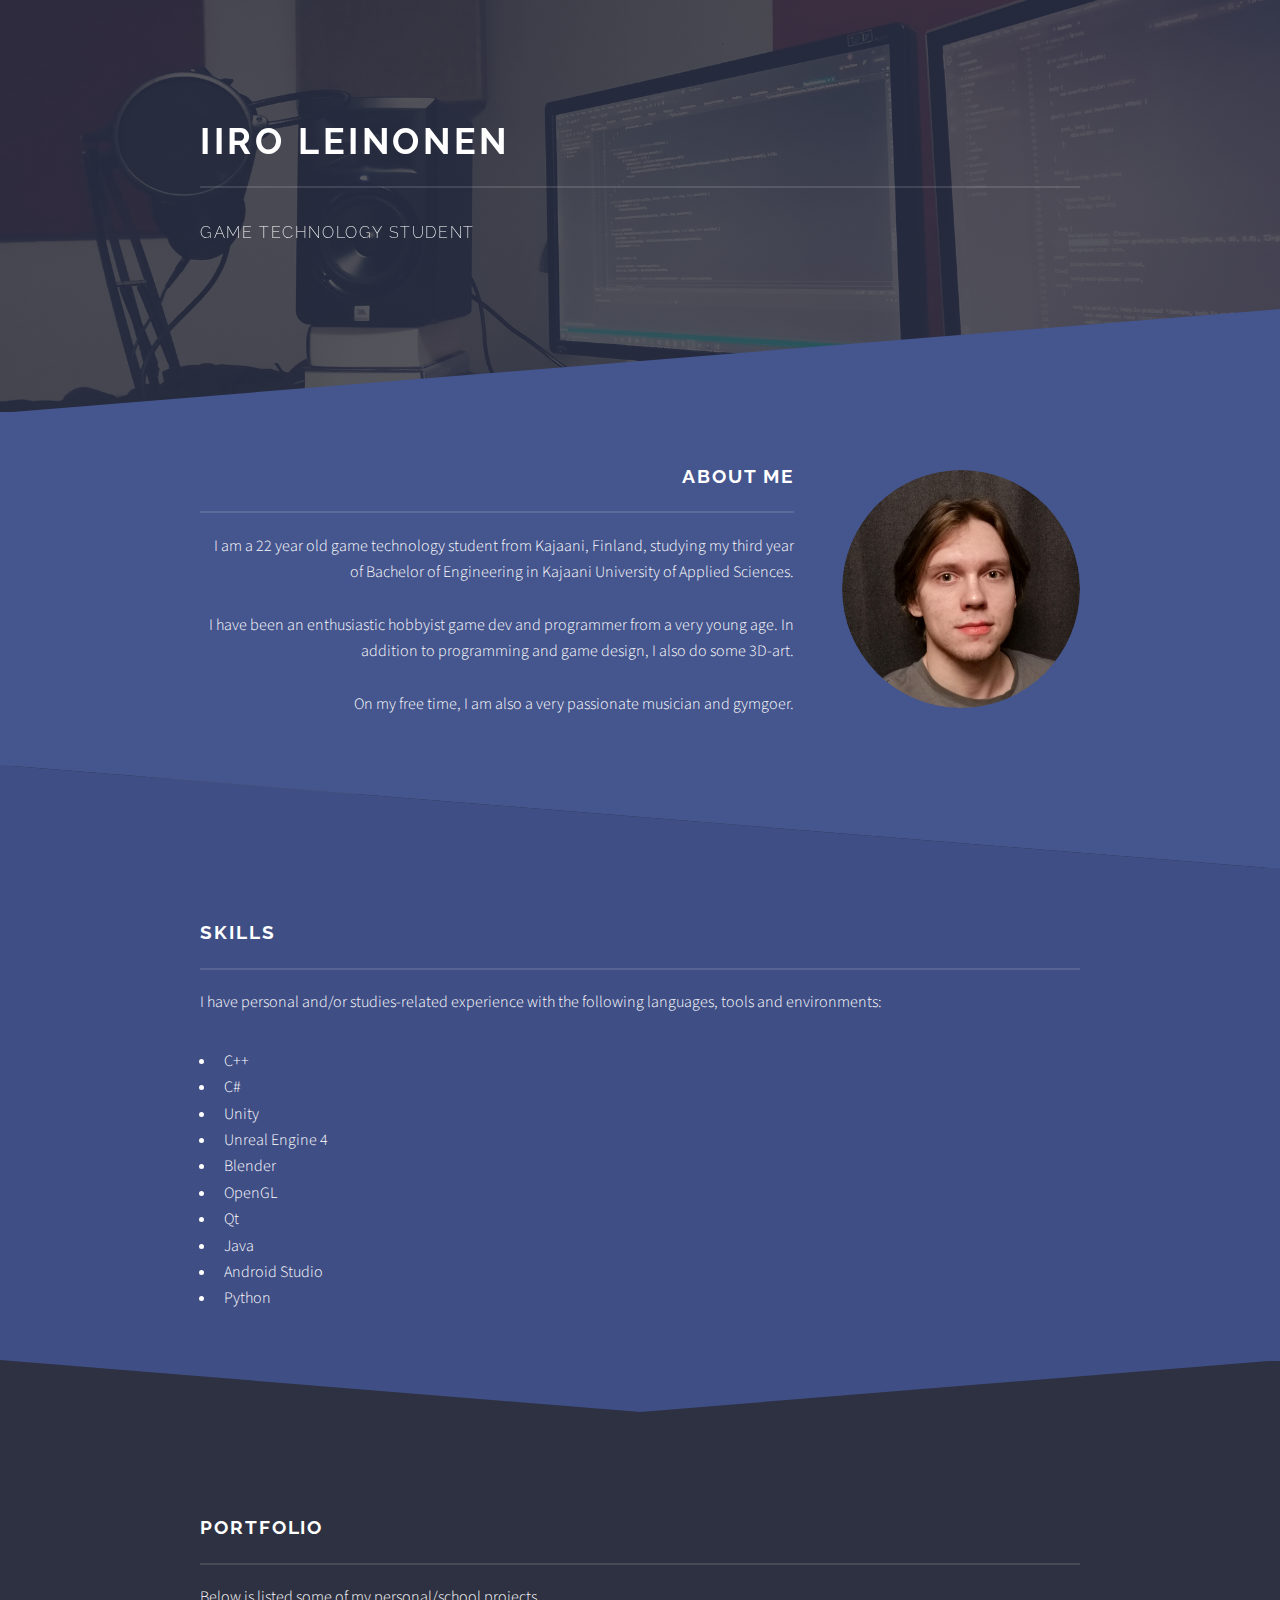
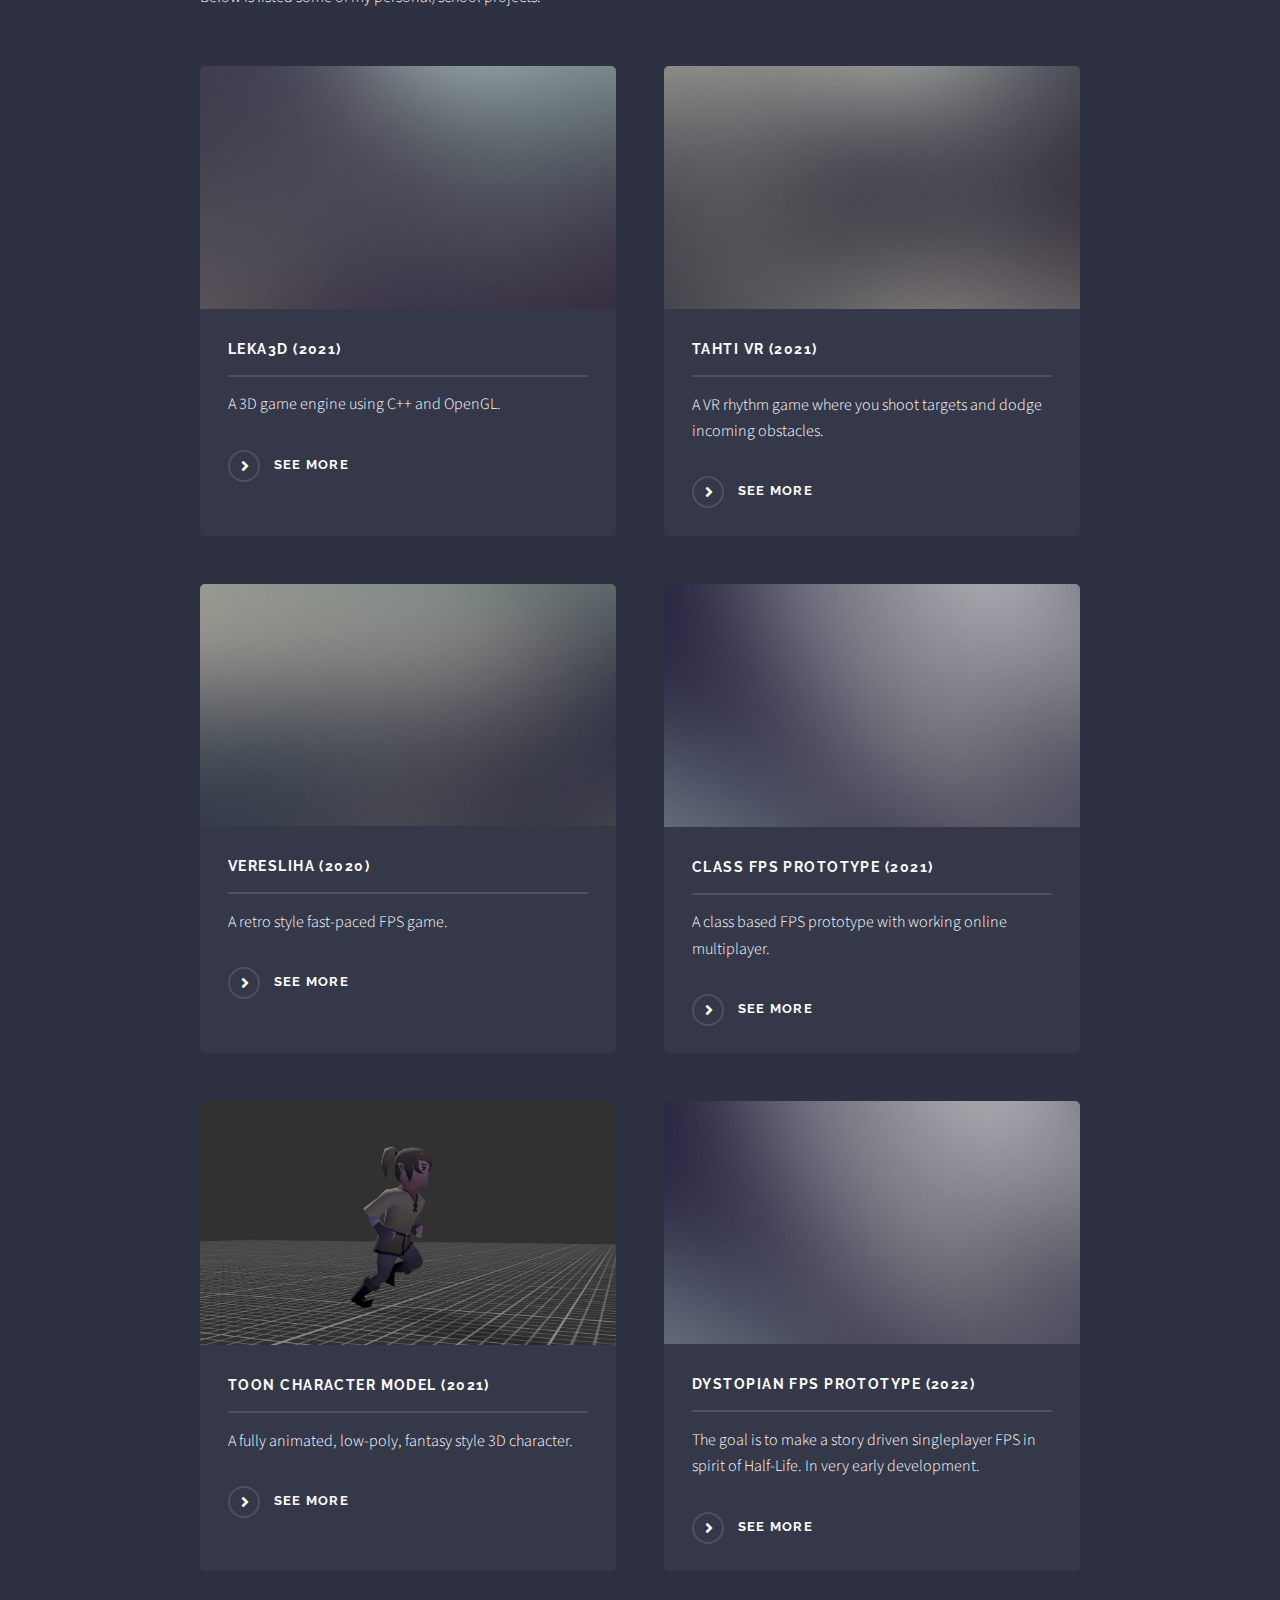
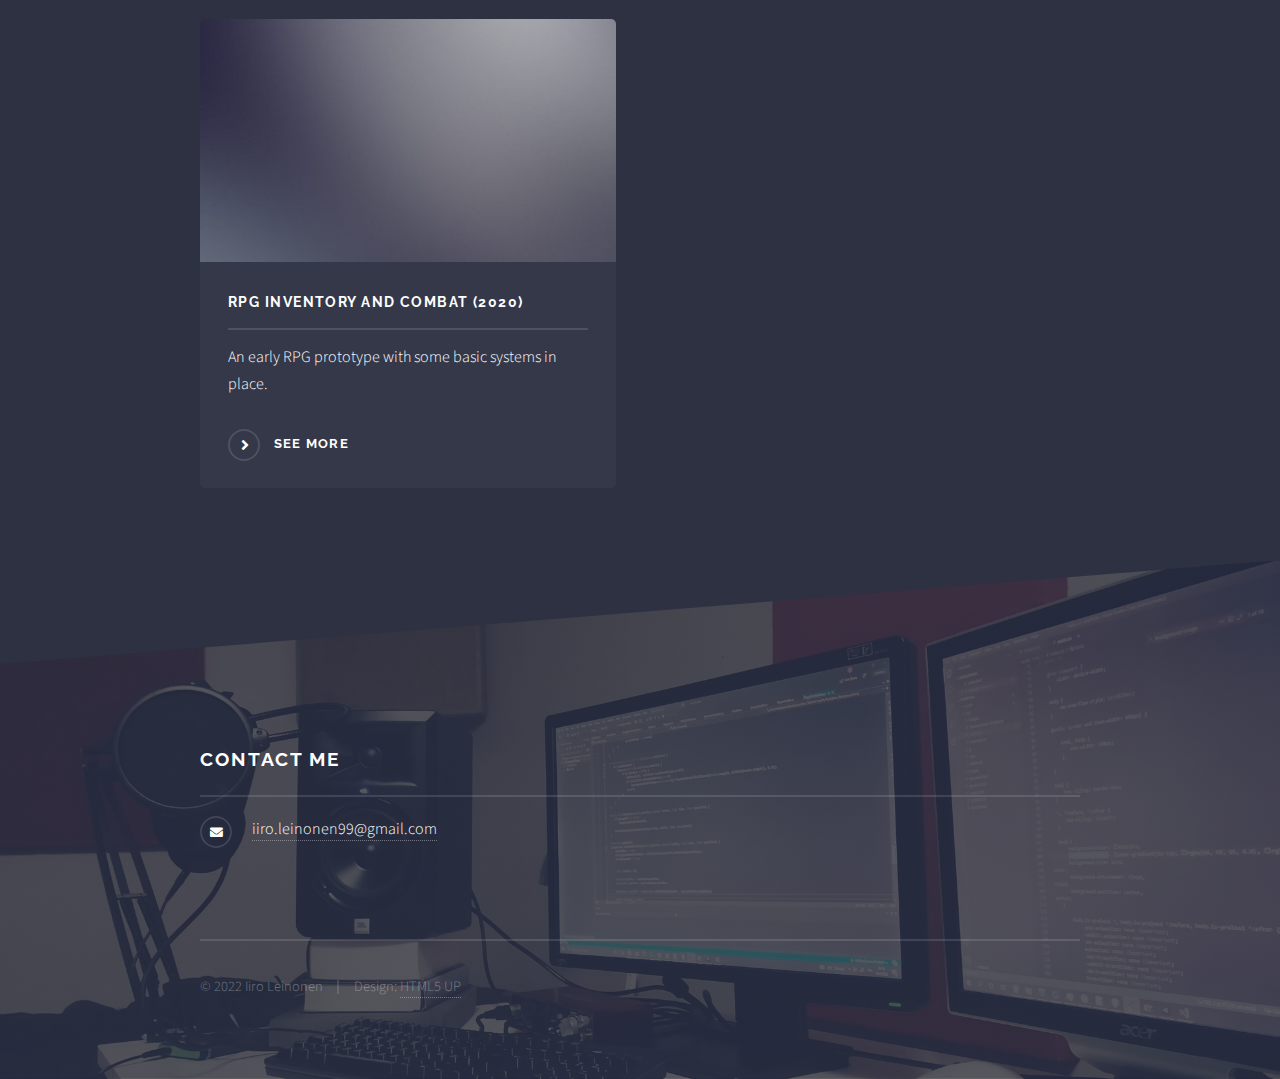
==== index.html @ b533807a "Add files" ====
<!DOCTYPE HTML>
<!--
	Solid State by HTML5 UP
	html5up.net | @ajlkn
	Free for personal and commercial use under the CCA 3.0 license (html5up.net/license)
-->
<html>
	<head>
		<title>Portfolio - Iiro Leinonen</title>
		<meta charset="utf-8" />
		<meta name="viewport" content="width=device-width, initial-scale=1, user-scalable=no" />
		<link rel="stylesheet" href="assets/css/main.css" />
		<noscript><link rel="stylesheet" href="assets/css/noscript.css" /></noscript>
	</head>
	<body class="is-preload">

		<!-- Page Wrapper -->
			<div id="page-wrapper">

				<!-- Header -->
					<header id="header" class="alt">
					</header>
				
				<!-- Banner -->
					<section id="banner">
						<div class="inner">
							<h2>Iiro Leinonen</h2>
							<p>Game technology student</p>
						</div>
					</section>

				<!-- Wrapper -->
					<section id="wrapper">

						<!-- One -->
							<section id="one" class="wrapper spotlight style2">
								<div class="inner">
									<a href="#" class="image"><img src="images/profile.jpg" alt="" /></a>
									<div class="content">
										<h2 class="major">About me</h2>
										<p>I am a 22 year old game technology student from Kajaani, Finland,
											studying my third year of Bachelor of Engineering in Kajaani University of Applied Sciences.<br><br>
											I have been an enthusiastic hobbyist game dev and programmer from a very young age.
											In addition to programming and game design, I also do some 3D-art.<br><br>

											On my free time, I am also a very passionate musician and gymgoer.
										</p>
									</div>
								</div>
							</section>

						<!-- Two -->
							<section id="two" class="wrapper alt spotlight style3">
								<div class="inner">
									<div class="content">
										<h2 class="major">Skills</h2>
										<p>I have personal and/or studies-related experience with the following languages, tools and environments:<br>
										<ul>
											<li>C++
											<li>C#
											<li>Unity
											<li>Unreal Engine 4
											<li>Blender
											<li>OpenGL
											<li>Qt
											<li>Java
											<li>Android Studio
											<li>Python
										</ul>
										</p>
									</div>
								</div>
							</section>

						<!-- Four -->
							<section id="three" class="wrapper alt style1">
								<div class="inner">
									<h2 class="major">Portfolio</h2>
									<p>Below is listed some of my personal/school projects.</p>
									<section class="features">
										<article>
											<a href="#" class="image"><img src="images/pic04.jpg" alt="" /></a>
											<h3 class="major">Leka3D (2021)</h3>
											<p>A 3D game engine using C++ and OpenGL.</p>
											<a href="#" class="special">See More</a>
										</article>
										<article>
											<a href="#" class="image"><img src="images/pic05.jpg" alt="" /></a>
											<h3 class="major">Tahti VR (2021)</h3>
											<p>A VR rhythm game where you shoot targets and dodge incoming obstacles.</p>
											<a href="#" class="special">See More</a>
										</article>
										<article>
											<a href="#" class="image"><img src="images/pic06.jpg" alt="" /></a>
											<h3 class="major">Veresliha (2020)</h3>
											<p>A retro style fast-paced FPS game.</p>
											<a href="#" class="special">See More</a>
										</article>
										<article>
											<a href="#" class="image"><img src="images/pic07.jpg" alt="" /></a>
											<h3 class="major">Class FPS prototype (2021)</h3>
											<p>A class based FPS prototype with working online multiplayer.</p>
											<a href="#" class="special">See More</a>
										</article>
										<article>
											<a href="#" class="image"><img src="images/toonchar_prev.gif" alt="" /></a>
											<h3 class="major">Toon Character Model (2021)</h3>
											<p>A fully animated, low-poly, fantasy style 3D character.</p>
											<a href="#" class="special">See More</a>
										</article>
										<article>
											<a href="#" class="image"><img src="images/pic07.jpg" alt="" /></a>
											<h3 class="major">Dystopian FPS prototype (2022)</h3>
											<p>The goal is to make a story driven singleplayer FPS in spirit of Half-Life. In very early development.</p>
											<a href="#" class="special">See More</a>
										</article>
										<article>
											<a href="#" class="image"><img src="images/pic07.jpg" alt="" /></a>
											<h3 class="major">RPG Inventory and Combat (2020)</h3>
											<p>An early RPG prototype with some basic systems in place.</p>
											<a href="#" class="special">See More</a>
										</article>
									</section>
								</div>
							</section>

					</section>

				<!-- Footer -->
					<section id="footer">
						<div class="inner">
							<h2 class="major">Contact me</h2>
							<ul class="contact">
								<li class="icon solid fa-envelope"><a href="#">iiro.leinonen99@gmail.com</a></li>
							</ul>
							<ul class="copyright">
								<li>&copy; 2022 Iiro Leinonen</li><li>Design: <a href="http://html5up.net">HTML5 UP</a></li>
							</ul>
						</div>
					</section>

			</div>

		<!-- Scripts -->
			<script src="assets/js/jquery.min.js"></script>
			<script src="assets/js/jquery.scrollex.min.js"></script>
			<script src="assets/js/browser.min.js"></script>
			<script src="assets/js/breakpoints.min.js"></script>
			<script src="assets/js/util.js"></script>
			<script src="assets/js/main.js"></script>

	</body>
</html>
---- assets/css/main.css ----
@import url(fontawesome-all.min.css);
@import url("https://fonts.googleapis.com/css?family=Raleway:200,700|Source+Sans+Pro:300,600,300italic,600italic");

/*
	Solid State by HTML5 UP
	html5up.net | @ajlkn
	Free for personal and commercial use under the CCA 3.0 license (html5up.net/license)
*/

html, body, div, span, applet, object,
iframe, h1, h2, h3, h4, h5, h6, p, blockquote,
pre, a, abbr, acronym, address, big, cite,
code, del, dfn, em, img, ins, kbd, q, s, samp,
small, strike, strong, sub, sup, tt, var, b,
u, i, center, dl, dt, dd, ol, ul, li, fieldset,
form, label, legend, table, caption, tbody,
tfoot, thead, tr, th, td, article, aside,
canvas, details, embed, figure, figcaption,
footer, header, hgroup, menu, nav, output, ruby,
section, summary, time, mark, audio, video {
	margin: 0;
	padding: 0;
	border: 0;
	font-size: 100%;
	font: inherit;
	vertical-align: baseline;}

article, aside, details, figcaption, figure,
footer, header, hgroup, menu, nav, section {
	display: block;}

body {
	line-height: 1;
}

ol, ul {
	list-style: none;
}

blockquote, q {
	quotes: none;
}

	blockquote:before, blockquote:after, q:before, q:after {
		content: '';
		content: none;
	}

table {
	border-collapse: collapse;
	border-spacing: 0;
}

body {
	-webkit-text-size-adjust: none;
}

mark {
	background-color: transparent;
	color: inherit;
}

input::-moz-focus-inner {
	border: 0;
	padding: 0;
}

input, select, textarea {
	-moz-appearance: none;
	-webkit-appearance: none;
	-ms-appearance: none;
	appearance: none;
}

/* Basic */

	@-ms-viewport {
		width: device-width;
	}

	body {
		-ms-overflow-style: scrollbar;
	}

	@media screen and (max-width: 480px) {

		html, body {
			min-width: 320px;
		}

	}

	html {
		box-sizing: border-box;
	}

	*, *:before, *:after {
		box-sizing: inherit;
	}

	body {
		background-color: #2e3141;
		background-image: linear-gradient(to top, rgba(46, 49, 65, 0.8), rgba(46, 49, 65, 0.8)), url("../../images/bg.jpg");
		background-size: auto,
 cover;
		background-attachment: fixed,
 fixed;
		background-position: center,
 center;
	}

		body.is-preload *, body.is-preload *:before, body.is-preload *:after {
			-moz-animation: none !important;
			-webkit-animation: none !important;
			-ms-animation: none !important;
			animation: none !important;
			-moz-transition: none !important;
			-webkit-transition: none !important;
			-ms-transition: none !important;
			transition: none !important;
		}

/* Type */

	body, input, select, textarea {
		color: #ffffff;
		font-family: "Source Sans Pro", Helvetica, sans-serif;
		font-size: 16.5pt;
		font-weight: 300;
		line-height: 1.65;
	}

		@media screen and (max-width: 1680px) {

			body, input, select, textarea {
				font-size: 13pt;
			}

		}

		@media screen and (max-width: 1280px) {

			body, input, select, textarea {
				font-size: 12pt;
			}

		}

		@media screen and (max-width: 980px) {

			body, input, select, textarea {
				font-size: 12pt;
			}

		}

		@media screen and (max-width: 736px) {

			body, input, select, textarea {
				font-size: 12pt;
			}

		}

		@media screen and (max-width: 480px) {

			body, input, select, textarea {
				font-size: 12pt;
			}

		}

	a {
		-moz-transition: color 0.2s ease-in-out, border-bottom-color 0.2s ease-in-out;
		-webkit-transition: color 0.2s ease-in-out, border-bottom-color 0.2s ease-in-out;
		-ms-transition: color 0.2s ease-in-out, border-bottom-color 0.2s ease-in-out;
		transition: color 0.2s ease-in-out, border-bottom-color 0.2s ease-in-out;
		border-bottom: dotted 1px rgba(255, 255, 255, 0.35);
		color: #ffffff;
		text-decoration: none;
	}

		a:hover {
			border-bottom-color: transparent;
			color: #ffffff !important;
		}

		a.special:not(.button) {
			text-decoration: none;
			border-bottom: 0;
			display: block;
			font-family: Raleway, Helvetica, sans-serif;
			font-size: 0.8em;
			font-weight: 700;
			letter-spacing: 0.1em;
			margin: 0 0 2em 0;
			text-transform: uppercase;
		}

			a.special:not(.button):before {
				-moz-osx-font-smoothing: grayscale;
				-webkit-font-smoothing: antialiased;
				display: inline-block;
				font-style: normal;
				font-variant: normal;
				text-rendering: auto;
				line-height: 1;
				text-transform: none !important;
				font-family: 'Font Awesome 5 Free';
				font-weight: 900;
			}

			a.special:not(.button):before {
				-moz-transition: background-color 0.2s ease-in-out;
				-webkit-transition: background-color 0.2s ease-in-out;
				-ms-transition: background-color 0.2s ease-in-out;
				transition: background-color 0.2s ease-in-out;
				border-radius: 100%;
				border: solid 2px rgba(255, 255, 255, 0.125);
				content: '\f105';
				display: inline-block;
				font-size: 1.25em;
				height: 2em;
				line-height: 1.75em;
				margin-right: 0.85em;
				text-align: center;
				text-indent: 0.15em;
				vertical-align: middle;
				width: 2em;
			}

			a.special:not(.button):hover:before {
				background-color: rgba(255, 255, 255, 0.025);
			}

			a.special:not(.button):active:before {
				background-color: rgba(255, 255, 255, 0.075);
			}

	strong, b {
		color: #ffffff;
		font-weight: 600;
	}

	em, i {
		font-style: italic;
	}

	p {
		margin: 0 0 2em 0;
	}

	h1, h2, h3, h4, h5, h6 {
		color: #ffffff;
		font-family: Raleway, Helvetica, sans-serif;
		font-weight: 700;
		letter-spacing: 0.1em;
		margin: 0 0 1em 0;
		text-transform: uppercase;
	}

		h1 a, h2 a, h3 a, h4 a, h5 a, h6 a {
			color: inherit;
			text-decoration: none;
			border-bottom: 0;
		}

		h1 span, h2 span, h3 span, h4 span, h5 span, h6 span {
			font-weight: 200;
		}

		h1.major, h2.major, h3.major, h4.major, h5.major, h6.major {
			padding-bottom: 1em;
			border-bottom: solid 2px rgba(255, 255, 255, 0.125);
		}

	h2 {
		font-size: 1.2em;
	}

	h3 {
		font-size: 0.9em;
	}

	h4 {
		font-size: 0.7em;
	}

	h5 {
		font-size: 0.7em;
	}

	h6 {
		font-size: 0.7em;
	}

	@media screen and (max-width: 736px) {

		h2 {
			font-size: 1em;
		}

		h3 {
			font-size: 0.8em;
		}

	}

	sub {
		font-size: 0.8em;
		position: relative;
		top: 0.5em;
	}

	sup {
		font-size: 0.8em;
		position: relative;
		top: -0.5em;
	}

	blockquote {
		border-left: solid 4px rgba(255, 255, 255, 0.125);
		font-style: italic;
		margin: 0 0 2em 0;
		padding: 0.5em 0 0.5em 2em;
	}

	code {
		background: rgba(255, 255, 255, 0.025);
		border-radius: 5px;
		border: solid 2px rgba(255, 255, 255, 0.125);
		font-family: "Courier New", monospace;
		font-size: 0.9em;
		margin: 0 0.25em;
		padding: 0.25em 0.65em;
	}

	pre {
		-webkit-overflow-scrolling: touch;
		font-family: "Courier New", monospace;
		font-size: 0.9em;
		margin: 0 0 2em 0;
	}

		pre code {
			display: block;
			line-height: 1.75em;
			padding: 1em 1.5em;
			overflow-x: auto;
		}

	hr {
		border: 0;
		border-bottom: solid 2px rgba(255, 255, 255, 0.125);
		margin: 2.5em 0;
	}

		hr.major {
			margin: 4em 0;
		}

	.align-left {
		text-align: left;
	}

	.align-center {
		text-align: center;
	}

	.align-right {
		text-align: right;
	}

/* Row */

	.row {
		display: flex;
		flex-wrap: wrap;
		box-sizing: border-box;
		align-items: stretch;
	}

		.row > * {
			box-sizing: border-box;
		}

		.row.gtr-uniform > * > :last-child {
			margin-bottom: 0;
		}

		.row.aln-left {
			justify-content: flex-start;
		}

		.row.aln-center {
			justify-content: center;
		}

		.row.aln-right {
			justify-content: flex-end;
		}

		.row.aln-top {
			align-items: flex-start;
		}

		.row.aln-middle {
			align-items: center;
		}

		.row.aln-bottom {
			align-items: flex-end;
		}

		.row > .imp {
			order: -1;
		}

		.row > .col-1 {
			width: 8.33333%;
		}

		.row > .off-1 {
			margin-left: 8.33333%;
		}

		.row > .col-2 {
			width: 16.66667%;
		}

		.row > .off-2 {
			margin-left: 16.66667%;
		}

		.row > .col-3 {
			width: 25%;
		}

		.row > .off-3 {
			margin-left: 25%;
		}

		.row > .col-4 {
			width: 33.33333%;
		}

		.row > .off-4 {
			margin-left: 33.33333%;
		}

		.row > .col-5 {
			width: 41.66667%;
		}

		.row > .off-5 {
			margin-left: 41.66667%;
		}

		.row > .col-6 {
			width: 50%;
		}

		.row > .off-6 {
			margin-left: 50%;
		}

		.row > .col-7 {
			width: 58.33333%;
		}

		.row > .off-7 {
			margin-left: 58.33333%;
		}

		.row > .col-8 {
			width: 66.66667%;
		}

		.row > .off-8 {
			margin-left: 66.66667%;
		}

		.row > .col-9 {
			width: 75%;
		}

		.row > .off-9 {
			margin-left: 75%;
		}

		.row > .col-10 {
			width: 83.33333%;
		}

		.row > .off-10 {
			margin-left: 83.33333%;
		}

		.row > .col-11 {
			width: 91.66667%;
		}

		.row > .off-11 {
			margin-left: 91.66667%;
		}

		.row > .col-12 {
			width: 100%;
		}

		.row > .off-12 {
			margin-left: 100%;
		}

		.row.gtr-0 {
			margin-top: 0;
			margin-left: 0em;
		}

			.row.gtr-0 > * {
				padding: 0 0 0 0em;
			}

			.row.gtr-0.gtr-uniform {
				margin-top: 0em;
			}

				.row.gtr-0.gtr-uniform > * {
					padding-top: 0em;
				}

		.row.gtr-25 {
			margin-top: 0;
			margin-left: -0.4375em;
		}

			.row.gtr-25 > * {
				padding: 0 0 0 0.4375em;
			}

			.row.gtr-25.gtr-uniform {
				margin-top: -0.4375em;
			}

				.row.gtr-25.gtr-uniform > * {
					padding-top: 0.4375em;
				}

		.row.gtr-50 {
			margin-top: 0;
			margin-left: -0.875em;
		}

			.row.gtr-50 > * {
				padding: 0 0 0 0.875em;
			}

			.row.gtr-50.gtr-uniform {
				margin-top: -0.875em;
			}

				.row.gtr-50.gtr-uniform > * {
					padding-top: 0.875em;
				}

		.row {
			margin-top: 0;
			margin-left: -1.75em;
		}

			.row > * {
				padding: 0 0 0 1.75em;
			}

			.row.gtr-uniform {
				margin-top: -1.75em;
			}

				.row.gtr-uniform > * {
					padding-top: 1.75em;
				}

		.row.gtr-150 {
			margin-top: 0;
			margin-left: -2.625em;
		}

			.row.gtr-150 > * {
				padding: 0 0 0 2.625em;
			}

			.row.gtr-150.gtr-uniform {
				margin-top: -2.625em;
			}

				.row.gtr-150.gtr-uniform > * {
					padding-top: 2.625em;
				}

		.row.gtr-200 {
			margin-top: 0;
			margin-left: -3.5em;
		}

			.row.gtr-200 > * {
				padding: 0 0 0 3.5em;
			}

			.row.gtr-200.gtr-uniform {
				margin-top: -3.5em;
			}

				.row.gtr-200.gtr-uniform > * {
					padding-top: 3.5em;
				}

		@media screen and (max-width: 1680px) {

			.row {
				display: flex;
				flex-wrap: wrap;
				box-sizing: border-box;
				align-items: stretch;
			}

				.row > * {
					box-sizing: border-box;
				}

				.row.gtr-uniform > * > :last-child {
					margin-bottom: 0;
				}

				.row.aln-left {
					justify-content: flex-start;
				}

				.row.aln-center {
					justify-content: center;
				}

				.row.aln-right {
					justify-content: flex-end;
				}

				.row.aln-top {
					align-items: flex-start;
				}

				.row.aln-middle {
					align-items: center;
				}

				.row.aln-bottom {
					align-items: flex-end;
				}

				.row > .imp-xlarge {
					order: -1;
				}

				.row > .col-1-xlarge {
					width: 8.33333%;
				}

				.row > .off-1-xlarge {
					margin-left: 8.33333%;
				}

				.row > .col-2-xlarge {
					width: 16.66667%;
				}

				.row > .off-2-xlarge {
					margin-left: 16.66667%;
				}

				.row > .col-3-xlarge {
					width: 25%;
				}

				.row > .off-3-xlarge {
					margin-left: 25%;
				}

				.row > .col-4-xlarge {
					width: 33.33333%;
				}

				.row > .off-4-xlarge {
					margin-left: 33.33333%;
				}

				.row > .col-5-xlarge {
					width: 41.66667%;
				}

				.row > .off-5-xlarge {
					margin-left: 41.66667%;
				}

				.row > .col-6-xlarge {
					width: 50%;
				}

				.row > .off-6-xlarge {
					margin-left: 50%;
				}

				.row > .col-7-xlarge {
					width: 58.33333%;
				}

				.row > .off-7-xlarge {
					margin-left: 58.33333%;
				}

				.row > .col-8-xlarge {
					width: 66.66667%;
				}

				.row > .off-8-xlarge {
					margin-left: 66.66667%;
				}

				.row > .col-9-xlarge {
					width: 75%;
				}

				.row > .off-9-xlarge {
					margin-left: 75%;
				}

				.row > .col-10-xlarge {
					width: 83.33333%;
				}

				.row > .off-10-xlarge {
					margin-left: 83.33333%;
				}

				.row > .col-11-xlarge {
					width: 91.66667%;
				}

				.row > .off-11-xlarge {
					margin-left: 91.66667%;
				}

				.row > .col-12-xlarge {
					width: 100%;
				}

				.row > .off-12-xlarge {
					margin-left: 100%;
				}

				.row.gtr-0 {
					margin-top: 0;
					margin-left: 0em;
				}

					.row.gtr-0 > * {
						padding: 0 0 0 0em;
					}

					.row.gtr-0.gtr-uniform {
						margin-top: 0em;
					}

						.row.gtr-0.gtr-uniform > * {
							padding-top: 0em;
						}

				.row.gtr-25 {
					margin-top: 0;
					margin-left: -0.4375em;
				}

					.row.gtr-25 > * {
						padding: 0 0 0 0.4375em;
					}

					.row.gtr-25.gtr-uniform {
						margin-top: -0.4375em;
					}

						.row.gtr-25.gtr-uniform > * {
							padding-top: 0.4375em;
						}

				.row.gtr-50 {
					margin-top: 0;
					margin-left: -0.875em;
				}

					.row.gtr-50 > * {
						padding: 0 0 0 0.875em;
					}

					.row.gtr-50.gtr-uniform {
						margin-top: -0.875em;
					}

						.row.gtr-50.gtr-uniform > * {
							padding-top: 0.875em;
						}

				.row {
					margin-top: 0;
					margin-left: -1.75em;
				}

					.row > * {
						padding: 0 0 0 1.75em;
					}

					.row.gtr-uniform {
						margin-top: -1.75em;
					}

						.row.gtr-uniform > * {
							padding-top: 1.75em;
						}

				.row.gtr-150 {
					margin-top: 0;
					margin-left: -2.625em;
				}

					.row.gtr-150 > * {
						padding: 0 0 0 2.625em;
					}

					.row.gtr-150.gtr-uniform {
						margin-top: -2.625em;
					}

						.row.gtr-150.gtr-uniform > * {
							padding-top: 2.625em;
						}

				.row.gtr-200 {
					margin-top: 0;
					margin-left: -3.5em;
				}

					.row.gtr-200 > * {
						padding: 0 0 0 3.5em;
					}

					.row.gtr-200.gtr-uniform {
						margin-top: -3.5em;
					}

						.row.gtr-200.gtr-uniform > * {
							padding-top: 3.5em;
						}

		}

		@media screen and (max-width: 1280px) {

			.row {
				display: flex;
				flex-wrap: wrap;
				box-sizing: border-box;
				align-items: stretch;
			}

				.row > * {
					box-sizing: border-box;
				}

				.row.gtr-uniform > * > :last-child {
					margin-bottom: 0;
				}

				.row.aln-left {
					justify-content: flex-start;
				}

				.row.aln-center {
					justify-content: center;
				}

				.row.aln-right {
					justify-content: flex-end;
				}

				.row.aln-top {
					align-items: flex-start;
				}

				.row.aln-middle {
					align-items: center;
				}

				.row.aln-bottom {
					align-items: flex-end;
				}

				.row > .imp-large {
					order: -1;
				}

				.row > .col-1-large {
					width: 8.33333%;
				}

				.row > .off-1-large {
					margin-left: 8.33333%;
				}

				.row > .col-2-large {
					width: 16.66667%;
				}

				.row > .off-2-large {
					margin-left: 16.66667%;
				}

				.row > .col-3-large {
					width: 25%;
				}

				.row > .off-3-large {
					margin-left: 25%;
				}

				.row > .col-4-large {
					width: 33.33333%;
				}

				.row > .off-4-large {
					margin-left: 33.33333%;
				}

				.row > .col-5-large {
					width: 41.66667%;
				}

				.row > .off-5-large {
					margin-left: 41.66667%;
				}

				.row > .col-6-large {
					width: 50%;
				}

				.row > .off-6-large {
					margin-left: 50%;
				}

				.row > .col-7-large {
					width: 58.33333%;
				}

				.row > .off-7-large {
					margin-left: 58.33333%;
				}

				.row > .col-8-large {
					width: 66.66667%;
				}

				.row > .off-8-large {
					margin-left: 66.66667%;
				}

				.row > .col-9-large {
					width: 75%;
				}

				.row > .off-9-large {
					margin-left: 75%;
				}

				.row > .col-10-large {
					width: 83.33333%;
				}

				.row > .off-10-large {
					margin-left: 83.33333%;
				}

				.row > .col-11-large {
					width: 91.66667%;
				}

				.row > .off-11-large {
					margin-left: 91.66667%;
				}

				.row > .col-12-large {
					width: 100%;
				}

				.row > .off-12-large {
					margin-left: 100%;
				}

				.row.gtr-0 {
					margin-top: 0;
					margin-left: 0em;
				}

					.row.gtr-0 > * {
						padding: 0 0 0 0em;
					}

					.row.gtr-0.gtr-uniform {
						margin-top: 0em;
					}

						.row.gtr-0.gtr-uniform > * {
							padding-top: 0em;
						}

				.row.gtr-25 {
					margin-top: 0;
					margin-left: -0.4375em;
				}

					.row.gtr-25 > * {
						padding: 0 0 0 0.4375em;
					}

					.row.gtr-25.gtr-uniform {
						margin-top: -0.4375em;
					}

						.row.gtr-25.gtr-uniform > * {
							padding-top: 0.4375em;
						}

				.row.gtr-50 {
					margin-top: 0;
					margin-left: -0.875em;
				}

					.row.gtr-50 > * {
						padding: 0 0 0 0.875em;
					}

					.row.gtr-50.gtr-uniform {
						margin-top: -0.875em;
					}

						.row.gtr-50.gtr-uniform > * {
							padding-top: 0.875em;
						}

				.row {
					margin-top: 0;
					margin-left: -1.75em;
				}

					.row > * {
						padding: 0 0 0 1.75em;
					}

					.row.gtr-uniform {
						margin-top: -1.75em;
					}

						.row.gtr-uniform > * {
							padding-top: 1.75em;
						}

				.row.gtr-150 {
					margin-top: 0;
					margin-left: -2.625em;
				}

					.row.gtr-150 > * {
						padding: 0 0 0 2.625em;
					}

					.row.gtr-150.gtr-uniform {
						margin-top: -2.625em;
					}

						.row.gtr-150.gtr-uniform > * {
							padding-top: 2.625em;
						}

				.row.gtr-200 {
					margin-top: 0;
					margin-left: -3.5em;
				}

					.row.gtr-200 > * {
						padding: 0 0 0 3.5em;
					}

					.row.gtr-200.gtr-uniform {
						margin-top: -3.5em;
					}

						.row.gtr-200.gtr-uniform > * {
							padding-top: 3.5em;
						}

		}

		@media screen and (max-width: 980px) {

			.row {
				display: flex;
				flex-wrap: wrap;
				box-sizing: border-box;
				align-items: stretch;
			}

				.row > * {
					box-sizing: border-box;
				}

				.row.gtr-uniform > * > :last-child {
					margin-bottom: 0;
				}

				.row.aln-left {
					justify-content: flex-start;
				}

				.row.aln-center {
					justify-content: center;
				}

				.row.aln-right {
					justify-content: flex-end;
				}

				.row.aln-top {
					align-items: flex-start;
				}

				.row.aln-middle {
					align-items: center;
				}

				.row.aln-bottom {
					align-items: flex-end;
				}

				.row > .imp-medium {
					order: -1;
				}

				.row > .col-1-medium {
					width: 8.33333%;
				}

				.row > .off-1-medium {
					margin-left: 8.33333%;
				}

				.row > .col-2-medium {
					width: 16.66667%;
				}

				.row > .off-2-medium {
					margin-left: 16.66667%;
				}

				.row > .col-3-medium {
					width: 25%;
				}

				.row > .off-3-medium {
					margin-left: 25%;
				}

				.row > .col-4-medium {
					width: 33.33333%;
				}

				.row > .off-4-medium {
					margin-left: 33.33333%;
				}

				.row > .col-5-medium {
					width: 41.66667%;
				}

				.row > .off-5-medium {
					margin-left: 41.66667%;
				}

				.row > .col-6-medium {
					width: 50%;
				}

				.row > .off-6-medium {
					margin-left: 50%;
				}

				.row > .col-7-medium {
					width: 58.33333%;
				}

				.row > .off-7-medium {
					margin-left: 58.33333%;
				}

				.row > .col-8-medium {
					width: 66.66667%;
				}

				.row > .off-8-medium {
					margin-left: 66.66667%;
				}

				.row > .col-9-medium {
					width: 75%;
				}

				.row > .off-9-medium {
					margin-left: 75%;
				}

				.row > .col-10-medium {
					width: 83.33333%;
				}

				.row > .off-10-medium {
					margin-left: 83.33333%;
				}

				.row > .col-11-medium {
					width: 91.66667%;
				}

				.row > .off-11-medium {
					margin-left: 91.66667%;
				}

				.row > .col-12-medium {
					width: 100%;
				}

				.row > .off-12-medium {
					margin-left: 100%;
				}

				.row.gtr-0 {
					margin-top: 0;
					margin-left: 0em;
				}

					.row.gtr-0 > * {
						padding: 0 0 0 0em;
					}

					.row.gtr-0.gtr-uniform {
						margin-top: 0em;
					}

						.row.gtr-0.gtr-uniform > * {
							padding-top: 0em;
						}

				.row.gtr-25 {
					margin-top: 0;
					margin-left: -0.4375em;
				}

					.row.gtr-25 > * {
						padding: 0 0 0 0.4375em;
					}

					.row.gtr-25.gtr-uniform {
						margin-top: -0.4375em;
					}

						.row.gtr-25.gtr-uniform > * {
							padding-top: 0.4375em;
						}

				.row.gtr-50 {
					margin-top: 0;
					margin-left: -0.875em;
				}

					.row.gtr-50 > * {
						padding: 0 0 0 0.875em;
					}

					.row.gtr-50.gtr-uniform {
						margin-top: -0.875em;
					}

						.row.gtr-50.gtr-uniform > * {
							padding-top: 0.875em;
						}

				.row {
					margin-top: 0;
					margin-left: -1.75em;
				}

					.row > * {
						padding: 0 0 0 1.75em;
					}

					.row.gtr-uniform {
						margin-top: -1.75em;
					}

						.row.gtr-uniform > * {
							padding-top: 1.75em;
						}

				.row.gtr-150 {
					margin-top: 0;
					margin-left: -2.625em;
				}

					.row.gtr-150 > * {
						padding: 0 0 0 2.625em;
					}

					.row.gtr-150.gtr-uniform {
						margin-top: -2.625em;
					}

						.row.gtr-150.gtr-uniform > * {
							padding-top: 2.625em;
						}

				.row.gtr-200 {
					margin-top: 0;
					margin-left: -3.5em;
				}

					.row.gtr-200 > * {
						padding: 0 0 0 3.5em;
					}

					.row.gtr-200.gtr-uniform {
						margin-top: -3.5em;
					}

						.row.gtr-200.gtr-uniform > * {
							padding-top: 3.5em;
						}

		}

		@media screen and (max-width: 736px) {

			.row {
				display: flex;
				flex-wrap: wrap;
				box-sizing: border-box;
				align-items: stretch;
			}

				.row > * {
					box-sizing: border-box;
				}

				.row.gtr-uniform > * > :last-child {
					margin-bottom: 0;
				}

				.row.aln-left {
					justify-content: flex-start;
				}

				.row.aln-center {
					justify-content: center;
				}

				.row.aln-right {
					justify-content: flex-end;
				}

				.row.aln-top {
					align-items: flex-start;
				}

				.row.aln-middle {
					align-items: center;
				}

				.row.aln-bottom {
					align-items: flex-end;
				}

				.row > .imp-small {
					order: -1;
				}

				.row > .col-1-small {
					width: 8.33333%;
				}

				.row > .off-1-small {
					margin-left: 8.33333%;
				}

				.row > .col-2-small {
					width: 16.66667%;
				}

				.row > .off-2-small {
					margin-left: 16.66667%;
				}

				.row > .col-3-small {
					width: 25%;
				}

				.row > .off-3-small {
					margin-left: 25%;
				}

				.row > .col-4-small {
					width: 33.33333%;
				}

				.row > .off-4-small {
					margin-left: 33.33333%;
				}

				.row > .col-5-small {
					width: 41.66667%;
				}

				.row > .off-5-small {
					margin-left: 41.66667%;
				}

				.row > .col-6-small {
					width: 50%;
				}

				.row > .off-6-small {
					margin-left: 50%;
				}

				.row > .col-7-small {
					width: 58.33333%;
				}

				.row > .off-7-small {
					margin-left: 58.33333%;
				}

				.row > .col-8-small {
					width: 66.66667%;
				}

				.row > .off-8-small {
					margin-left: 66.66667%;
				}

				.row > .col-9-small {
					width: 75%;
				}

				.row > .off-9-small {
					margin-left: 75%;
				}

				.row > .col-10-small {
					width: 83.33333%;
				}

				.row > .off-10-small {
					margin-left: 83.33333%;
				}

				.row > .col-11-small {
					width: 91.66667%;
				}

				.row > .off-11-small {
					margin-left: 91.66667%;
				}

				.row > .col-12-small {
					width: 100%;
				}

				.row > .off-12-small {
					margin-left: 100%;
				}

				.row.gtr-0 {
					margin-top: 0;
					margin-left: 0em;
				}

					.row.gtr-0 > * {
						padding: 0 0 0 0em;
					}

					.row.gtr-0.gtr-uniform {
						margin-top: 0em;
					}

						.row.gtr-0.gtr-uniform > * {
							padding-top: 0em;
						}

				.row.gtr-25 {
					margin-top: 0;
					margin-left: -0.3125em;
				}

					.row.gtr-25 > * {
						padding: 0 0 0 0.3125em;
					}

					.row.gtr-25.gtr-uniform {
						margin-top: -0.3125em;
					}

						.row.gtr-25.gtr-uniform > * {
							padding-top: 0.3125em;
						}

				.row.gtr-50 {
					margin-top: 0;
					margin-left: -0.625em;
				}

					.row.gtr-50 > * {
						padding: 0 0 0 0.625em;
					}

					.row.gtr-50.gtr-uniform {
						margin-top: -0.625em;
					}

						.row.gtr-50.gtr-uniform > * {
							padding-top: 0.625em;
						}

				.row {
					margin-top: 0;
					margin-left: -1.25em;
				}

					.row > * {
						padding: 0 0 0 1.25em;
					}

					.row.gtr-uniform {
						margin-top: -1.25em;
					}

						.row.gtr-uniform > * {
							padding-top: 1.25em;
						}

				.row.gtr-150 {
					margin-top: 0;
					margin-left: -1.875em;
				}

					.row.gtr-150 > * {
						padding: 0 0 0 1.875em;
					}

					.row.gtr-150.gtr-uniform {
						margin-top: -1.875em;
					}

						.row.gtr-150.gtr-uniform > * {
							padding-top: 1.875em;
						}

				.row.gtr-200 {
					margin-top: 0;
					margin-left: -2.5em;
				}

					.row.gtr-200 > * {
						padding: 0 0 0 2.5em;
					}

					.row.gtr-200.gtr-uniform {
						margin-top: -2.5em;
					}

						.row.gtr-200.gtr-uniform > * {
							padding-top: 2.5em;
						}

		}

		@media screen and (max-width: 480px) {

			.row {
				display: flex;
				flex-wrap: wrap;
				box-sizing: border-box;
				align-items: stretch;
			}

				.row > * {
					box-sizing: border-box;
				}

				.row.gtr-uniform > * > :last-child {
					margin-bottom: 0;
				}

				.row.aln-left {
					justify-content: flex-start;
				}

				.row.aln-center {
					justify-content: center;
				}

				.row.aln-right {
					justify-content: flex-end;
				}

				.row.aln-top {
					align-items: flex-start;
				}

				.row.aln-middle {
					align-items: center;
				}

				.row.aln-bottom {
					align-items: flex-end;
				}

				.row > .imp-xsmall {
					order: -1;
				}

				.row > .col-1-xsmall {
					width: 8.33333%;
				}

				.row > .off-1-xsmall {
					margin-left: 8.33333%;
				}

				.row > .col-2-xsmall {
					width: 16.66667%;
				}

				.row > .off-2-xsmall {
					margin-left: 16.66667%;
				}

				.row > .col-3-xsmall {
					width: 25%;
				}

				.row > .off-3-xsmall {
					margin-left: 25%;
				}

				.row > .col-4-xsmall {
					width: 33.33333%;
				}

				.row > .off-4-xsmall {
					margin-left: 33.33333%;
				}

				.row > .col-5-xsmall {
					width: 41.66667%;
				}

				.row > .off-5-xsmall {
					margin-left: 41.66667%;
				}

				.row > .col-6-xsmall {
					width: 50%;
				}

				.row > .off-6-xsmall {
					margin-left: 50%;
				}

				.row > .col-7-xsmall {
					width: 58.33333%;
				}

				.row > .off-7-xsmall {
					margin-left: 58.33333%;
				}

				.row > .col-8-xsmall {
					width: 66.66667%;
				}

				.row > .off-8-xsmall {
					margin-left: 66.66667%;
				}

				.row > .col-9-xsmall {
					width: 75%;
				}

				.row > .off-9-xsmall {
					margin-left: 75%;
				}

				.row > .col-10-xsmall {
					width: 83.33333%;
				}

				.row > .off-10-xsmall {
					margin-left: 83.33333%;
				}

				.row > .col-11-xsmall {
					width: 91.66667%;
				}

				.row > .off-11-xsmall {
					margin-left: 91.66667%;
				}

				.row > .col-12-xsmall {
					width: 100%;
				}

				.row > .off-12-xsmall {
					margin-left: 100%;
				}

				.row.gtr-0 {
					margin-top: 0;
					margin-left: 0em;
				}

					.row.gtr-0 > * {
						padding: 0 0 0 0em;
					}

					.row.gtr-0.gtr-uniform {
						margin-top: 0em;
					}

						.row.gtr-0.gtr-uniform > * {
							padding-top: 0em;
						}

				.row.gtr-25 {
					margin-top: 0;
					margin-left: -0.3125em;
				}

					.row.gtr-25 > * {
						padding: 0 0 0 0.3125em;
					}

					.row.gtr-25.gtr-uniform {
						margin-top: -0.3125em;
					}

						.row.gtr-25.gtr-uniform > * {
							padding-top: 0.3125em;
						}

				.row.gtr-50 {
					margin-top: 0;
					margin-left: -0.625em;
				}

					.row.gtr-50 > * {
						padding: 0 0 0 0.625em;
					}

					.row.gtr-50.gtr-uniform {
						margin-top: -0.625em;
					}

						.row.gtr-50.gtr-uniform > * {
							padding-top: 0.625em;
						}

				.row {
					margin-top: 0;
					margin-left: -1.25em;
				}

					.row > * {
						padding: 0 0 0 1.25em;
					}

					.row.gtr-uniform {
						margin-top: -1.25em;
					}

						.row.gtr-uniform > * {
							padding-top: 1.25em;
						}

				.row.gtr-150 {
					margin-top: 0;
					margin-left: -1.875em;
				}

					.row.gtr-150 > * {
						padding: 0 0 0 1.875em;
					}

					.row.gtr-150.gtr-uniform {
						margin-top: -1.875em;
					}

						.row.gtr-150.gtr-uniform > * {
							padding-top: 1.875em;
						}

				.row.gtr-200 {
					margin-top: 0;
					margin-left: -2.5em;
				}

					.row.gtr-200 > * {
						padding: 0 0 0 2.5em;
					}

					.row.gtr-200.gtr-uniform {
						margin-top: -2.5em;
					}

						.row.gtr-200.gtr-uniform > * {
							padding-top: 2.5em;
						}

		}

		@media screen and (max-width: 360px) {

			.row {
				display: flex;
				flex-wrap: wrap;
				box-sizing: border-box;
				align-items: stretch;
			}

				.row > * {
					box-sizing: border-box;
				}

				.row.gtr-uniform > * > :last-child {
					margin-bottom: 0;
				}

				.row.aln-left {
					justify-content: flex-start;
				}

				.row.aln-center {
					justify-content: center;
				}

				.row.aln-right {
					justify-content: flex-end;
				}

				.row.aln-top {
					align-items: flex-start;
				}

				.row.aln-middle {
					align-items: center;
				}

				.row.aln-bottom {
					align-items: flex-end;
				}

				.row > .imp-xxsmall {
					order: -1;
				}

				.row > .col-1-xxsmall {
					width: 8.33333%;
				}

				.row > .off-1-xxsmall {
					margin-left: 8.33333%;
				}

				.row > .col-2-xxsmall {
					width: 16.66667%;
				}

				.row > .off-2-xxsmall {
					margin-left: 16.66667%;
				}

				.row > .col-3-xxsmall {
					width: 25%;
				}

				.row > .off-3-xxsmall {
					margin-left: 25%;
				}

				.row > .col-4-xxsmall {
					width: 33.33333%;
				}

				.row > .off-4-xxsmall {
					margin-left: 33.33333%;
				}

				.row > .col-5-xxsmall {
					width: 41.66667%;
				}

				.row > .off-5-xxsmall {
					margin-left: 41.66667%;
				}

				.row > .col-6-xxsmall {
					width: 50%;
				}

				.row > .off-6-xxsmall {
					margin-left: 50%;
				}

				.row > .col-7-xxsmall {
					width: 58.33333%;
				}

				.row > .off-7-xxsmall {
					margin-left: 58.33333%;
				}

				.row > .col-8-xxsmall {
					width: 66.66667%;
				}

				.row > .off-8-xxsmall {
					margin-left: 66.66667%;
				}

				.row > .col-9-xxsmall {
					width: 75%;
				}

				.row > .off-9-xxsmall {
					margin-left: 75%;
				}

				.row > .col-10-xxsmall {
					width: 83.33333%;
				}

				.row > .off-10-xxsmall {
					margin-left: 83.33333%;
				}

				.row > .col-11-xxsmall {
					width: 91.66667%;
				}

				.row > .off-11-xxsmall {
					margin-left: 91.66667%;
				}

				.row > .col-12-xxsmall {
					width: 100%;
				}

				.row > .off-12-xxsmall {
					margin-left: 100%;
				}

				.row.gtr-0 {
					margin-top: 0;
					margin-left: 0em;
				}

					.row.gtr-0 > * {
						padding: 0 0 0 0em;
					}

					.row.gtr-0.gtr-uniform {
						margin-top: 0em;
					}

						.row.gtr-0.gtr-uniform > * {
							padding-top: 0em;
						}

				.row.gtr-25 {
					margin-top: 0;
					margin-left: -0.3125em;
				}

					.row.gtr-25 > * {
						padding: 0 0 0 0.3125em;
					}

					.row.gtr-25.gtr-uniform {
						margin-top: -0.3125em;
					}

						.row.gtr-25.gtr-uniform > * {
							padding-top: 0.3125em;
						}

				.row.gtr-50 {
					margin-top: 0;
					margin-left: -0.625em;
				}

					.row.gtr-50 > * {
						padding: 0 0 0 0.625em;
					}

					.row.gtr-50.gtr-uniform {
						margin-top: -0.625em;
					}

						.row.gtr-50.gtr-uniform > * {
							padding-top: 0.625em;
						}

				.row {
					margin-top: 0;
					margin-left: -1.25em;
				}

					.row > * {
						padding: 0 0 0 1.25em;
					}

					.row.gtr-uniform {
						margin-top: -1.25em;
					}

						.row.gtr-uniform > * {
							padding-top: 1.25em;
						}

				.row.gtr-150 {
					margin-top: 0;
					margin-left: -1.875em;
				}

					.row.gtr-150 > * {
						padding: 0 0 0 1.875em;
					}

					.row.gtr-150.gtr-uniform {
						margin-top: -1.875em;
					}

						.row.gtr-150.gtr-uniform > * {
							padding-top: 1.875em;
						}

				.row.gtr-200 {
					margin-top: 0;
					margin-left: -2.5em;
				}

					.row.gtr-200 > * {
						padding: 0 0 0 2.5em;
					}

					.row.gtr-200.gtr-uniform {
						margin-top: -2.5em;
					}

						.row.gtr-200.gtr-uniform > * {
							padding-top: 2.5em;
						}

		}

/* Section/Article */

	section.special, article.special {
		text-align: center;
	}

/* Form */

	form {
		margin: 0 0 2em 0;
	}

		form > :last-child {
			margin-bottom: 0;
		}

		form > .fields {
			display: -moz-flex;
			display: -webkit-flex;
			display: -ms-flex;
			display: flex;
			-moz-flex-wrap: wrap;
			-webkit-flex-wrap: wrap;
			-ms-flex-wrap: wrap;
			flex-wrap: wrap;
			width: calc(100% + 3em);
			margin: -1.5em 0 2em -1.5em;
		}

			form > .fields > .field {
				-moz-flex-grow: 0;
				-webkit-flex-grow: 0;
				-ms-flex-grow: 0;
				flex-grow: 0;
				-moz-flex-shrink: 0;
				-webkit-flex-shrink: 0;
				-ms-flex-shrink: 0;
				flex-shrink: 0;
				padding: 1.5em 0 0 1.5em;
				width: calc(100% - 1.5em);
			}

				form > .fields > .field.half {
					width: calc(50% - 0.75em);
				}

				form > .fields > .field.third {
					width: calc(100%/3 - 0.5em);
				}

				form > .fields > .field.quarter {
					width: calc(25% - 0.375em);
				}

		@media screen and (max-width: 480px) {

			form > .fields {
				width: calc(100% + 3em);
				margin: -1.5em 0 2em -1.5em;
			}

				form > .fields > .field {
					padding: 1.5em 0 0 1.5em;
					width: calc(100% - 1.5em);
				}

					form > .fields > .field.half {
						width: calc(100% - 1.5em);
					}

					form > .fields > .field.third {
						width: calc(100% - 1.5em);
					}

					form > .fields > .field.quarter {
						width: calc(100% - 1.5em);
					}

		}

	label {
		color: #ffffff;
		display: block;
		font-family: Raleway, Helvetica, sans-serif;
		font-size: 0.8em;
		font-weight: 700;
		letter-spacing: 0.1em;
		margin: 0 0 0.7em 0;
		text-transform: uppercase;
	}

	input[type="text"],
	input[type="password"],
	input[type="email"],
	input[type="tel"],
	select,
	textarea {
		-moz-appearance: none;
		-webkit-appearance: none;
		-ms-appearance: none;
		appearance: none;
		background: rgba(255, 255, 255, 0.025);
		border-radius: 5px;
		border: none;
		border: solid 2px rgba(255, 255, 255, 0.125);
		color: inherit;
		display: block;
		outline: 0;
		padding: 0 1em;
		text-decoration: none;
		width: 100%;
	}

		input[type="text"]:invalid,
		input[type="password"]:invalid,
		input[type="email"]:invalid,
		input[type="tel"]:invalid,
		select:invalid,
		textarea:invalid {
			box-shadow: none;
		}

		input[type="text"]:focus,
		input[type="password"]:focus,
		input[type="email"]:focus,
		input[type="tel"]:focus,
		select:focus,
		textarea:focus {
			border-color: #5b6ba6;
		}

	select {
		background-image: url("data:image/svg+xml;charset=utf8,%3Csvg xmlns='http://www.w3.org/2000/svg' width='40' height='40' preserveAspectRatio='none' viewBox='0 0 40 40'%3E%3Cpath d='M9.4,12.3l10.4,10.4l10.4-10.4c0.2-0.2,0.5-0.4,0.9-0.4c0.3,0,0.6,0.1,0.9,0.4l3.3,3.3c0.2,0.2,0.4,0.5,0.4,0.9 c0,0.4-0.1,0.6-0.4,0.9L20.7,31.9c-0.2,0.2-0.5,0.4-0.9,0.4c-0.3,0-0.6-0.1-0.9-0.4L4.3,17.3c-0.2-0.2-0.4-0.5-0.4-0.9 c0-0.4,0.1-0.6,0.4-0.9l3.3-3.3c0.2-0.2,0.5-0.4,0.9-0.4S9.1,12.1,9.4,12.3z' fill='rgba(255, 255, 255, 0.125)' /%3E%3C/svg%3E");
		background-size: 1.25rem;
		background-repeat: no-repeat;
		background-position: calc(100% - 1rem) center;
		height: 2.75em;
		padding-right: 2.75em;
		text-overflow: ellipsis;
	}

		select option {
			color: #ffffff;
			background: #2e3141;
		}

		select:focus::-ms-value {
			background-color: transparent;
		}

		select::-ms-expand {
			display: none;
		}

	input[type="text"],
	input[type="password"],
	input[type="email"],
	select {
		height: 2.75em;
	}

	textarea {
		padding: 0.75em 1em;
	}

	input[type="checkbox"],
	input[type="radio"] {
		-moz-appearance: none;
		-webkit-appearance: none;
		-ms-appearance: none;
		appearance: none;
		display: block;
		float: left;
		margin-right: -2em;
		opacity: 0;
		width: 1em;
		z-index: -1;
	}

		input[type="checkbox"] + label,
		input[type="radio"] + label {
			text-decoration: none;
			color: #ffffff;
			cursor: pointer;
			display: inline-block;
			font-size: 1em;
			font-family: "Source Sans Pro", Helvetica, sans-serif;
			text-transform: none;
			letter-spacing: 0;
			font-weight: 300;
			padding-left: 2.4em;
			padding-right: 0.75em;
			position: relative;
		}

			input[type="checkbox"] + label:before,
			input[type="radio"] + label:before {
				-moz-osx-font-smoothing: grayscale;
				-webkit-font-smoothing: antialiased;
				display: inline-block;
				font-style: normal;
				font-variant: normal;
				text-rendering: auto;
				line-height: 1;
				text-transform: none !important;
				font-family: 'Font Awesome 5 Free';
				font-weight: 900;
			}

			input[type="checkbox"] + label:before,
			input[type="radio"] + label:before {
				background: rgba(255, 255, 255, 0.025);
				border-radius: 5px;
				border: solid 2px rgba(255, 255, 255, 0.125);
				content: '';
				display: inline-block;
				font-size: 0.8em;
				height: 2.0625em;
				left: 0;
				line-height: 2.0625em;
				position: absolute;
				text-align: center;
				top: 0;
				width: 2.0625em;
			}

		input[type="checkbox"]:checked + label:before,
		input[type="radio"]:checked + label:before {
			background: #ffffff;
			border-color: #ffffff;
			content: '\f00c';
			color: #2e3141;
		}

		input[type="checkbox"]:focus + label:before,
		input[type="radio"]:focus + label:before {
			border-color: #4c5c96;
		}

	input[type="checkbox"] + label:before {
		border-radius: 5px;
	}

	input[type="radio"] + label:before {
		border-radius: 100%;
	}

	::-webkit-input-placeholder {
		color: rgba(255, 255, 255, 0.35) !important;
		opacity: 1.0;
	}

	:-moz-placeholder {
		color: rgba(255, 255, 255, 0.35) !important;
		opacity: 1.0;
	}

	::-moz-placeholder {
		color: rgba(255, 255, 255, 0.35) !important;
		opacity: 1.0;
	}

	:-ms-input-placeholder {
		color: rgba(255, 255, 255, 0.35) !important;
		opacity: 1.0;
	}

/* Box */

	.box {
		border-radius: 5px;
		border: solid 2px rgba(255, 255, 255, 0.125);
		margin-bottom: 2em;
		padding: 1.5em;
	}

		.box > :last-child,
		.box > :last-child > :last-child,
		.box > :last-child > :last-child > :last-child {
			margin-bottom: 0;
		}

		.box.alt {
			border: 0;
			border-radius: 0;
			padding: 0;
		}

/* Icon */

	.icon {
		text-decoration: none;
		border-bottom: none;
		position: relative;
	}

		.icon:before {
			-moz-osx-font-smoothing: grayscale;
			-webkit-font-smoothing: antialiased;
			display: inline-block;
			font-style: normal;
			font-variant: normal;
			text-rendering: auto;
			line-height: 1;
			text-transform: none !important;
			font-family: 'Font Awesome 5 Free';
			font-weight: 400;
		}

		.icon > .label {
			display: none;
		}

		.icon:before {
			line-height: inherit;
		}

		.icon.solid:before {
			font-weight: 900;
		}

		.icon.brands:before {
			font-family: 'Font Awesome 5 Brands';
		}

/* Image */

	.image {
		border-radius: 5px;
		border: 0;
		display: inline-block;
		position: relative;
	}

		.image img {
			border-radius: 5px;
			display: block;
		}

		.image.left, .image.right {
			max-width: 40%;
		}

			.image.left img, .image.right img {
				width: 100%;
			}

		.image.left {
			float: left;
			padding: 0 1.5em 1em 0;
			top: 0.25em;
		}

		.image.right {
			float: right;
			padding: 0 0 1em 1.5em;
			top: 0.25em;
		}

		.image.fit {
			display: block;
			margin: 0 0 2em 0;
			width: 100%;
		}

			.image.fit img {
				width: 100%;
			}

		.image.main {
			display: block;
			margin: 0 0 3em 0;
			width: 100%;
		}

			.image.main img {
				width: 100%;
			}

/* List */

	ol {
		list-style: decimal;
		margin: 0 0 2em 0;
		padding-left: 1.25em;
	}

		ol li {
			padding-left: 0.25em;
		}

	ul {
		list-style: disc;
		margin: 0 0 2em 0;
		padding-left: 1em;
	}

		ul li {
			padding-left: 0.5em;
		}

		ul.alt {
			list-style: none;
			padding-left: 0;
		}

			ul.alt li {
				border-top: solid 1px rgba(255, 255, 255, 0.125);
				padding: 0.5em 0;
			}

				ul.alt li:first-child {
					border-top: 0;
					padding-top: 0;
				}

	dl {
		margin: 0 0 2em 0;
	}

		dl dt {
			display: block;
			font-weight: 600;
			margin: 0 0 1em 0;
		}

		dl dd {
			margin-left: 2em;
		}

/* Actions */

	ul.actions {
		display: -moz-flex;
		display: -webkit-flex;
		display: -ms-flex;
		display: flex;
		cursor: default;
		list-style: none;
		margin-left: -1em;
		padding-left: 0;
	}

		ul.actions li {
			padding: 0 0 0 1em;
			vertical-align: middle;
		}

		ul.actions.special {
			-moz-justify-content: center;
			-webkit-justify-content: center;
			-ms-justify-content: center;
			justify-content: center;
			width: 100%;
			margin-left: 0;
		}

			ul.actions.special li:first-child {
				padding-left: 0;
			}

		ul.actions.stacked {
			-moz-flex-direction: column;
			-webkit-flex-direction: column;
			-ms-flex-direction: column;
			flex-direction: column;
			margin-left: 0;
		}

			ul.actions.stacked li {
				padding: 1.3em 0 0 0;
			}

				ul.actions.stacked li:first-child {
					padding-top: 0;
				}

		ul.actions.fit {
			width: calc(100% + 1em);
		}

			ul.actions.fit li {
				-moz-flex-grow: 1;
				-webkit-flex-grow: 1;
				-ms-flex-grow: 1;
				flex-grow: 1;
				-moz-flex-shrink: 1;
				-webkit-flex-shrink: 1;
				-ms-flex-shrink: 1;
				flex-shrink: 1;
				width: 100%;
			}

				ul.actions.fit li > * {
					width: 100%;
				}

			ul.actions.fit.stacked {
				width: 100%;
			}

		@media screen and (max-width: 480px) {

			ul.actions:not(.fixed) {
				-moz-flex-direction: column;
				-webkit-flex-direction: column;
				-ms-flex-direction: column;
				flex-direction: column;
				margin-left: 0;
				width: 100% !important;
			}

				ul.actions:not(.fixed) li {
					-moz-flex-grow: 1;
					-webkit-flex-grow: 1;
					-ms-flex-grow: 1;
					flex-grow: 1;
					-moz-flex-shrink: 1;
					-webkit-flex-shrink: 1;
					-ms-flex-shrink: 1;
					flex-shrink: 1;
					padding: 1em 0 0 0;
					text-align: center;
					width: 100%;
				}

					ul.actions:not(.fixed) li > * {
						width: 100%;
					}

					ul.actions:not(.fixed) li:first-child {
						padding-top: 0;
					}

					ul.actions:not(.fixed) li input[type="submit"],
					ul.actions:not(.fixed) li input[type="reset"],
					ul.actions:not(.fixed) li input[type="button"],
					ul.actions:not(.fixed) li button,
					ul.actions:not(.fixed) li .button {
						width: 100%;
					}

						ul.actions:not(.fixed) li input[type="submit"].icon:before,
						ul.actions:not(.fixed) li input[type="reset"].icon:before,
						ul.actions:not(.fixed) li input[type="button"].icon:before,
						ul.actions:not(.fixed) li button.icon:before,
						ul.actions:not(.fixed) li .button.icon:before {
							margin-left: -0.5rem;
						}

		}

/* Icons */

	ul.icons {
		cursor: default;
		list-style: none;
		padding-left: 0;
	}

		ul.icons li {
			display: inline-block;
			padding: 0 1em 0 0;
		}

			ul.icons li:last-child {
				padding-right: 0;
			}

			ul.icons li .icon:before {
				font-size: 1.25em;
			}

/* Contact */

	ul.contact {
		list-style: none;
		padding: 0;
	}

		ul.contact li {
			text-decoration: none;
			margin: 2.5em 0 0 0;
			padding: 0 0 0 3.25em;
			position: relative;
		}

			ul.contact li:before {
				-moz-osx-font-smoothing: grayscale;
				-webkit-font-smoothing: antialiased;
				display: inline-block;
				font-style: normal;
				font-variant: normal;
				text-rendering: auto;
				line-height: 1;
				text-transform: none !important;
				font-family: 'Font Awesome 5 Free';
				font-weight: 400;
			}

			ul.contact li:before {
				border-radius: 100%;
				border: solid 2px rgba(255, 255, 255, 0.125);
				display: inline-block;
				font-size: 0.8em;
				height: 2.5em;
				left: 0;
				line-height: 2.35em;
				position: absolute;
				text-align: center;
				top: 0;
				width: 2.5em;
			}

			ul.contact li:first-child {
				margin-top: 0;
			}

		@media screen and (max-width: 736px) {

			ul.contact li {
				margin: 1.5em 0 0 0;
			}

		}

/* Pagination */

	ul.pagination {
		cursor: default;
		list-style: none;
		padding-left: 0;
	}

		ul.pagination li {
			display: inline-block;
			padding-left: 0;
			vertical-align: middle;
		}

			ul.pagination li > .page {
				-moz-transition: background-color 0.2s ease-in-out, color 0.2s ease-in-out;
				-webkit-transition: background-color 0.2s ease-in-out, color 0.2s ease-in-out;
				-ms-transition: background-color 0.2s ease-in-out, color 0.2s ease-in-out;
				transition: background-color 0.2s ease-in-out, color 0.2s ease-in-out;
				border-bottom: 0;
				border-radius: 5px;
				display: inline-block;
				height: 1.5em;
				line-height: 1.5em;
				margin: 0 0.125em;
				min-width: 1.5em;
				padding: 0 0.5em;
				text-align: center;
			}

				ul.pagination li > .page:hover {
					background-color: rgba(255, 255, 255, 0.025);
				}

				ul.pagination li > .page.active {
					background-color: #4c5c96;
				}

			ul.pagination li:first-child {
				padding-right: 0.75em;
			}

			ul.pagination li:last-child {
				padding-left: 0.75em;
			}

		@media screen and (max-width: 480px) {

			ul.pagination li:nth-child(n+2):nth-last-child(n+2) {
				display: none;
			}

			ul.pagination li .button {
				width: 100%;
			}

			ul.pagination li:first-child {
				width: calc(50% - 2px);
				text-align: left;
				padding-right: 0.325em;
			}

			ul.pagination li:last-child {
				width: calc(50% - 2px);
				text-align: right;
				padding-left: 0.325em;
			}

		}

/* Table */

	.table-wrapper {
		-webkit-overflow-scrolling: touch;
		overflow-x: auto;
	}

	table {
		margin: 0 0 2em 0;
		width: 100%;
	}

		table tbody tr {
			border: solid 1px rgba(255, 255, 255, 0.125);
			border-left: 0;
			border-right: 0;
		}

			table tbody tr:nth-child(2n + 1) {
				background-color: rgba(255, 255, 255, 0.025);
			}

		table td {
			padding: 0.75em 0.75em;
		}

		table th {
			color: #ffffff;
			font-size: 0.9em;
			font-weight: 600;
			padding: 0 0.75em 0.75em 0.75em;
			text-align: left;
		}

		table thead {
			border-bottom: solid 2px rgba(255, 255, 255, 0.125);
		}

		table tfoot {
			border-top: solid 2px rgba(255, 255, 255, 0.125);
		}

		table.alt {
			border-collapse: separate;
		}

			table.alt tbody tr td {
				border: solid 1px rgba(255, 255, 255, 0.125);
				border-left-width: 0;
				border-top-width: 0;
			}

				table.alt tbody tr td:first-child {
					border-left-width: 1px;
				}

			table.alt tbody tr:first-child td {
				border-top-width: 1px;
			}

			table.alt thead {
				border-bottom: 0;
			}

			table.alt tfoot {
				border-top: 0;
			}

/* Button */

	input[type="submit"],
	input[type="reset"],
	input[type="button"],
	button,
	.button {
		-moz-appearance: none;
		-webkit-appearance: none;
		-ms-appearance: none;
		appearance: none;
		-moz-transition: background-color 0.2s ease-in-out;
		-webkit-transition: background-color 0.2s ease-in-out;
		-ms-transition: background-color 0.2s ease-in-out;
		transition: background-color 0.2s ease-in-out;
		background-color: transparent;
		border-radius: 5px;
		border: 0;
		box-shadow: inset 0 0 0 2px rgba(255, 255, 255, 0.125);
		color: #ffffff !important;
		cursor: pointer;
		display: inline-block;
		font-family: Raleway, Helvetica, sans-serif;
		font-size: 0.8em;
		font-weight: 700;
		height: 3.75em;
		letter-spacing: 0.1em;
		line-height: 3.75em;
		padding: 0 2.25em;
		text-align: center;
		text-decoration: none;
		text-transform: uppercase;
		white-space: nowrap;
	}

		input[type="submit"]:hover,
		input[type="reset"]:hover,
		input[type="button"]:hover,
		button:hover,
		.button:hover {
			background-color: rgba(255, 255, 255, 0.025);
		}

		input[type="submit"]:active,
		input[type="reset"]:active,
		input[type="button"]:active,
		button:active,
		.button:active {
			background-color: rgba(255, 255, 255, 0.075);
		}

		input[type="submit"].icon:before,
		input[type="reset"].icon:before,
		input[type="button"].icon:before,
		button.icon:before,
		.button.icon:before {
			margin-right: 0.5em;
			color: rgba(255, 255, 255, 0.35);
		}

		input[type="submit"].primary,
		input[type="reset"].primary,
		input[type="button"].primary,
		button.primary,
		.button.primary {
			background-color: #4c5c96;
			box-shadow: none;
		}

			input[type="submit"].primary:hover,
			input[type="reset"].primary:hover,
			input[type="button"].primary:hover,
			button.primary:hover,
			.button.primary:hover {
				background-color: #53639e;
			}

			input[type="submit"].primary:active,
			input[type="reset"].primary:active,
			input[type="button"].primary:active,
			button.primary:active,
			.button.primary:active {
				background-color: #45558d;
			}

			input[type="submit"].primary.icon:before,
			input[type="reset"].primary.icon:before,
			input[type="button"].primary.icon:before,
			button.primary.icon:before,
			.button.primary.icon:before {
				color: #7985b0;
			}

		input[type="submit"].fit,
		input[type="reset"].fit,
		input[type="button"].fit,
		button.fit,
		.button.fit {
			width: 100%;
		}

		input[type="submit"].small,
		input[type="reset"].small,
		input[type="button"].small,
		button.small,
		.button.small {
			font-size: 0.6em;
		}

		input[type="submit"].large,
		input[type="reset"].large,
		input[type="button"].large,
		button.large,
		.button.large {
			font-size: 1em;
		}

		input[type="submit"].disabled, input[type="submit"]:disabled,
		input[type="reset"].disabled,
		input[type="reset"]:disabled,
		input[type="button"].disabled,
		input[type="button"]:disabled,
		button.disabled,
		button:disabled,
		.button.disabled,
		.button:disabled {
			opacity: 0.25;
		}

		@media screen and (max-width: 480px) {

			input[type="submit"],
			input[type="reset"],
			input[type="button"],
			button,
			.button {
				padding: 0;
			}

		}

/* Features */

	.features {
		display: -moz-flex;
		display: -webkit-flex;
		display: -ms-flex;
		display: flex;
		-moz-flex-wrap: wrap;
		-webkit-flex-wrap: wrap;
		-ms-flex-wrap: wrap;
		flex-wrap: wrap;
		margin: 0 0 2em 0;
	}

		.features article {
			padding: 1.75em 1.75em 0.1em 1.75em ;
			background-color: #353849;
			border-radius: 5px;
			margin: 1.5em 3em 1.5em 0;
			width: calc(50% - 1.5em);
		}

			.features article:nth-child(2n) {
				margin-right: 0;
			}

			.features article .image {
				border-radius: 5px 5px 0 0;
				display: block;
				margin-bottom: 1.75em;
				margin-left: -1.75em;
				margin-top: -1.75em;
				position: relative;
				width: calc(100% + 3.5em);
			}

				.features article .image img {
					border-radius: 5px 5px 0 0;
					width: 100%;
				}

		@media screen and (max-width: 980px) {

			.features article {
				margin: 1em 2em 1em 0;
				width: calc(50% - 1em);
			}

		}

		@media screen and (max-width: 736px) {

			.features article {
				padding: 1.5em 1.5em 0.1em 1.5em ;
				margin: 0.875em 1.75em 0.875em 0;
				width: calc(50% - 0.875em - 1px);
			}

				.features article .image {
					margin-bottom: 1.5em;
					margin-left: -1.5em;
					margin-top: -1.5em;
					width: calc(100% + 3em);
				}

		}

		@media screen and (max-width: 480px) {

			.features {
				display: block;
			}

				.features article {
					width: 100%;
					margin: 0 0 2em 0 !important;
				}

		}

/* Header */

	#header {
		-moz-transition: background-color 0.2s ease-in-out;
		-webkit-transition: background-color 0.2s ease-in-out;
		-ms-transition: background-color 0.2s ease-in-out;
		transition: background-color 0.2s ease-in-out;
		background-color: rgba(53, 56, 73, 0.95);
		height: 3.5em;
		left: 0;
		line-height: 3.5em;
		padding: 0 1.25em;
		position: fixed;
		top: 0;
		width: 100%;
		z-index: 10000;
	}

		#header h1 {
			-moz-transition: opacity 0.2s ease-in-out, visibility 0.2s;
			-webkit-transition: opacity 0.2s ease-in-out, visibility 0.2s;
			-ms-transition: opacity 0.2s ease-in-out, visibility 0.2s;
			transition: opacity 0.2s ease-in-out, visibility 0.2s;
			border-bottom: 0;
			font-size: 0.8em;
			margin-bottom: 0;
			opacity: 1;
			visibility: visible;
		}

			#header h1 a {
				border: 0;
			}

		#header nav {
			font-family: Raleway, Helvetica, sans-serif;
			font-size: 0.8em;
			font-weight: 700;
			height: 3em;
			letter-spacing: 0.1em;
			line-height: 3em;
			position: absolute;
			right: 0.7em;
			text-transform: uppercase;
			top: 0.7em;
		}

			#header nav a {
				border: 0;
				display: inline-block;
				padding: 0 1em;
			}

				#header nav a:before {
					float: right;
					margin-left: 0.75em;
				}

				#header nav a[href="#menu"] {
					text-decoration: none;
					-moz-transition: background-color 0.2s ease-in-out;
					-webkit-transition: background-color 0.2s ease-in-out;
					-ms-transition: background-color 0.2s ease-in-out;
					transition: background-color 0.2s ease-in-out;
					border-radius: 5px;
					box-shadow: inset 0 0 0 2px rgba(255, 255, 255, 0.125);
					padding: 0 1.35em;
				}

					#header nav a[href="#menu"]:before {
						-moz-osx-font-smoothing: grayscale;
						-webkit-font-smoothing: antialiased;
						display: inline-block;
						font-style: normal;
						font-variant: normal;
						text-rendering: auto;
						line-height: 1;
						text-transform: none !important;
						font-family: 'Font Awesome 5 Free';
						font-weight: 900;
					}

					#header nav a[href="#menu"]:before {
						content: '\f0c9';
						line-height: inherit;
					}

					#header nav a[href="#menu"]:hover {
						background-color: rgba(255, 255, 255, 0.025);
					}

					#header nav a[href="#menu"]:active {
						background-color: rgba(255, 255, 255, 0.075);
					}

		#header.alt {
			background-color: transparent;
		}

			#header.alt h1 {
				opacity: 0;
				visibility: hidden;
			}

		@media screen and (max-width: 736px) {

			#header {
				height: 2.75em;
				line-height: 2.75em;
			}

				#header nav {
					top: 0;
					right: 0;
					height: inherit;
					line-height: inherit;
				}

					#header nav a {
						height: inherit;
						line-height: inherit;
					}

						#header nav a[href="#menu"] {
							box-shadow: none;
							padding: 0 1em;
							border-radius: 0;
						}

							#header nav a[href="#menu"]:hover, #header nav a[href="#menu"]:active {
								background-color: inherit;
							}

		}

		@media screen and (max-width: 480px) {

			#header nav a[href="#menu"] {
				width: 4em;
				white-space: nowrap;
				text-indent: 4em;
				position: relative;
			}

				#header nav a[href="#menu"]:before {
					width: inherit;
					position: absolute;
					top: 0;
					left: 0;
					text-indent: 0;
					text-align: right;
					margin-left: 0;
					padding-right: 1.25em;
				}

		}

/* Menu */

	#page-wrapper {
		-moz-transition: -moz-filter 0.25s ease;
		-webkit-transition: -webkit-filter 0.25s ease;
		-ms-transition: -ms-filter 0.25s ease;
		transition: filter 0.25s ease;
	}

	#menu {
		-moz-align-items: center;
		-webkit-align-items: center;
		-ms-align-items: center;
		align-items: center;
		display: -moz-flex;
		display: -webkit-flex;
		display: -ms-flex;
		display: flex;
		-moz-justify-content: center;
		-webkit-justify-content: center;
		-ms-justify-content: center;
		justify-content: center;
		pointer-events: none;
		-moz-transition: opacity 0.35s ease, visibility 0.35s;
		-webkit-transition: opacity 0.35s ease, visibility 0.35s;
		-ms-transition: opacity 0.35s ease, visibility 0.35s;
		transition: opacity 0.35s ease, visibility 0.35s;
		-moz-user-select: none;
		-webkit-user-select: none;
		-ms-user-select: none;
		user-select: none;
		-webkit-tap-highlight-color: rgba(0, 0, 0, 0);
		background: rgba(46, 49, 65, 0.8);
		cursor: default;
		height: 100%;
		left: 0;
		opacity: 0;
		position: fixed;
		text-align: center;
		top: 0;
		visibility: hidden;
		width: 100%;
	}

		#menu .inner {
			padding: 2.5em 1.5em 0.5em 1.5em ;
			-moz-transform: translateY(0.5em);
			-webkit-transform: translateY(0.5em);
			-ms-transform: translateY(0.5em);
			transform: translateY(0.5em);
			-moz-transition: opacity 0.35s ease, -moz-transform 0.35s ease;
			-webkit-transition: opacity 0.35s ease, -webkit-transform 0.35s ease;
			-ms-transition: opacity 0.35s ease, -ms-transform 0.35s ease;
			transition: opacity 0.35s ease, transform 0.35s ease;
			-webkit-overflow-scrolling: touch;
			background: #4c5c96;
			border-radius: 5px;
			display: block;
			max-width: 100%;
			opacity: 0;
			position: relative;
			width: 18em;
		}

		#menu h2 {
			border-bottom: solid 2px rgba(255, 255, 255, 0.125);
			padding-bottom: 1em;
		}

		#menu .close {
			background-image: url("images/close.svg");
			background-position: 75% 25%;
			background-repeat: no-repeat;
			background-size: 2em 2em;
			border: 0;
			content: '';
			display: block;
			height: 4em;
			overflow: hidden;
			position: absolute;
			right: 0;
			text-align: center;
			text-indent: 4em;
			top: 0;
			width: 4em;
		}

		#menu .links {
			list-style: none;
			margin-bottom: 1.5em;
			padding: 0;
		}

			#menu .links li {
				padding: 0;
			}

				#menu .links li a {
					border-radius: 5px;
					border: 0;
					display: block;
					font-family: Raleway, Helvetica, sans-serif;
					font-size: 0.8em;
					font-weight: 200;
					letter-spacing: 0.1em;
					line-height: 1.85em;
					padding: 0.75em 0;
					text-transform: uppercase;
				}

					#menu .links li a:hover {
						background: #45558d;
					}

		@media screen and (max-width: 736px) {

			#menu .inner {
				max-height: 100%;
				overflow-y: auto;
				overflow-x: hidden;
			}

				#menu .inner .close {
					background-size: 1.5em 1.5em;
				}

		}

	body.is-menu-visible #page-wrapper {
		-moz-filter: blur(1.5px);
		-webkit-filter: blur(1.5px);
		-ms-filter: blur(1.5px);
		filter: blur(1.5px);
	}

	body.is-menu-visible #menu {
		pointer-events: auto;
		opacity: 1;
		visibility: visible;
	}

		body.is-menu-visible #menu .inner {
			-moz-transform: translateY(0);
			-webkit-transform: translateY(0);
			-ms-transform: translateY(0);
			transform: translateY(0);
			opacity: 1;
		}

/* Banner */

	#banner {
		padding: 10em 0 4.75em 0 ;
	}

		#banner .inner {
			margin: 0 auto;
			width: 55em;
		}

		#banner .logo {
			-moz-transition: opacity 2s ease, -moz-transform 1s ease;
			-webkit-transition: opacity 2s ease, -webkit-transform 1s ease;
			-ms-transition: opacity 2s ease, -ms-transform 1s ease;
			transition: opacity 2s ease, transform 1s ease;
			-moz-transform: translateY(0);
			-webkit-transform: translateY(0);
			-ms-transform: translateY(0);
			transform: translateY(0);
			opacity: 1;
			margin: 0 0 1.3em 0;
		}

			#banner .logo .icon {
				border-radius: 100%;
				border: solid 2px rgba(255, 255, 255, 0.125);
				cursor: default;
				display: inline-block;
				font-size: 2em;
				height: 2.25em;
				line-height: 2.25em;
				text-align: center;
				width: 2.25em;
			}

		#banner h2 {
			-moz-transition: opacity 0.5s ease, -moz-transform 0.5s ease, -moz-filter 0.25s ease;
			-webkit-transition: opacity 0.5s ease, -webkit-transform 0.5s ease, -webkit-filter 0.25s ease;
			-ms-transition: opacity 0.5s ease, -ms-transform 0.5s ease, -ms-filter 0.25s ease;
			transition: opacity 0.5s ease, transform 0.5s ease, filter 0.25s ease;
			-moz-transform: translateX(0);
			-webkit-transform: translateX(0);
			-ms-transform: translateX(0);
			transform: translateX(0);
			-moz-transition-delay: 0.65s;
			-webkit-transition-delay: 0.65s;
			-ms-transition-delay: 0.65s;
			transition-delay: 0.65s;
			-moz-filter: blur(0);
			-webkit-filter: blur(0);
			-ms-filter: blur(0);
			filter: blur(0);
			opacity: 1;
			border-bottom: solid 2px rgba(255, 255, 255, 0.125);
			font-size: 2.25em;
			margin-bottom: 0.8em;
			padding-bottom: 0.4em;
		}

		#banner p {
			-moz-transition: opacity 0.5s ease, -moz-transform 0.5s ease, -moz-filter 0.25s ease;
			-webkit-transition: opacity 0.5s ease, -webkit-transform 0.5s ease, -webkit-filter 0.25s ease;
			-ms-transition: opacity 0.5s ease, -ms-transform 0.5s ease, -ms-filter 0.25s ease;
			transition: opacity 0.5s ease, transform 0.5s ease, filter 0.25s ease;
			-moz-transform: translateX(0);
			-webkit-transform: translateX(0);
			-ms-transform: translateX(0);
			transform: translateX(0);
			-moz-transition-delay: 0.8s;
			-webkit-transition-delay: 0.8s;
			-ms-transition-delay: 0.8s;
			transition-delay: 0.8s;
			-moz-filter: blur(0);
			-webkit-filter: blur(0);
			-ms-filter: blur(0);
			filter: blur(0);
			opacity: 1;
			font-family: Raleway, Helvetica, sans-serif;
			font-size: 1em;
			font-weight: 200;
			letter-spacing: 0.1em;
			line-height: 2;
			text-transform: uppercase;
		}

		@media screen and (max-width: 1280px) {

			#banner {
				padding: 7em 0 8.25em 0 ;
				background-color: #2e3141;
				background-image: linear-gradient(to top, rgba(46, 49, 65, 0.8), rgba(46, 49, 65, 0.8)), url("../../images/bg.jpg");
				background-size: auto,
 cover;
				background-position: center,
 center;
				margin-bottom: -6.5em;
			}

		}

		@media screen and (max-width: 980px) {

			#banner {
				padding: 12em 3em 12.375em 3em ;
				margin-bottom: -4.75em;
			}

				#banner .inner {
					width: 100%;
				}

		}

		@media screen and (max-width: 736px) {

			#banner {
				padding: 5em 2em 4.25em 2em ;
				margin-bottom: -2.5em;
			}

				#banner .logo {
					margin: 0 0 1em 0;
				}

					#banner .logo .icon {
						font-size: 1.5em;
					}

				#banner h2 {
					font-size: 1.5em;
				}

				#banner p {
					font-size: 0.8em;
				}

		}

		body.is-preload #banner .logo {
			-moz-transform: translateY(0.5em);
			-webkit-transform: translateY(0.5em);
			-ms-transform: translateY(0.5em);
			transform: translateY(0.5em);
			opacity: 0;
		}

		body.is-preload #banner h2 {
			opacity: 0;
			-moz-transform: translateX(0.25em);
			-webkit-transform: translateX(0.25em);
			-ms-transform: translateX(0.25em);
			transform: translateX(0.25em);
			-moz-filter: blur(2px);
			-webkit-filter: blur(2px);
			-ms-filter: blur(2px);
			filter: blur(2px);
		}

		body.is-preload #banner p {
			opacity: 0;
			-moz-transform: translateX(0.5em);
			-webkit-transform: translateX(0.5em);
			-ms-transform: translateX(0.5em);
			transform: translateX(0.5em);
			-moz-filter: blur(2px);
			-webkit-filter: blur(2px);
			-ms-filter: blur(2px);
			filter: blur(2px);
		}

/* Wrapper */

	#wrapper > header {
		padding: 11em 0 2.25em 0 ;
	}

		#wrapper > header .inner {
			margin: 0 auto;
			width: 55em;
		}

		#wrapper > header h2 {
			border-bottom: solid 2px rgba(255, 255, 255, 0.125);
			font-size: 2em;
			margin-bottom: 0.8em;
			padding-bottom: 0.4em;
		}

		#wrapper > header p {
			font-family: Raleway, Helvetica, sans-serif;
			font-size: 1em;
			font-weight: 200;
			letter-spacing: 0.1em;
			line-height: 2;
			text-transform: uppercase;
		}

	@media screen and (max-width: 1280px) {

		#wrapper > header {
			padding: 9em 0 6.25em 0 ;
			background-color: #2e3141;
			background-image: linear-gradient(to top, rgba(46, 49, 65, 0.8), rgba(46, 49, 65, 0.8)), url("../../images/bg.jpg");
			background-size: auto,
 cover;
			background-position: center,
 0% 30%;
			margin-bottom: -6.5em;
		}

	}

	@media screen and (max-width: 980px) {

		#wrapper > header {
			padding: 11em 3em 7.375em 3em ;
			background-size: auto,
 cover;
			background-position: center,
 0% 0%;
			margin-bottom: -4.75em;
		}

			#wrapper > header .inner {
				width: 100%;
			}

	}

	@media screen and (max-width: 736px) {

		#wrapper > header {
			padding: 6.5em 2em 3em 2em ;
			background-size: auto,
 125%;
			margin-bottom: -2.5em;
		}

			#wrapper > header h2 {
				font-size: 1.25em;
			}

			#wrapper > header p {
				font-size: 0.8em;
			}

	}

	.wrapper {
		background-color: #2e3141;
		margin: 6.5em 0;
		position: relative;
	}

		.wrapper:before, .wrapper:after {
			background-image: url("data:image/svg+xml;charset=utf8,%3Csvg xmlns='http://www.w3.org/2000/svg' width='100' height='100' viewBox='0 0 100 100' preserveAspectRatio='none'%3E%3Cpolygon points='0,100 100,0 100,100' style='fill:%232e3141%3B' /%3E%3C/svg%3E");
		}

		.wrapper:before {
			box-shadow: inset 0 -1px 0 0 #2e3141, 0 1px 0 0 #2e3141;
		}

		.wrapper:after {
			box-shadow: inset 0 -1px 0 0 #2e3141, 0 1px 0 0 #2e3141;
		}

		.wrapper:before, .wrapper:after {
			background-repeat: no-repeat;
			background-size: 100% 100%;
			content: '';
			display: block;
			height: 6.5em;
			position: absolute;
			width: 100%;
		}

		.wrapper:before {
			left: 0;
			top: -6.5em;
		}

		.wrapper:after {
			-moz-transform: scaleY(-1);
			-webkit-transform: scaleY(-1);
			-ms-transform: scaleY(-1);
			transform: scaleY(-1);
			bottom: -6.5em;
			left: 0;
		}

		.wrapper.alt:before {
			-moz-transform: scaleX(-1);
			-webkit-transform: scaleX(-1);
			-ms-transform: scaleX(-1);
			transform: scaleX(-1);
		}

		.wrapper.alt:after {
			-moz-transform: scaleY(-1) scaleX(-1);
			-webkit-transform: scaleY(-1) scaleX(-1);
			-ms-transform: scaleY(-1) scaleX(-1);
			transform: scaleY(-1) scaleX(-1);
		}

		.wrapper .inner {
			padding: 3em 0 1em 0 ;
			margin: 0 auto;
			width: 55em;
		}

		.wrapper.style2 {
			background-color: #353849;
		}

			.wrapper.style2:before, .wrapper.style2:after {
				background-image: url("data:image/svg+xml;charset=utf8,%3Csvg xmlns='http://www.w3.org/2000/svg' width='100' height='100' viewBox='0 0 100 100' preserveAspectRatio='none'%3E%3Cpolygon points='0,100 100,0 100,100' style='fill:%23353849%3B' /%3E%3C/svg%3E");
			}

			.wrapper.style2:before {
				box-shadow: inset 0 -1px 0 0 #353849, 0 1px 0 0 #353849;
			}

			.wrapper.style2:after {
				box-shadow: inset 0 -1px 0 0 #353849, 0 1px 0 0 #353849;
			}

		.wrapper.style3 {
			background-color: #3d4051;
		}

			.wrapper.style3:before, .wrapper.style3:after {
				background-image: url("data:image/svg+xml;charset=utf8,%3Csvg xmlns='http://www.w3.org/2000/svg' width='100' height='100' viewBox='0 0 100 100' preserveAspectRatio='none'%3E%3Cpolygon points='0,100 100,0 100,100' style='fill:%233d4051%3B' /%3E%3C/svg%3E");
			}

			.wrapper.style3:before {
				box-shadow: inset 0 -1px 0 0 #3d4051, 0 1px 0 0 #3d4051;
			}

			.wrapper.style3:after {
				box-shadow: inset 0 -1px 0 0 #3d4051, 0 1px 0 0 #3d4051;
			}

		.wrapper.style4 {
			background-color: #454858;
		}

			.wrapper.style4:before, .wrapper.style4:after {
				background-image: url("data:image/svg+xml;charset=utf8,%3Csvg xmlns='http://www.w3.org/2000/svg' width='100' height='100' viewBox='0 0 100 100' preserveAspectRatio='none'%3E%3Cpolygon points='0,100 100,0 100,100' style='fill:%23454858%3B' /%3E%3C/svg%3E");
			}

			.wrapper.style4:before {
				box-shadow: inset 0 -1px 0 0 #454858, 0 1px 0 0 #454858;
			}

			.wrapper.style4:after {
				box-shadow: inset 0 -1px 0 0 #454858, 0 1px 0 0 #454858;
			}

		.wrapper.style5 {
			background-color: #4d5060;
		}

			.wrapper.style5:before, .wrapper.style5:after {
				background-image: url("data:image/svg+xml;charset=utf8,%3Csvg xmlns='http://www.w3.org/2000/svg' width='100' height='100' viewBox='0 0 100 100' preserveAspectRatio='none'%3E%3Cpolygon points='0,100 100,0 100,100' style='fill:%234d5060%3B' /%3E%3C/svg%3E");
			}

			.wrapper.style5:before {
				box-shadow: inset 0 -1px 0 0 #4d5060, 0 1px 0 0 #4d5060;
			}

			.wrapper.style5:after {
				box-shadow: inset 0 -1px 0 0 #4d5060, 0 1px 0 0 #4d5060;
			}

		.wrapper.style6 {
			background-color: #555867;
		}

			.wrapper.style6:before, .wrapper.style6:after {
				background-image: url("data:image/svg+xml;charset=utf8,%3Csvg xmlns='http://www.w3.org/2000/svg' width='100' height='100' viewBox='0 0 100 100' preserveAspectRatio='none'%3E%3Cpolygon points='0,100 100,0 100,100' style='fill:%23555867%3B' /%3E%3C/svg%3E");
			}

			.wrapper.style6:before {
				box-shadow: inset 0 -1px 0 0 #555867, 0 1px 0 0 #555867;
			}

			.wrapper.style6:after {
				box-shadow: inset 0 -1px 0 0 #555867, 0 1px 0 0 #555867;
			}

		.wrapper.spotlight {
			background-color: #4c5c96;
		}

			.wrapper.spotlight:before, .wrapper.spotlight:after {
				background-image: url("data:image/svg+xml;charset=utf8,%3Csvg xmlns='http://www.w3.org/2000/svg' width='100' height='100' viewBox='0 0 100 100' preserveAspectRatio='none'%3E%3Cpolygon points='0,100 100,0 100,100' style='fill:%234c5c96%3B' /%3E%3C/svg%3E");
			}

			.wrapper.spotlight:before {
				box-shadow: inset 0 -1px 0 0 #4c5c96, 0 1px 0 0 #4c5c96;
			}

			.wrapper.spotlight:after {
				box-shadow: inset 0 -1px 0 0 #4c5c96, 0 1px 0 0 #4c5c96;
			}

			.wrapper.spotlight .inner {
				display: -moz-flex;
				display: -webkit-flex;
				display: -ms-flex;
				display: flex;
				-moz-align-items: center;
				-webkit-align-items: center;
				-ms-align-items: center;
				align-items: center;
				-moz-flex-direction: row;
				-webkit-flex-direction: row;
				-ms-flex-direction: row;
				flex-direction: row;
			}

			.wrapper.spotlight .image {
				border-radius: 100%;
				margin: 0 3em 2em 0;
				width: 22em;
				overflow: hidden;
				-ms-flex: 1;
			}

				.wrapper.spotlight .image img {
					border-radius: 100%;
					width: 100%;
				}

			.wrapper.spotlight .content {
				width: 100%;
				-ms-flex: 2;
			}

			.wrapper.spotlight:nth-child(2n - 1) .inner {
				-moz-flex-direction: row-reverse;
				-webkit-flex-direction: row-reverse;
				-ms-flex-direction: row-reverse;
				flex-direction: row-reverse;
				text-align: right;
			}

			.wrapper.spotlight:nth-child(2n - 1) .image {
				margin: 0 0 2em 3em;
			}

			.wrapper.spotlight.style2 {
				background-color: #45558d;
			}

				.wrapper.spotlight.style2:before, .wrapper.spotlight.style2:after {
					background-image: url("data:image/svg+xml;charset=utf8,%3Csvg xmlns='http://www.w3.org/2000/svg' width='100' height='100' viewBox='0 0 100 100' preserveAspectRatio='none'%3E%3Cpolygon points='0,100 100,0 100,100' style='fill:%2345558d%3B' /%3E%3C/svg%3E");
				}

				.wrapper.spotlight.style2:before {
					box-shadow: inset 0 -1px 0 0 #45558d, 0 1px 0 0 #45558d;
				}

				.wrapper.spotlight.style2:after {
					box-shadow: inset 0 -1px 0 0 #45558d, 0 1px 0 0 #45558d;
				}

			.wrapper.spotlight.style3 {
				background-color: #3f4e85;
			}

				.wrapper.spotlight.style3:before, .wrapper.spotlight.style3:after {
					background-image: url("data:image/svg+xml;charset=utf8,%3Csvg xmlns='http://www.w3.org/2000/svg' width='100' height='100' viewBox='0 0 100 100' preserveAspectRatio='none'%3E%3Cpolygon points='0,100 100,0 100,100' style='fill:%233f4e85%3B' /%3E%3C/svg%3E");
				}

				.wrapper.spotlight.style3:before {
					box-shadow: inset 0 -1px 0 0 #3f4e85, 0 1px 0 0 #3f4e85;
				}

				.wrapper.spotlight.style3:after {
					box-shadow: inset 0 -1px 0 0 #3f4e85, 0 1px 0 0 #3f4e85;
				}

			.wrapper.spotlight.style4 {
				background-color: #39477c;
			}

				.wrapper.spotlight.style4:before, .wrapper.spotlight.style4:after {
					background-image: url("data:image/svg+xml;charset=utf8,%3Csvg xmlns='http://www.w3.org/2000/svg' width='100' height='100' viewBox='0 0 100 100' preserveAspectRatio='none'%3E%3Cpolygon points='0,100 100,0 100,100' style='fill:%2339477c%3B' /%3E%3C/svg%3E");
				}

				.wrapper.spotlight.style4:before {
					box-shadow: inset 0 -1px 0 0 #39477c, 0 1px 0 0 #39477c;
				}

				.wrapper.spotlight.style4:after {
					box-shadow: inset 0 -1px 0 0 #39477c, 0 1px 0 0 #39477c;
				}

			.wrapper.spotlight.style5 {
				background-color: #324072;
			}

				.wrapper.spotlight.style5:before, .wrapper.spotlight.style5:after {
					background-image: url("data:image/svg+xml;charset=utf8,%3Csvg xmlns='http://www.w3.org/2000/svg' width='100' height='100' viewBox='0 0 100 100' preserveAspectRatio='none'%3E%3Cpolygon points='0,100 100,0 100,100' style='fill:%23324072%3B' /%3E%3C/svg%3E");
				}

				.wrapper.spotlight.style5:before {
					box-shadow: inset 0 -1px 0 0 #324072, 0 1px 0 0 #324072;
				}

				.wrapper.spotlight.style5:after {
					box-shadow: inset 0 -1px 0 0 #324072, 0 1px 0 0 #324072;
				}

			.wrapper.spotlight.style6 {
				background-color: #2d3a69;
			}

				.wrapper.spotlight.style6:before, .wrapper.spotlight.style6:after {
					background-image: url("data:image/svg+xml;charset=utf8,%3Csvg xmlns='http://www.w3.org/2000/svg' width='100' height='100' viewBox='0 0 100 100' preserveAspectRatio='none'%3E%3Cpolygon points='0,100 100,0 100,100' style='fill:%232d3a69%3B' /%3E%3C/svg%3E");
				}

				.wrapper.spotlight.style6:before {
					box-shadow: inset 0 -1px 0 0 #2d3a69, 0 1px 0 0 #2d3a69;
				}

				.wrapper.spotlight.style6:after {
					box-shadow: inset 0 -1px 0 0 #2d3a69, 0 1px 0 0 #2d3a69;
				}

		@media screen and (max-width: 980px) {

			.wrapper {
				margin: 4.75em 0;
			}

				.wrapper:before, .wrapper:after {
					height: 4.75em;
				}

				.wrapper:before {
					top: -4.75em;
				}

				.wrapper:after {
					bottom: -4.75em;
					left: 0;
				}

				.wrapper .inner {
					padding: 3em 3em 1em 3em ;
					width: 100%;
				}

				.wrapper.spotlight .image {
					margin: 0 2em 2em 0;
					width: 32em;
				}

				.wrapper.spotlight:nth-child(2n - 1) .image {
					margin: 0 0 2em 2em;
				}

		}

		@media screen and (max-width: 736px) {

			.wrapper {
				margin: 2.5em 0;
			}

				.wrapper:before, .wrapper:after {
					height: 2.5em;
				}

				.wrapper:before {
					top: -2.5em;
				}

				.wrapper:after {
					bottom: -2.5em;
					left: 0;
				}

				.wrapper .inner {
					padding: 2em 2em 0.1em 2em ;
				}

				.wrapper.spotlight .inner {
					-moz-align-items: -moz-flex-start;
					-webkit-align-items: -webkit-flex-start;
					-ms-align-items: -ms-flex-start;
					align-items: flex-start;
				}

				.wrapper.spotlight .image {
					width: 19em;
					margin: 0 1.75em 2em 0;
				}

				.wrapper.spotlight:nth-child(2n - 1) .image {
					margin: 0 0 2em 1.75em;
				}

		}

		@media screen and (max-width: 480px) {

			.wrapper.spotlight .inner {
				display: block;
			}

			.wrapper.spotlight .image {
				margin: 0 0 1em 0 !important;
				max-width: 85%;
				width: 12em;
			}

		}

		@media screen and (max-width: 360px) {

			.wrapper .inner {
				padding: 2em 1.5em 0.1em 1.5em ;
			}

		}

/* Footer */

	#footer .inner {
		padding: 5em 0 3em 0 ;
		display: -moz-flex;
		display: -webkit-flex;
		display: -ms-flex;
		display: flex;
		-moz-flex-direction: row;
		-webkit-flex-direction: row;
		-ms-flex-direction: row;
		flex-direction: row;
		-moz-flex-wrap: wrap;
		-webkit-flex-wrap: wrap;
		-ms-flex-wrap: wrap;
		flex-wrap: wrap;
		margin: 0 auto;
		width: 55em;
	}

		#footer .inner > * {
			width: 100%;
		}

		#footer .inner form {
			margin: 0 3em 0 0;
			width: calc(50% - 1.5em);
		}

		#footer .inner .contact {
			width: calc(50% - 1.5em);
		}

		#footer .inner .copyright {
			border-top: solid 2px rgba(255, 255, 255, 0.125);
			list-style: none;
			margin: 4em 0 2em 0;
			padding: 2em 0 0 0;
			width: 100%;
		}

			#footer .inner .copyright li {
				border-left: solid 2px rgba(255, 255, 255, 0.125);
				color: rgba(255, 255, 255, 0.35);
				display: inline-block;
				font-size: 0.9em;
				line-height: 1;
				margin-left: 1em;
				padding: 0;
				padding-left: 1em;
			}

				#footer .inner .copyright li:first-child {
					border-left: 0;
					margin-left: 0;
					padding-left: 0;
				}

				#footer .inner .copyright li a {
					color: inherit;
				}

	@media screen and (max-width: 1280px) {

		#footer {
			background-color: #2e3141;
			background-image: linear-gradient(to top, rgba(46, 49, 65, 0.8), rgba(46, 49, 65, 0.8)), url("../../images/bg.jpg");
			background-size: auto,
 cover;
			background-position: center,
 center;
			margin-top: -6.5em;
			padding-top: 6.5em;
		}

	}

	@media screen and (max-width: 980px) {

		#footer {
			margin-top: -4.75em;
			padding-top: 4.75em;
		}

			#footer .inner {
				padding: 3em 3em 1em 3em ;
				display: block;
				width: 100%;
			}

				#footer .inner form {
					width: 100%;
					margin: 0 0 4em 0;
				}

				#footer .inner .contact {
					width: 100%;
					margin: 0 0 4em 0;
				}

				#footer .inner .copyright {
					margin: 4em 0 2em 0;
				}

	}

	@media screen and (max-width: 736px) {

		#footer {
			margin-top: -2.5em;
			padding-top: 2.5em;
		}

			#footer .inner {
				padding: 2em 2em 0.1em 2em ;
			}

				#footer .inner form {
					margin: 0 0 3em 0;
				}

				#footer .inner .contact {
					margin: 0 0 3em 0;
				}

	}

	@media screen and (max-width: 480px) {

		#footer .inner .copyright li {
			border-left: 0;
			display: block;
			margin: 1em 0 0 0;
			padding-left: 0;
		}

			#footer .inner .copyright li:first-child {
				margin-top: 0;
			}

	}

	@media screen and (max-width: 360px) {

		#footer .inner {
			padding: 2em 1.5em 0.1em 1.5em ;
		}

	}
---- assets/css/noscript.css ----
/*
	Solid State by HTML5 UP
	html5up.net | @ajlkn
	Free for personal and commercial use under the CCA 3.0 license (html5up.net/license)
*/

/* Banner */

	body.is-preload #banner .logo {
		-moz-transform: none;
		-webkit-transform: none;
		-ms-transform: none;
		transform: none;
		opacity: 1;
	}

	body.is-preload #banner h2 {
		opacity: 1;
		-moz-transform: none;
		-webkit-transform: none;
		-ms-transform: none;
		transform: none;
		-moz-filter: none;
		-webkit-filter: none;
		-ms-filter: none;
		filter: none;
	}

	body.is-preload #banner p {
		opacity: 01;
		-moz-transform: none;
		-webkit-transform: none;
		-ms-transform: none;
		transform: none;
		-moz-filter: none;
		-webkit-filter: none;
		-ms-filter: none;
		filter: none;
	}
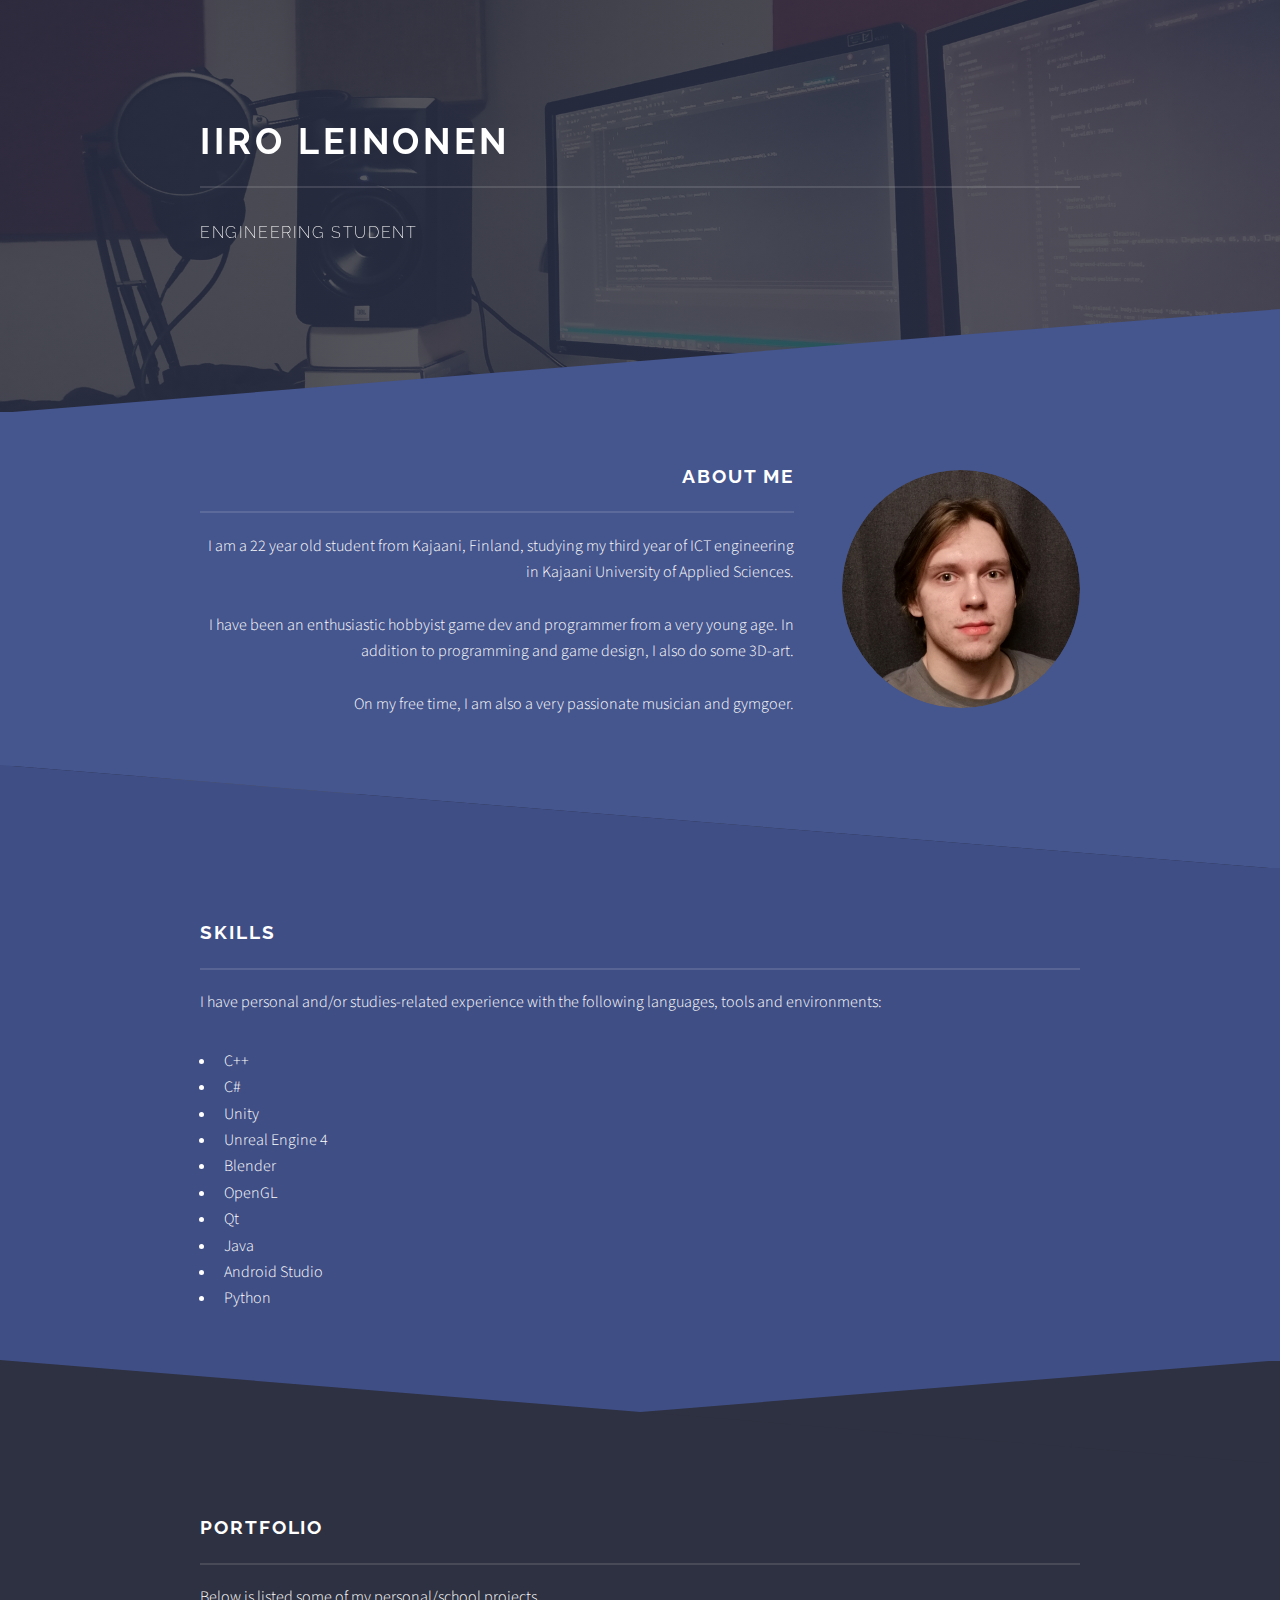
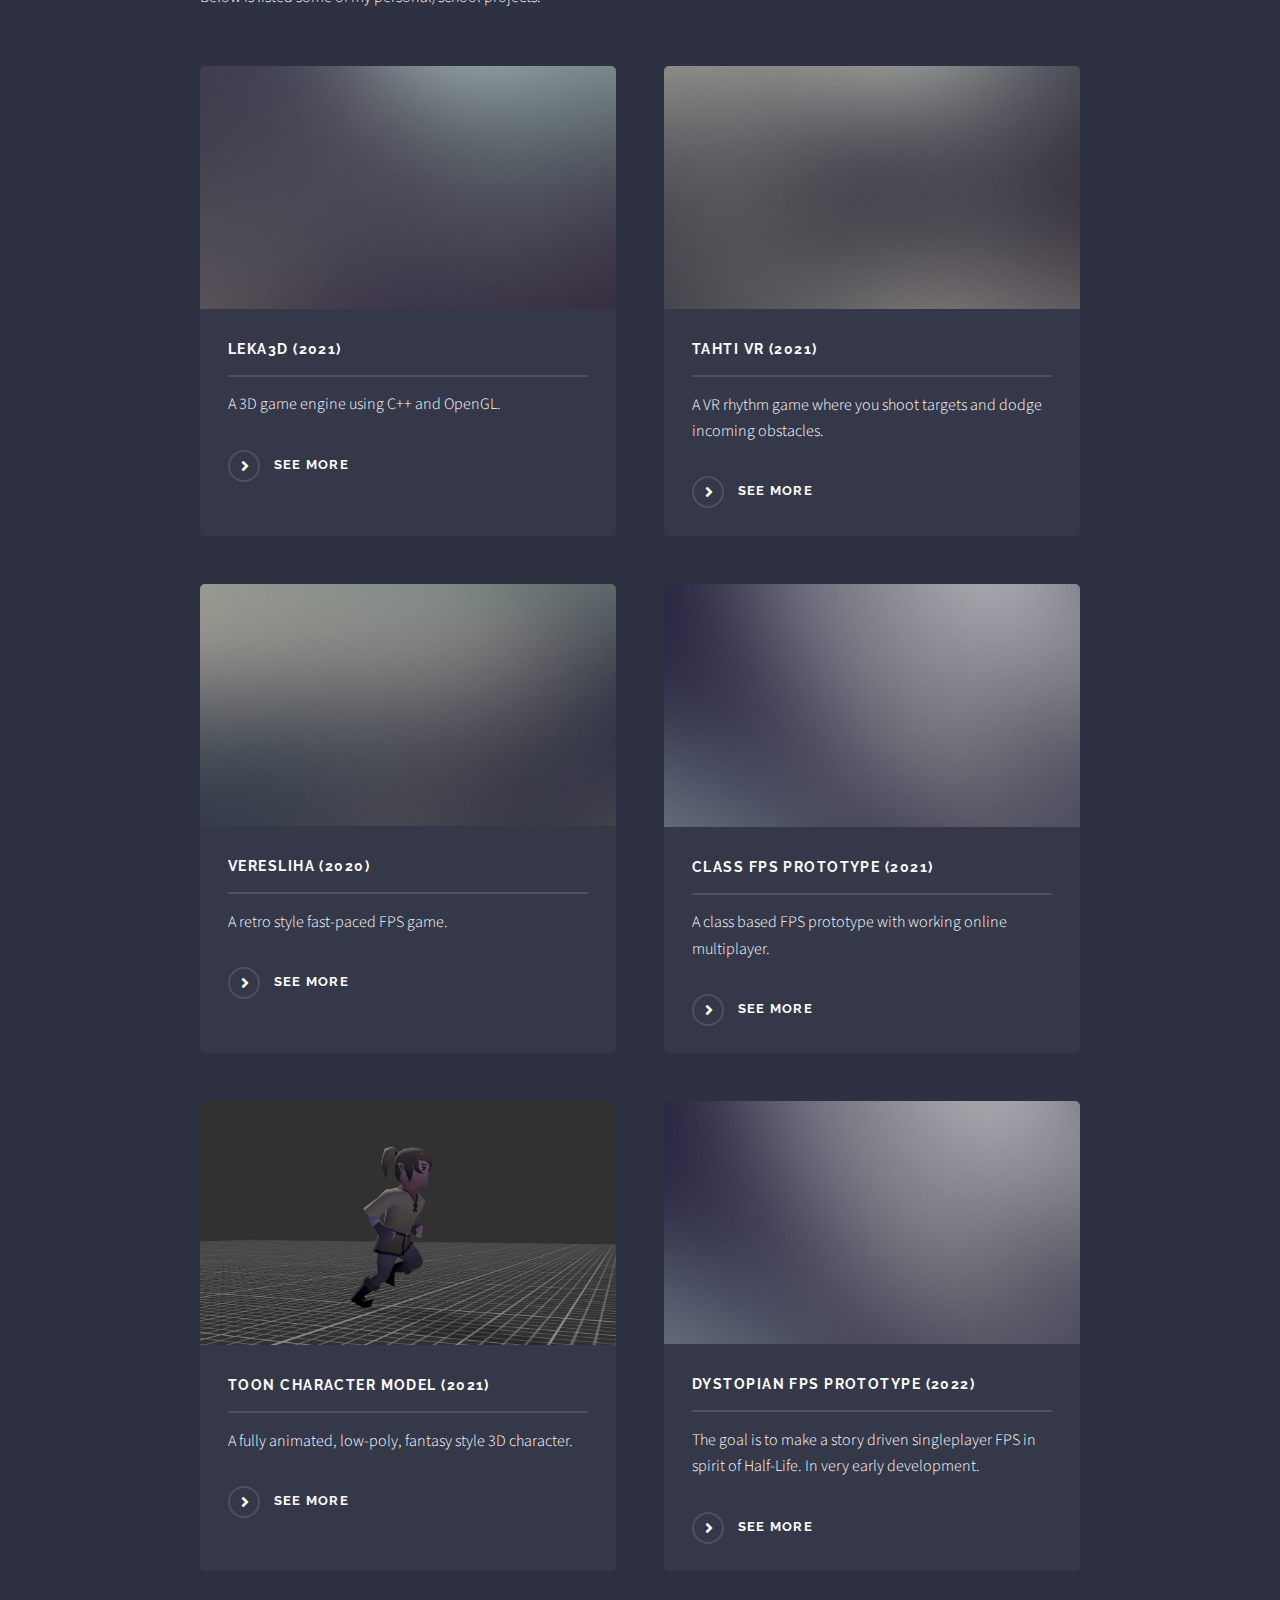
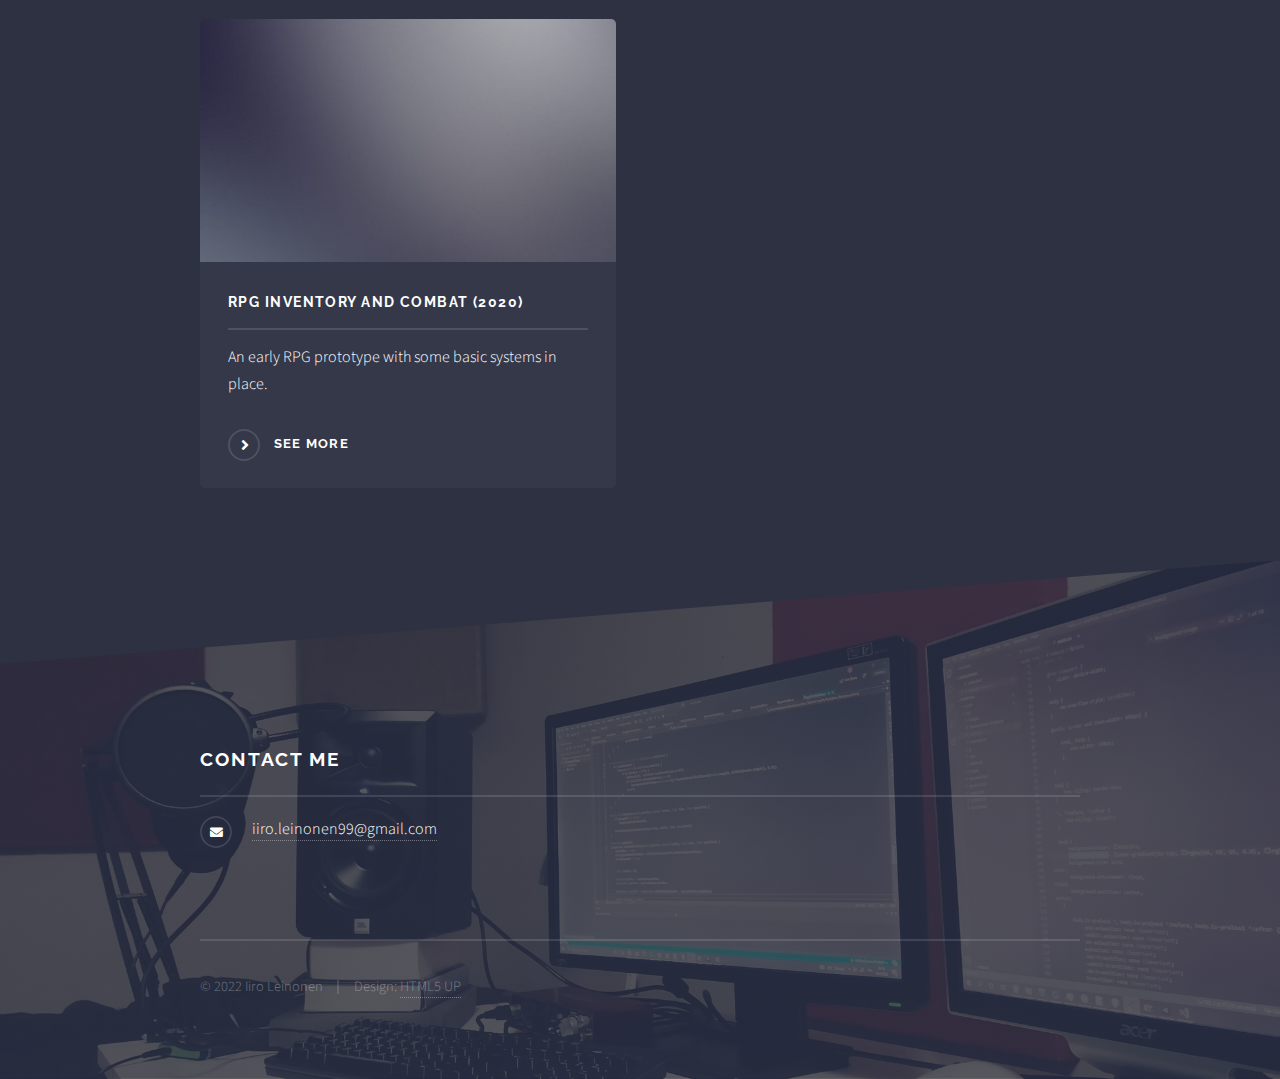
==== commit edece8ff: "Page for toonchar" ====
--- a/index.html
+++ b/index.html
@@ -6,7 +6,7 @@
 -->
 <html>
 	<head>
-		<title>Portfolio - Iiro Leinonen</title>
+		<title>Portfolio | Iiro Leinonen</title>
 		<meta charset="utf-8" />
 		<meta name="viewport" content="width=device-width, initial-scale=1, user-scalable=no" />
 		<link rel="stylesheet" href="assets/css/main.css" />
@@ -25,7 +25,7 @@
 					<section id="banner">
 						<div class="inner">
 							<h2>Iiro Leinonen</h2>
-							<p>Game technology student</p>
+							<p>Engineering student</p>
 						</div>
 					</section>
 
@@ -38,8 +38,8 @@
 									<a href="#" class="image"><img src="images/profile.jpg" alt="" /></a>
 									<div class="content">
 										<h2 class="major">About me</h2>
-										<p>I am a 22 year old game technology student from Kajaani, Finland,
-											studying my third year of Bachelor of Engineering in Kajaani University of Applied Sciences.<br><br>
+										<p>I am a 22 year old student from Kajaani, Finland,
+											studying my third year of ICT engineering in Kajaani University of Applied Sciences.<br><br>
 											I have been an enthusiastic hobbyist game dev and programmer from a very young age.
 											In addition to programming and game design, I also do some 3D-art.<br><br>
 
@@ -106,7 +106,7 @@
 											<a href="#" class="image"><img src="images/toonchar_prev.gif" alt="" /></a>
 											<h3 class="major">Toon Character Model (2021)</h3>
 											<p>A fully animated, low-poly, fantasy style 3D character.</p>
-											<a href="#" class="special">See More</a>
+											<a href="toonchar.html" class="special">See More</a>
 										</article>
 										<article>
 											<a href="#" class="image"><img src="images/pic07.jpg" alt="" /></a>
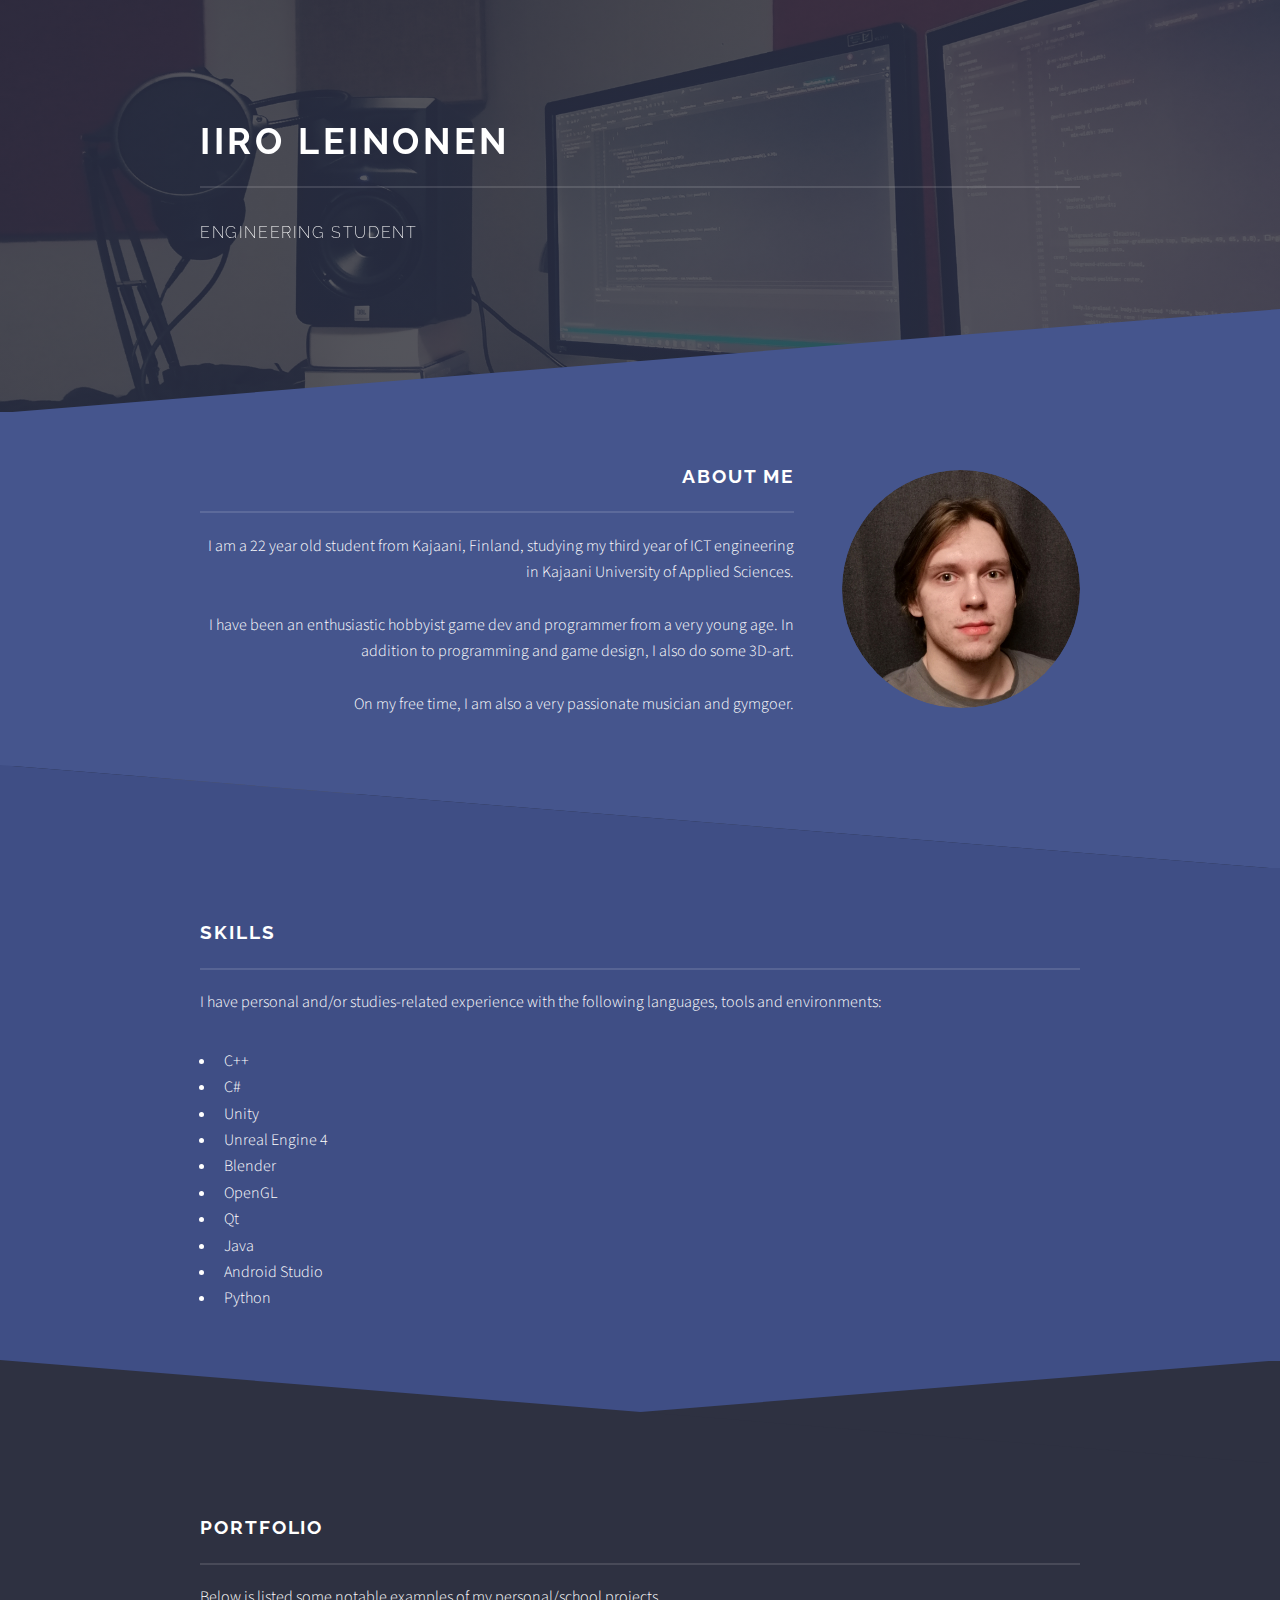
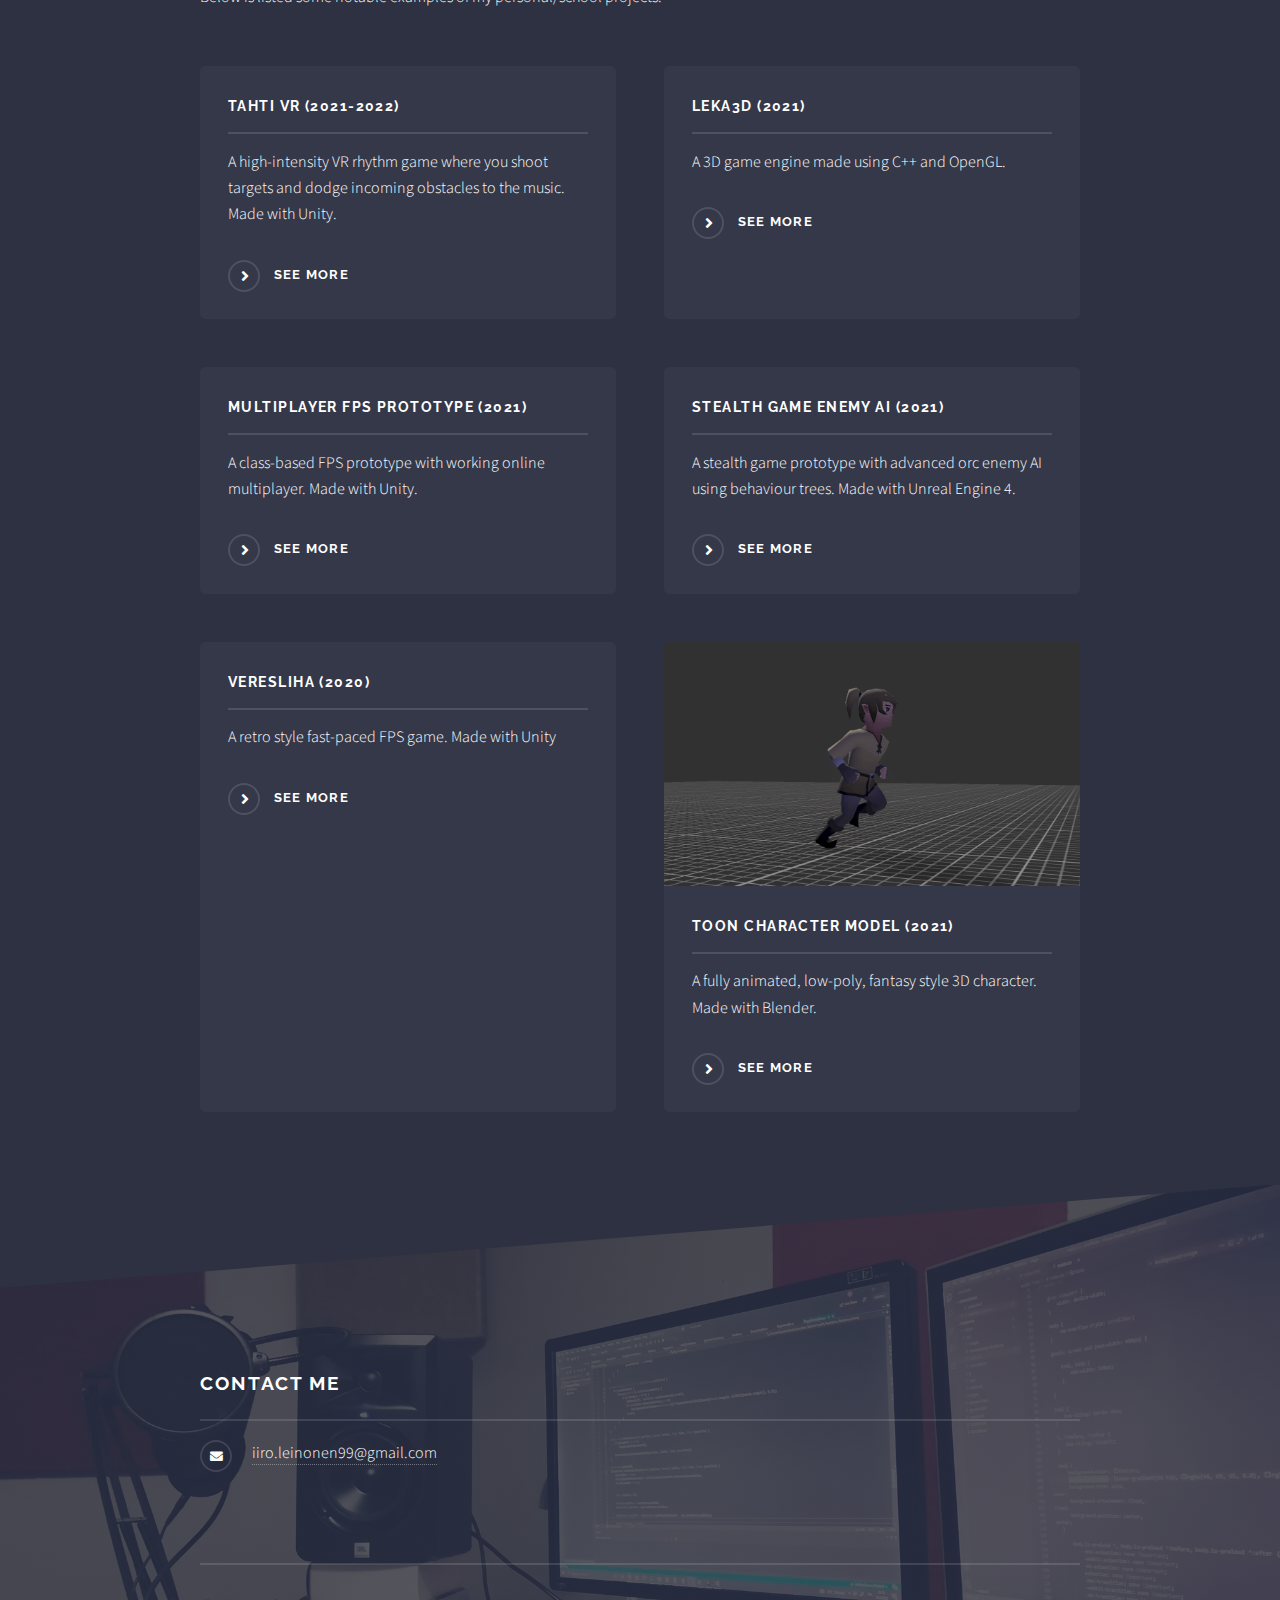
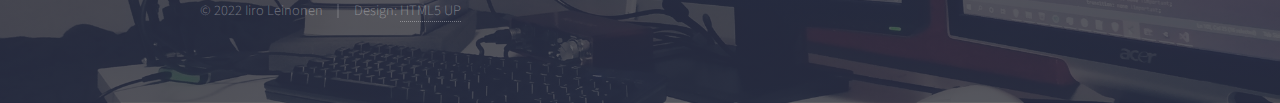
==== commit b72e49df: "More projects" ====
--- a/index.html
+++ b/index.html
@@ -17,9 +17,9 @@
 		<!-- Page Wrapper -->
 			<div id="page-wrapper">
 
-				<!-- Header -->
+				<!-- Header
 					<header id="header" class="alt">
-					</header>
+					</header>-->
 				
 				<!-- Banner -->
 					<section id="banner">
@@ -76,38 +76,45 @@
 							<section id="three" class="wrapper alt style1">
 								<div class="inner">
 									<h2 class="major">Portfolio</h2>
-									<p>Below is listed some of my personal/school projects.</p>
+									<p>Below is listed some notable examples of my personal/school projects.</p>
 									<section class="features">
 										<article>
-											<a href="#" class="image"><img src="images/pic04.jpg" alt="" /></a>
+											<a href="#" class="image"><img src="images/tahtivr_prev.gif" alt="" /></a>
+											<h3 class="major">Tahti VR (2021-2022)</h3>
+											<p>A high-intensity VR rhythm game where you shoot targets and dodge incoming obstacles to the music. Made with Unity.</p>
+											<a href="tahtivr.html" class="special">See More</a>
+										</article>
+										<article>
+											<a href="#" class="image"><img src="images/leka3d_prev.gif" alt="" /></a>
 											<h3 class="major">Leka3D (2021)</h3>
-											<p>A 3D game engine using C++ and OpenGL.</p>
+											<p>A 3D game engine made using C++ and OpenGL.</p>
+											<a href="leka3d.html" class="special">See More</a>
+										</article>
+										<article>
+											<a href="#" class="image"><img src="images/mpfps_prev1.gif" alt="" /></a>
+											<h3 class="major">Multiplayer FPS prototype (2021)</h3>
+											<p>A class-based FPS prototype with working online multiplayer. Made with Unity.</p>
+											<a href="mpfps.html" class="special">See More</a>
+										</article>
+										<article>
+											<a href="#" class="image"><img src="images/stealthai_prev.gif" alt="" /></a>
+											<h3 class="major">Stealth Game Enemy AI (2021)</h3>
+											<p>A stealth game prototype with advanced orc enemy AI using behaviour trees. Made with Unreal Engine 4.</p>
 											<a href="#" class="special">See More</a>
 										</article>
 										<article>
-											<a href="#" class="image"><img src="images/pic05.jpg" alt="" /></a>
-											<h3 class="major">Tahti VR (2021)</h3>
-											<p>A VR rhythm game where you shoot targets and dodge incoming obstacles.</p>
-											<a href="#" class="special">See More</a>
-										</article>
-										<article>
-											<a href="#" class="image"><img src="images/pic06.jpg" alt="" /></a>
+											<a href="#" class="image"><img src="images/veresliha_prev.gif" alt="" /></a>
 											<h3 class="major">Veresliha (2020)</h3>
-											<p>A retro style fast-paced FPS game.</p>
-											<a href="#" class="special">See More</a>
-										</article>
-										<article>
-											<a href="#" class="image"><img src="images/pic07.jpg" alt="" /></a>
-											<h3 class="major">Class FPS prototype (2021)</h3>
-											<p>A class based FPS prototype with working online multiplayer.</p>
+											<p>A retro style fast-paced FPS game. Made with Unity</p>
 											<a href="#" class="special">See More</a>
 										</article>
 										<article>
 											<a href="#" class="image"><img src="images/toonchar_prev.gif" alt="" /></a>
 											<h3 class="major">Toon Character Model (2021)</h3>
-											<p>A fully animated, low-poly, fantasy style 3D character.</p>
+											<p>A fully animated, low-poly, fantasy style 3D character. Made with Blender.</p>
 											<a href="toonchar.html" class="special">See More</a>
 										</article>
+										<!--
 										<article>
 											<a href="#" class="image"><img src="images/pic07.jpg" alt="" /></a>
 											<h3 class="major">Dystopian FPS prototype (2022)</h3>
@@ -119,7 +126,7 @@
 											<h3 class="major">RPG Inventory and Combat (2020)</h3>
 											<p>An early RPG prototype with some basic systems in place.</p>
 											<a href="#" class="special">See More</a>
-										</article>
+										</article>-->
 									</section>
 								</div>
 							</section>
@@ -131,7 +138,7 @@
 						<div class="inner">
 							<h2 class="major">Contact me</h2>
 							<ul class="contact">
-								<li class="icon solid fa-envelope"><a href="#">iiro.leinonen99@gmail.com</a></li>
+								<li class="icon solid fa-envelope"><a href="mailto:iiro.leinonen99@gmail.com">iiro.leinonen99@gmail.com</a></li>
 							</ul>
 							<ul class="copyright">
 								<li>&copy; 2022 Iiro Leinonen</li><li>Design: <a href="http://html5up.net">HTML5 UP</a></li>
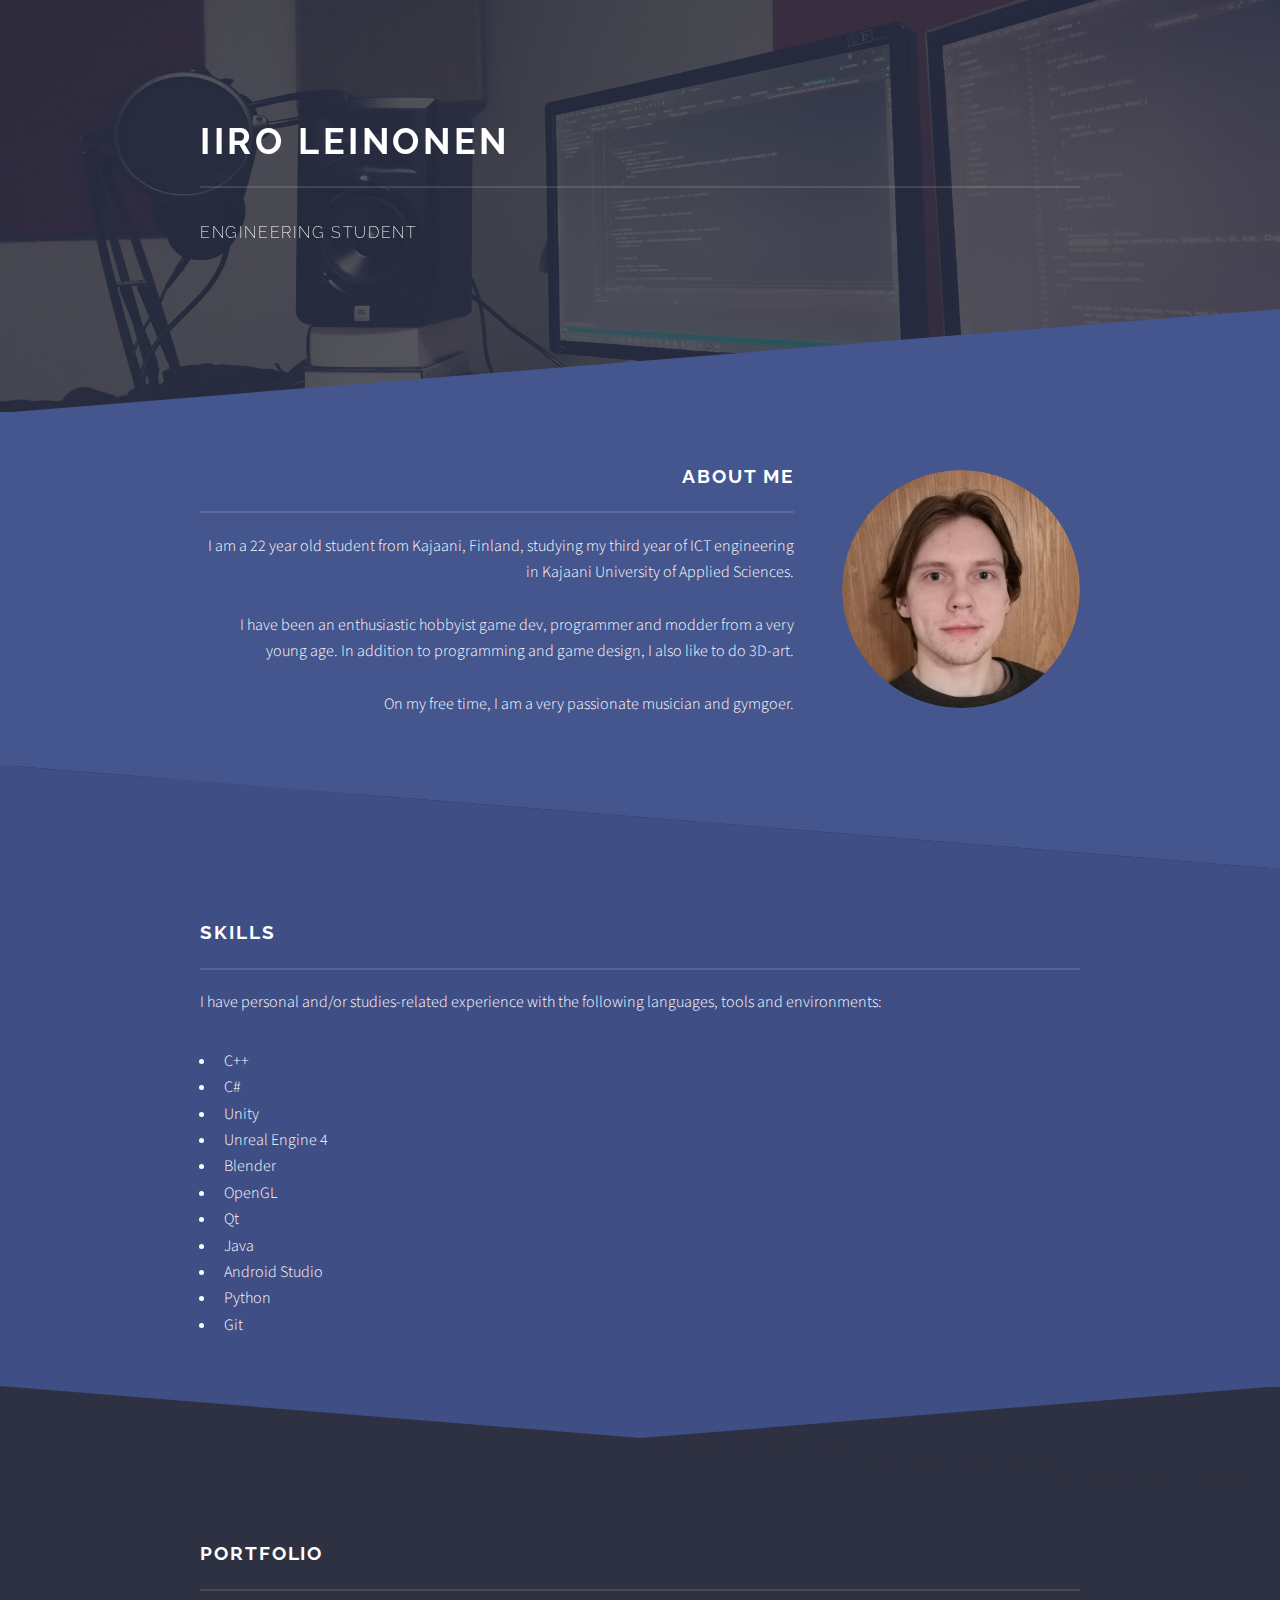
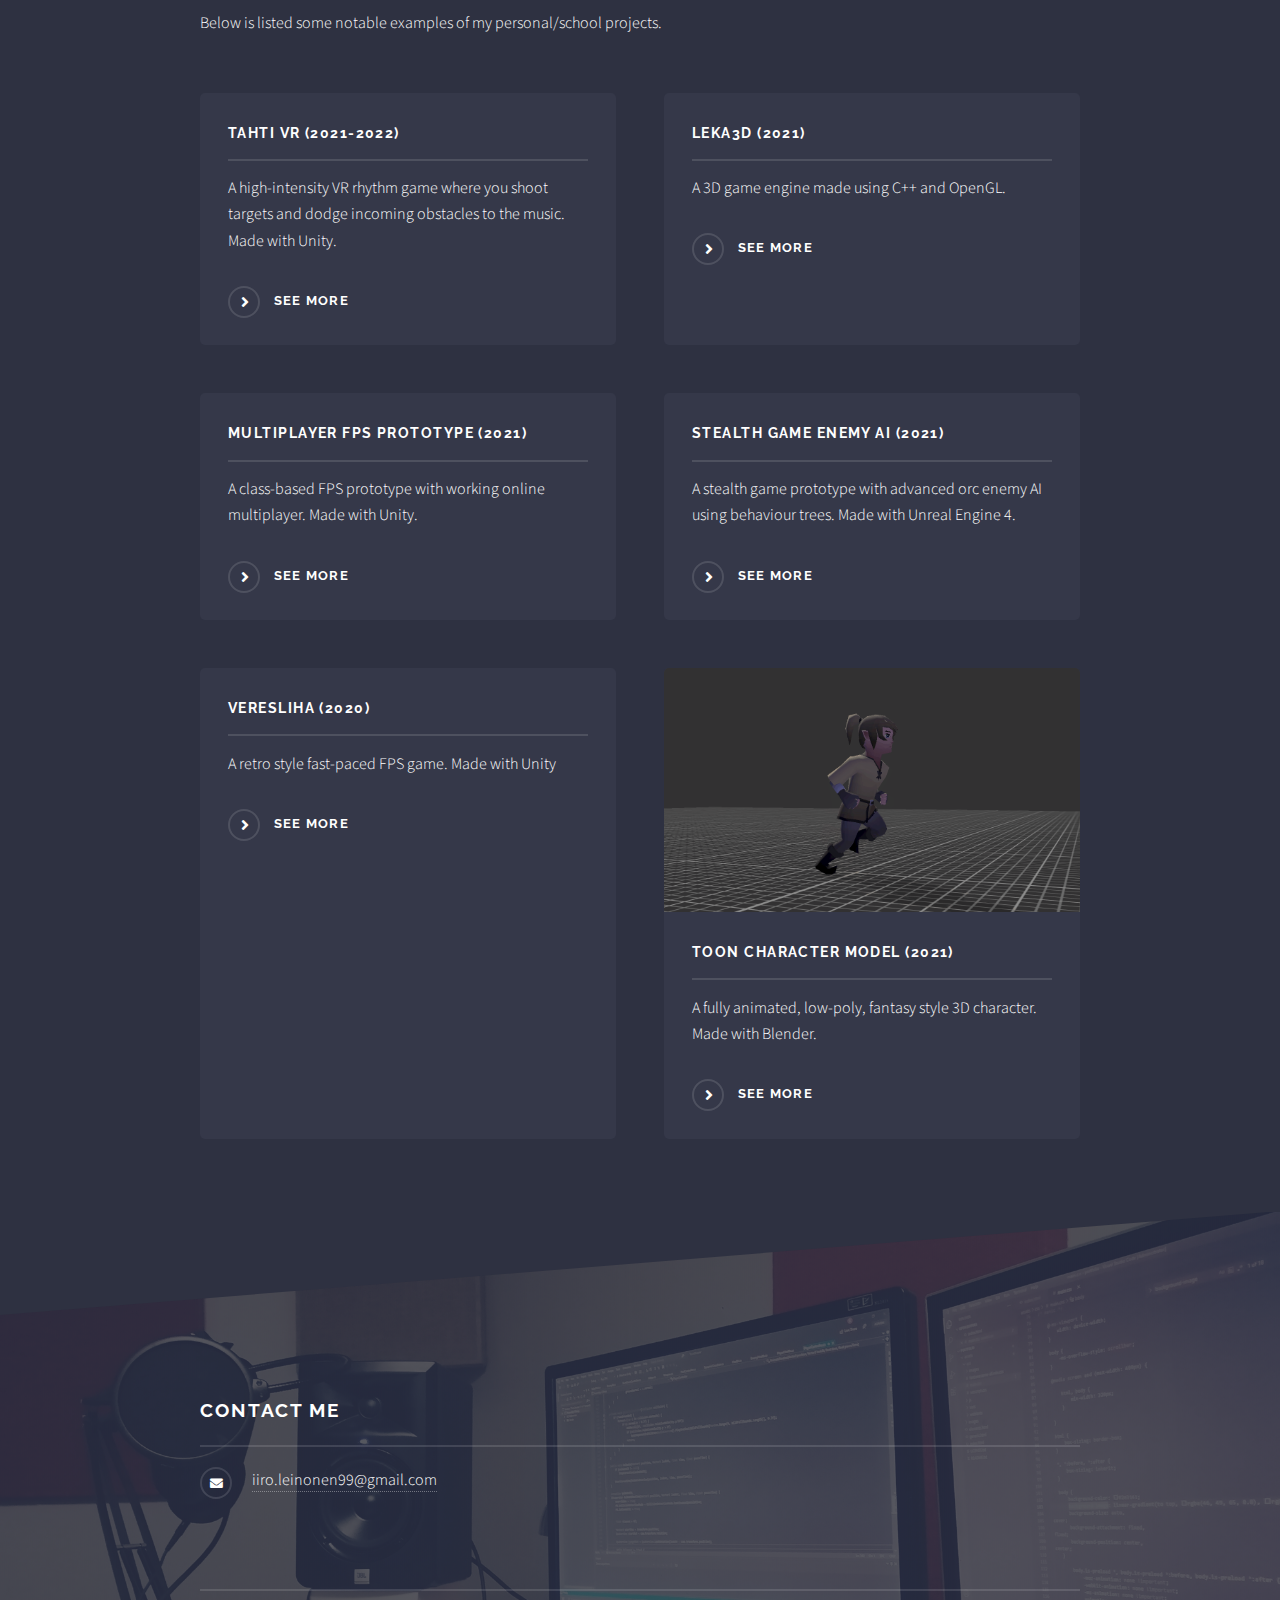
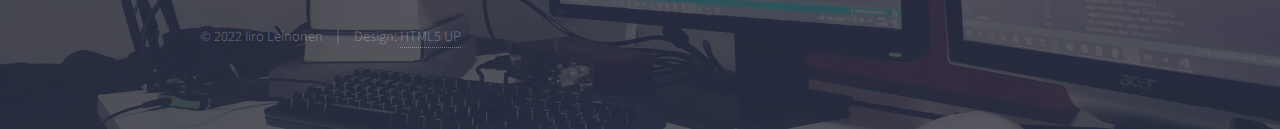
==== commit ce414303: "More" ====
--- a/index.html
+++ b/index.html
@@ -35,15 +35,15 @@
 						<!-- One -->
 							<section id="one" class="wrapper spotlight style2">
 								<div class="inner">
-									<a href="#" class="image"><img src="images/profile.jpg" alt="" /></a>
+									<a class="image"><img src="images/profile.jpg" alt="" /></a>
 									<div class="content">
 										<h2 class="major">About me</h2>
 										<p>I am a 22 year old student from Kajaani, Finland,
 											studying my third year of ICT engineering in Kajaani University of Applied Sciences.<br><br>
-											I have been an enthusiastic hobbyist game dev and programmer from a very young age.
-											In addition to programming and game design, I also do some 3D-art.<br><br>
+											I have been an enthusiastic hobbyist game dev, programmer and modder from a very young age.
+											In addition to programming and game design, I also like to do 3D-art.<br><br>
 
-											On my free time, I am also a very passionate musician and gymgoer.
+											On my free time, I am a very passionate musician and gymgoer.
 										</p>
 									</div>
 								</div>
@@ -56,16 +56,17 @@
 										<h2 class="major">Skills</h2>
 										<p>I have personal and/or studies-related experience with the following languages, tools and environments:<br>
 										<ul>
-											<li>C++
-											<li>C#
-											<li>Unity
-											<li>Unreal Engine 4
-											<li>Blender
-											<li>OpenGL
-											<li>Qt
-											<li>Java
-											<li>Android Studio
-											<li>Python
+											<li>C++</li>
+											<li>C#</li>
+											<li>Unity</li>
+											<li>Unreal Engine 4</li>
+											<li>Blender</li>
+											<li>OpenGL</li>
+											<li>Qt</li>
+											<li>Java</li>
+											<li>Android Studio</li>
+											<li>Python</li>
+											<li>Git</li>
 										</ul>
 										</p>
 									</div>
@@ -100,13 +101,13 @@
 											<a href="#" class="image"><img src="images/stealthai_prev.gif" alt="" /></a>
 											<h3 class="major">Stealth Game Enemy AI (2021)</h3>
 											<p>A stealth game prototype with advanced orc enemy AI using behaviour trees. Made with Unreal Engine 4.</p>
-											<a href="#" class="special">See More</a>
+											<a href="stealth.html" class="special">See More</a>
 										</article>
 										<article>
 											<a href="#" class="image"><img src="images/veresliha_prev.gif" alt="" /></a>
 											<h3 class="major">Veresliha (2020)</h3>
 											<p>A retro style fast-paced FPS game. Made with Unity</p>
-											<a href="#" class="special">See More</a>
+											<a href="veresliha.html" class="special">See More</a>
 										</article>
 										<article>
 											<a href="#" class="image"><img src="images/toonchar_prev.gif" alt="" /></a>
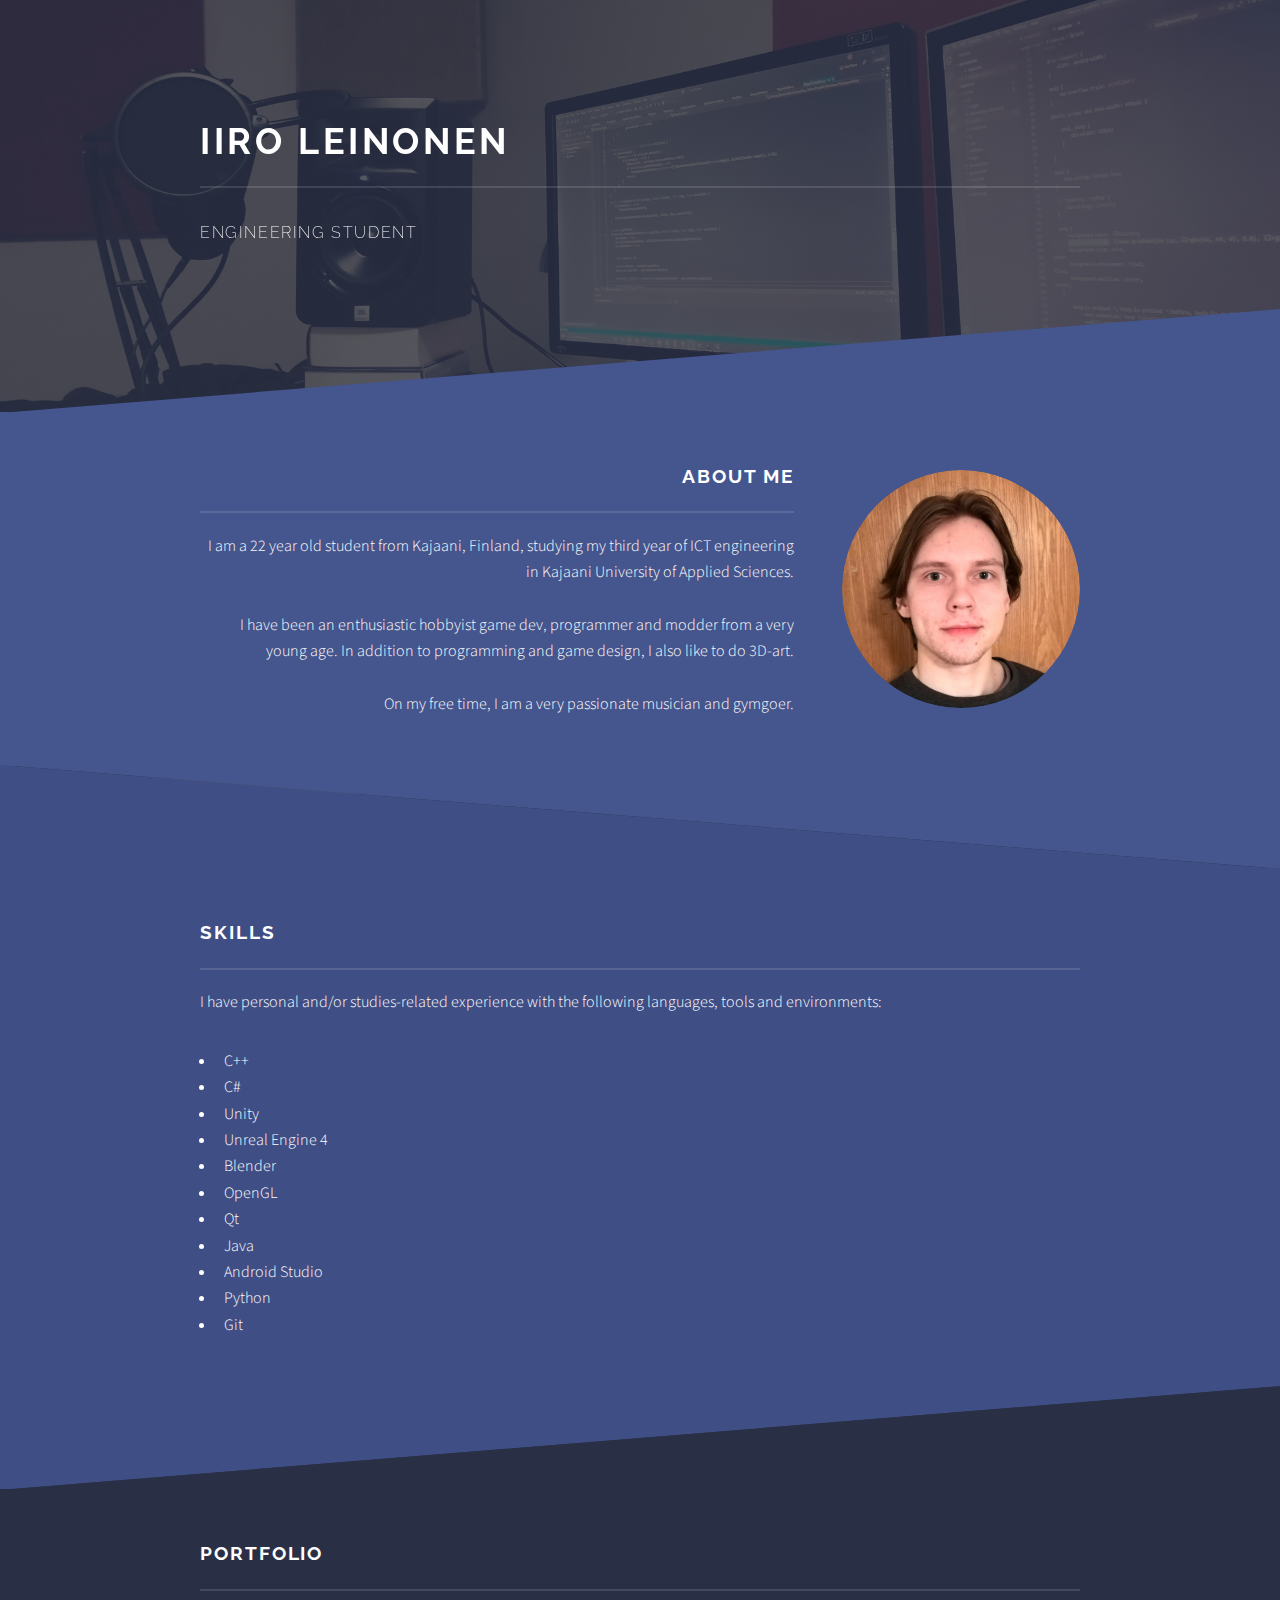
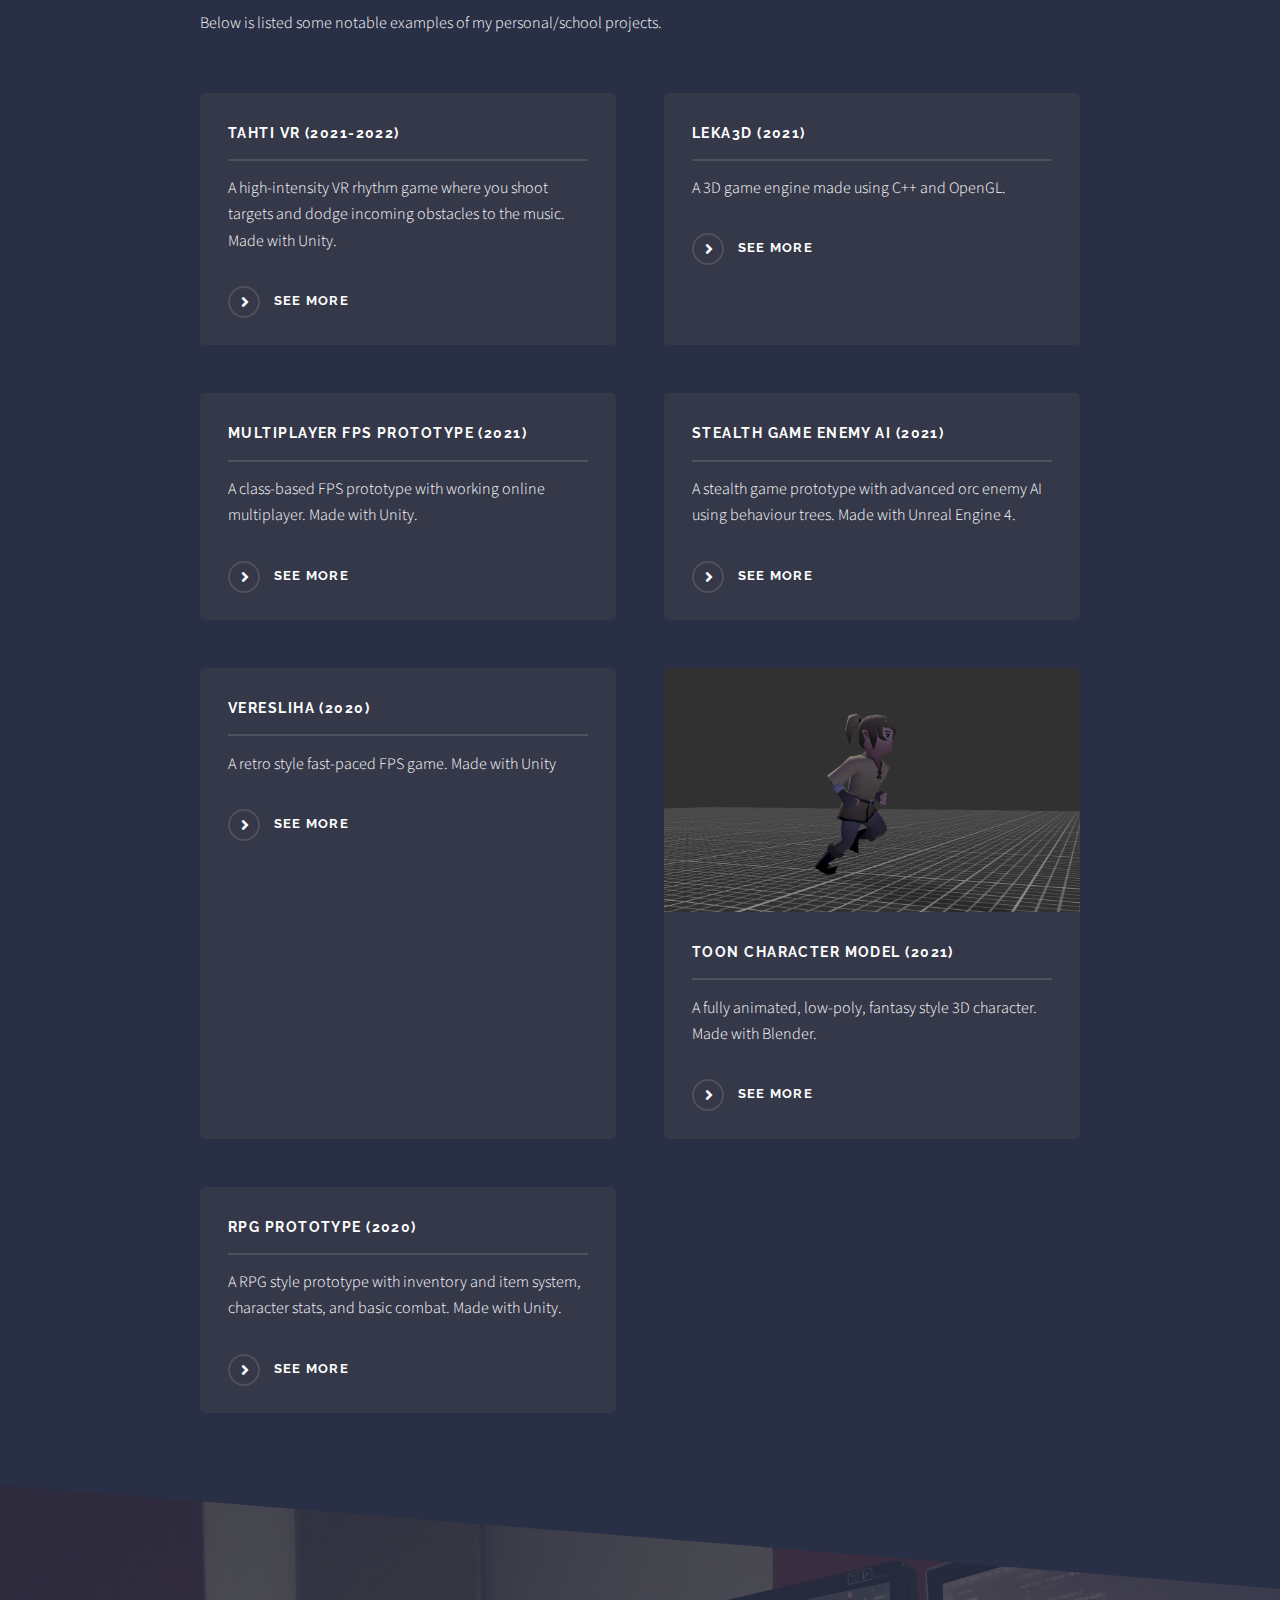
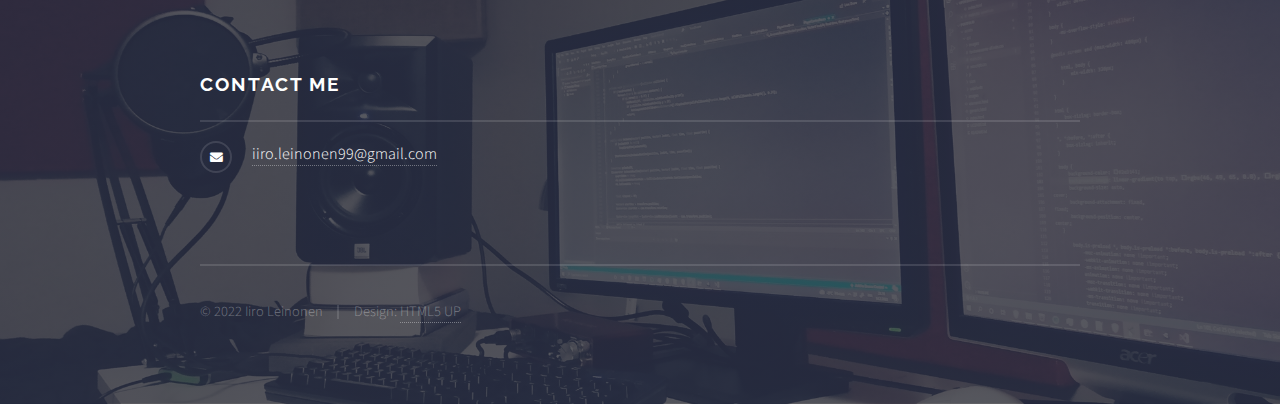
==== commit 049fb8d9: "Styling & new project" ====
--- a/index.html
+++ b/index.html
@@ -74,7 +74,7 @@
 							</section>
 
 						<!-- Four -->
-							<section id="three" class="wrapper alt style1">
+							<section id="three" class="wrapper">
 								<div class="inner">
 									<h2 class="major">Portfolio</h2>
 									<p>Below is listed some notable examples of my personal/school projects.</p>
@@ -114,6 +114,12 @@
 											<h3 class="major">Toon Character Model (2021)</h3>
 											<p>A fully animated, low-poly, fantasy style 3D character. Made with Blender.</p>
 											<a href="toonchar.html" class="special">See More</a>
+										</article>
+										<article>
+											<a href="#" class="image"><img src="images/rpg_prev.gif" alt="" /></a>
+											<h3 class="major">RPG Prototype (2020)</h3>
+											<p>A RPG style prototype with inventory and item system, character stats, and basic combat. Made with Unity.</p>
+											<a href="rpg.html" class="special">See More</a>
 										</article>
 										<!--
 										<article>
--- a/assets/css/main.css
+++ b/assets/css/main.css
@@ -3625,21 +3625,21 @@
 	}
 
 	.wrapper {
-		background-color: #2e3141;
+		background-color: #293046;
 		margin: 6.5em 0;
 		position: relative;
 	}
 
 		.wrapper:before, .wrapper:after {
-			background-image: url("data:image/svg+xml;charset=utf8,%3Csvg xmlns='http://www.w3.org/2000/svg' width='100' height='100' viewBox='0 0 100 100' preserveAspectRatio='none'%3E%3Cpolygon points='0,100 100,0 100,100' style='fill:%232e3141%3B' /%3E%3C/svg%3E");
+			background-image: url("data:image/svg+xml;charset=utf8,%3Csvg xmlns='http://www.w3.org/2000/svg' width='100' height='100' viewBox='0 0 100 100' preserveAspectRatio='none'%3E%3Cpolygon points='0,100 100,0 100,100' style='fill:%23293046%3B' /%3E%3C/svg%3E");
 		}
 
 		.wrapper:before {
-			box-shadow: inset 0 -1px 0 0 #2e3141, 0 1px 0 0 #2e3141;
+			box-shadow: inset 0 -1px 0 0 #293046, 0 1px 0 0 #293046;
 		}
 
 		.wrapper:after {
-			box-shadow: inset 0 -1px 0 0 #2e3141, 0 1px 0 0 #2e3141;
+			box-shadow: inset 0 -1px 0 0 #293046, 0 1px 0 0 #293046;
 		}
 
 		.wrapper:before, .wrapper:after {
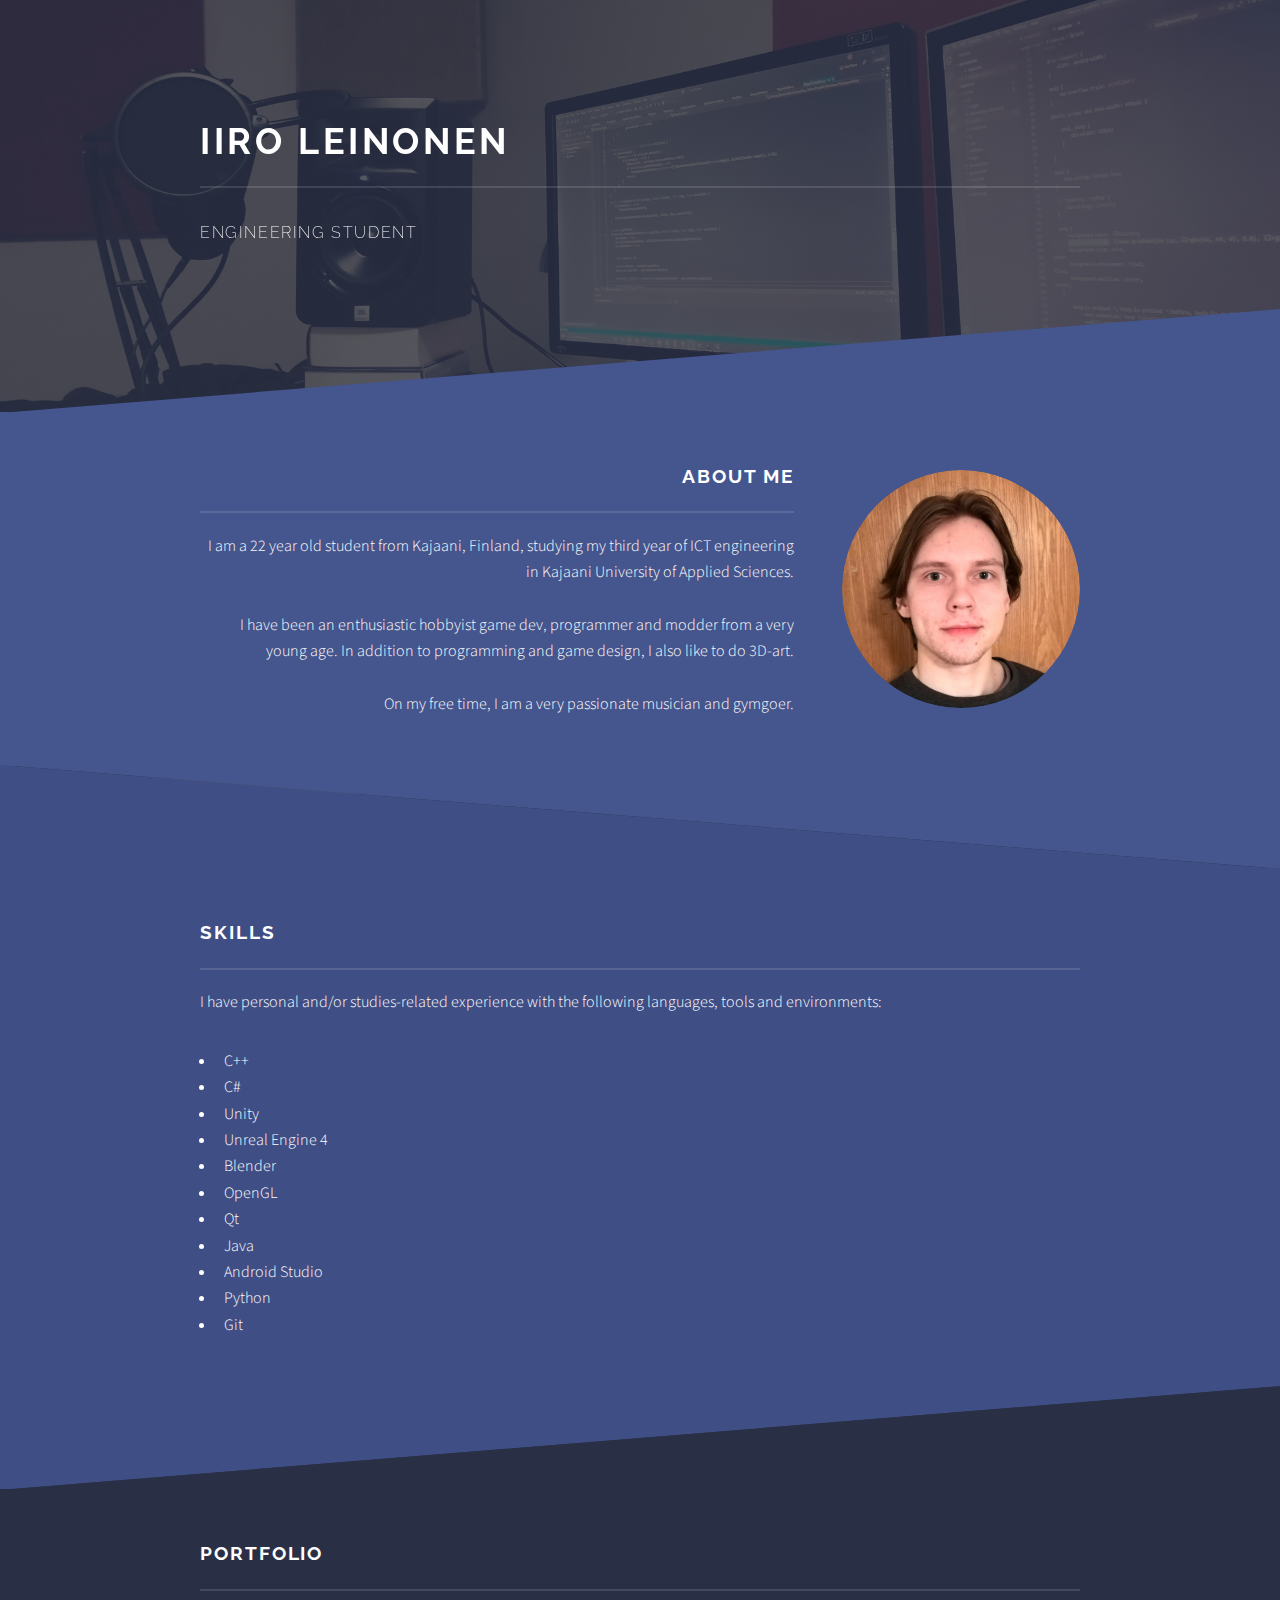
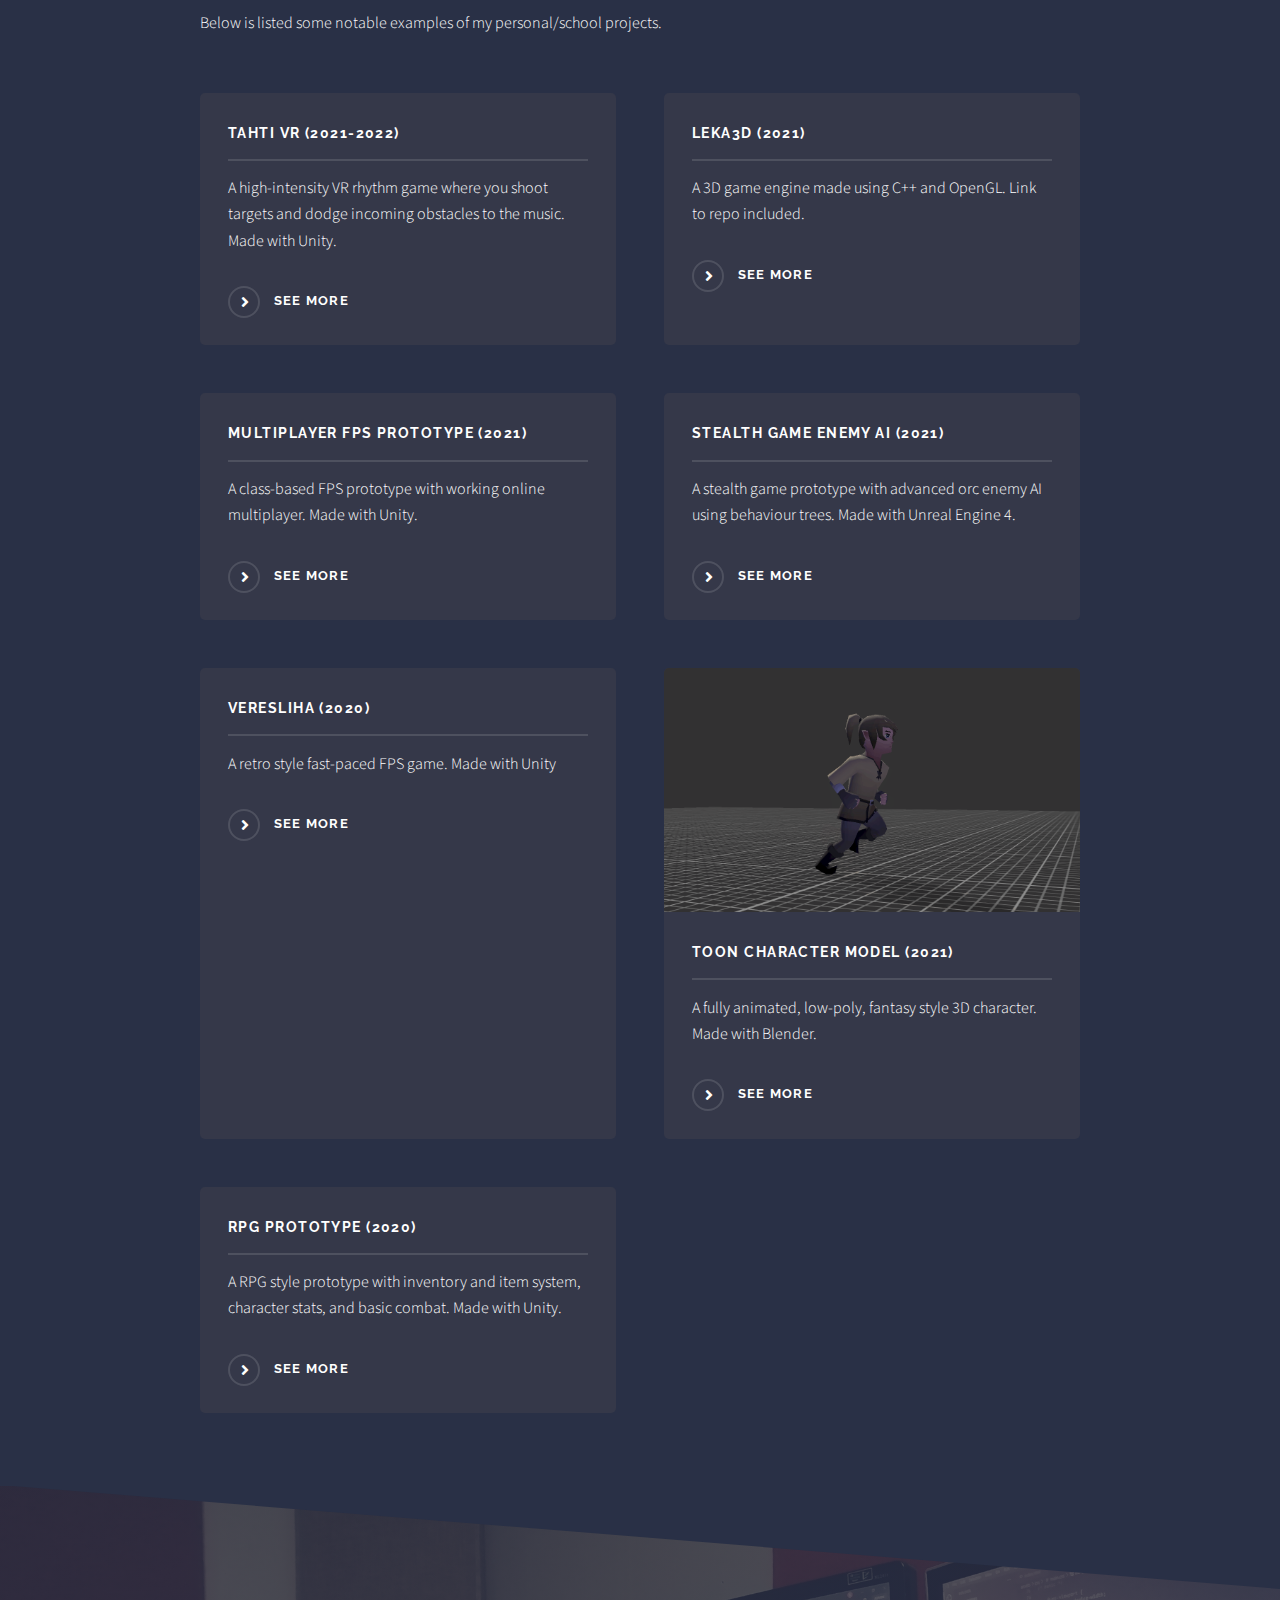
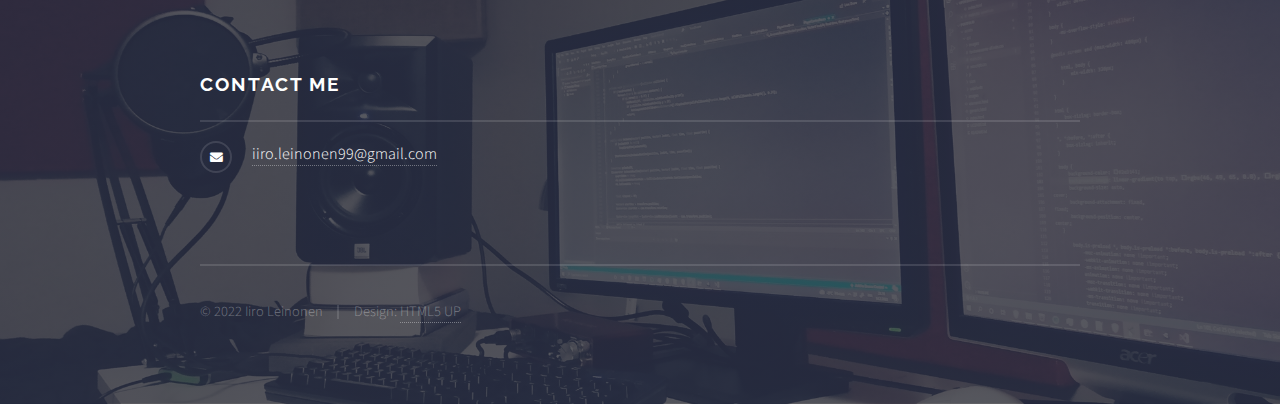
==== commit 8eb99247: "Small tweaks" ====
--- a/index.html
+++ b/index.html
@@ -88,7 +88,7 @@
 										<article>
 											<a href="#" class="image"><img src="images/leka3d_prev.gif" alt="" /></a>
 											<h3 class="major">Leka3D (2021)</h3>
-											<p>A 3D game engine made using C++ and OpenGL.</p>
+											<p>A 3D game engine made using C++ and OpenGL. Link to repo included.</p>
 											<a href="leka3d.html" class="special">See More</a>
 										</article>
 										<article>
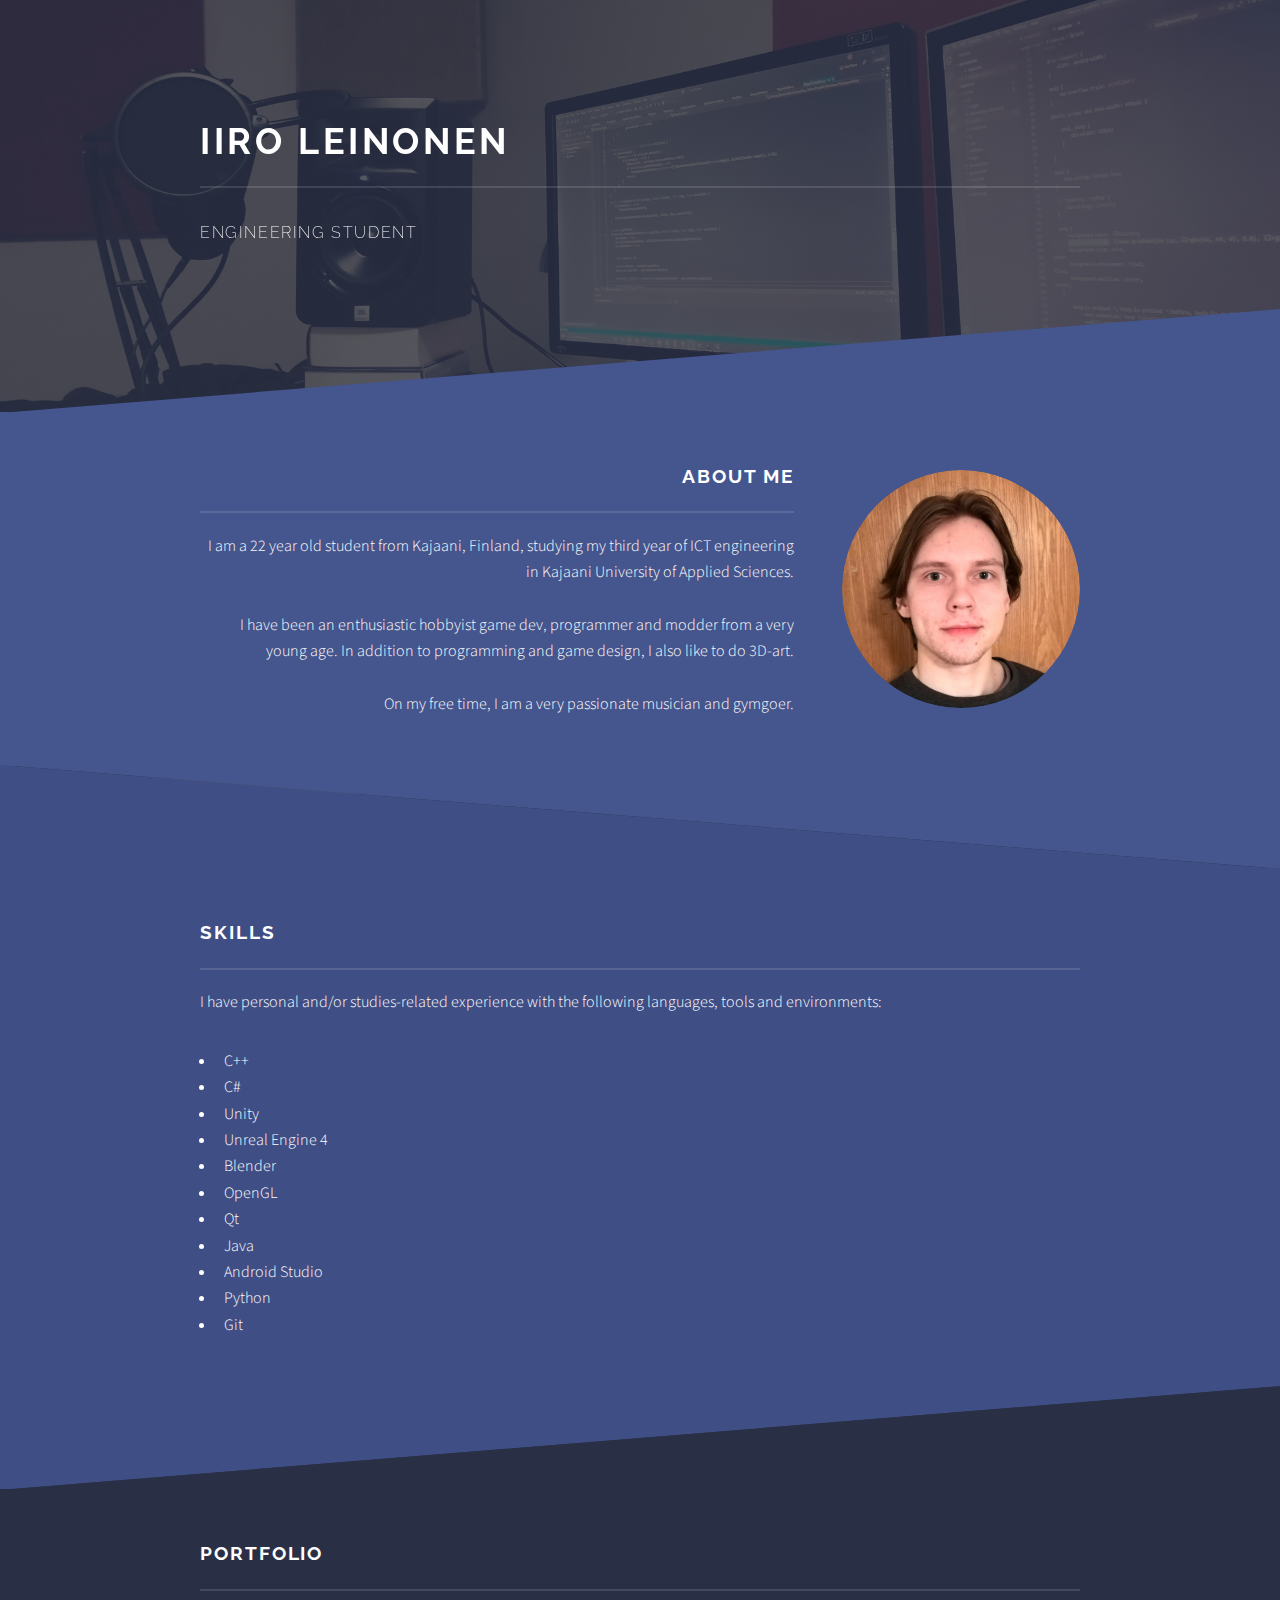
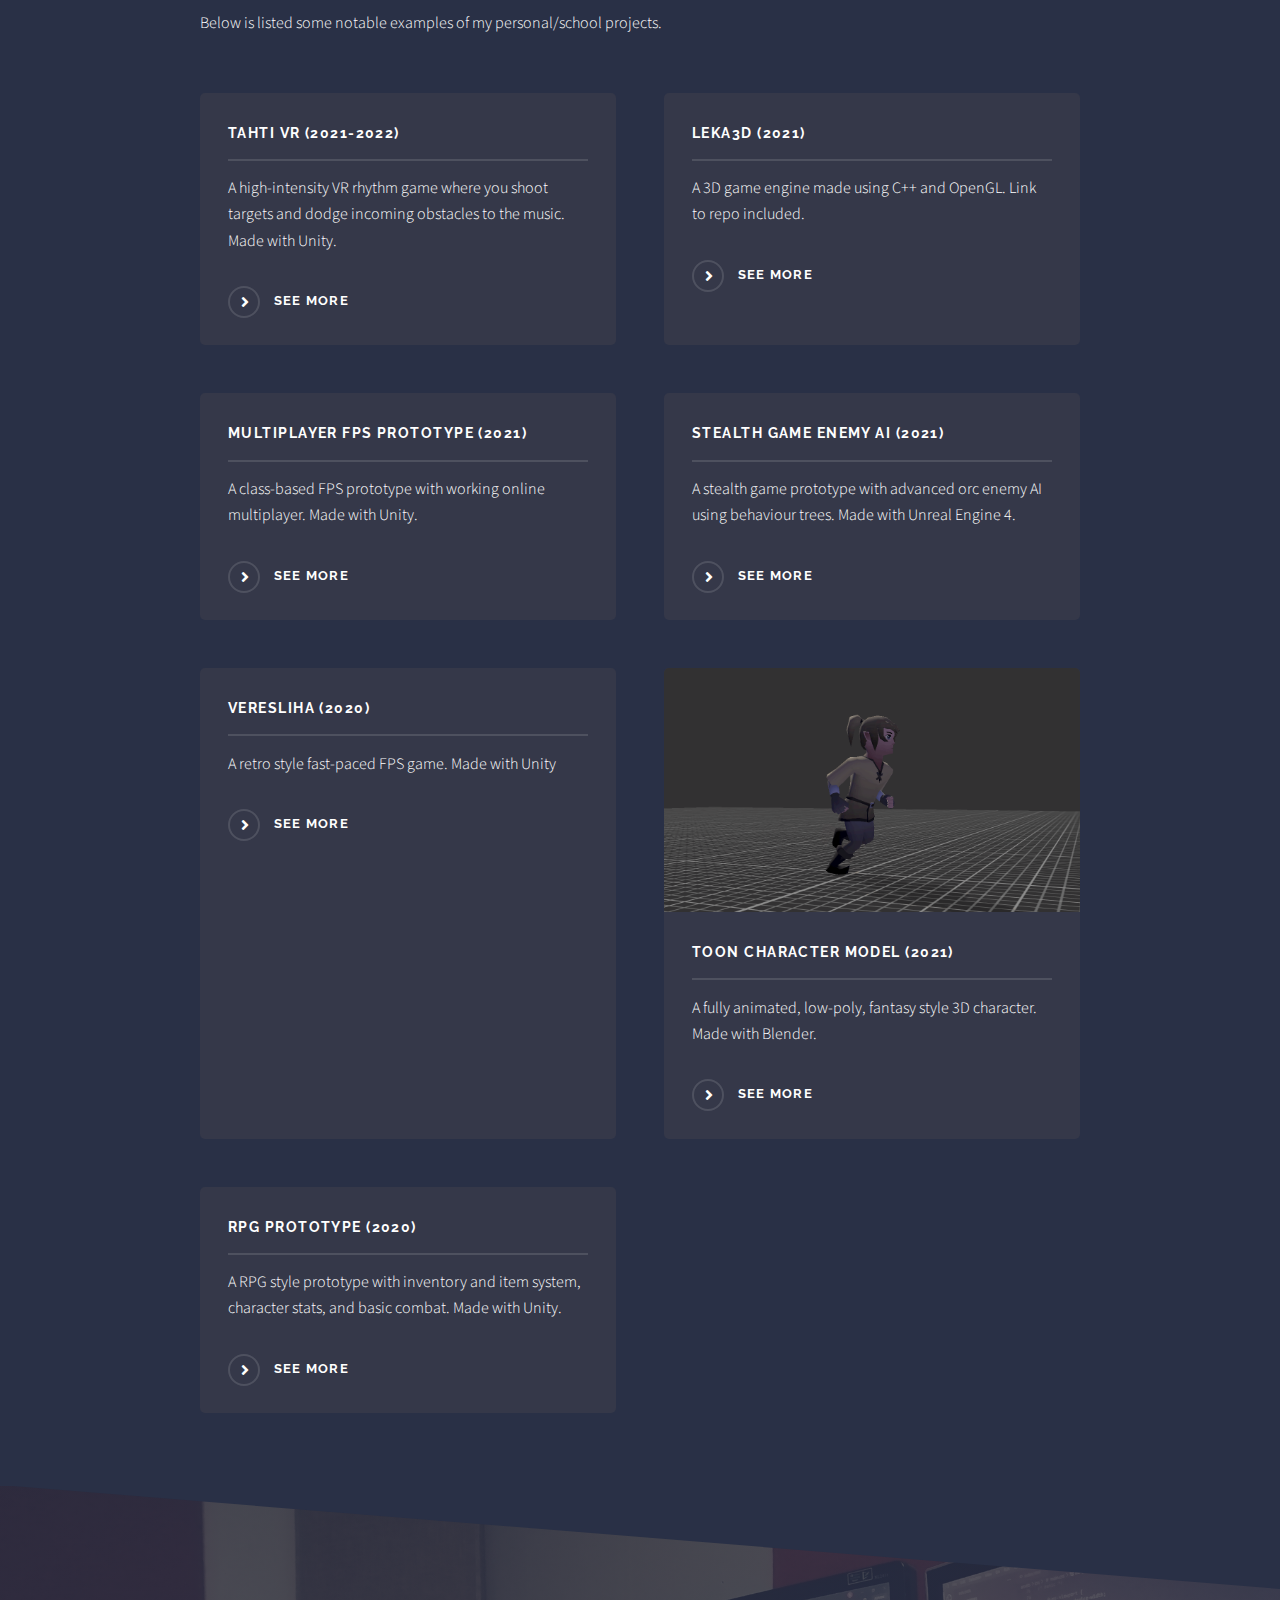
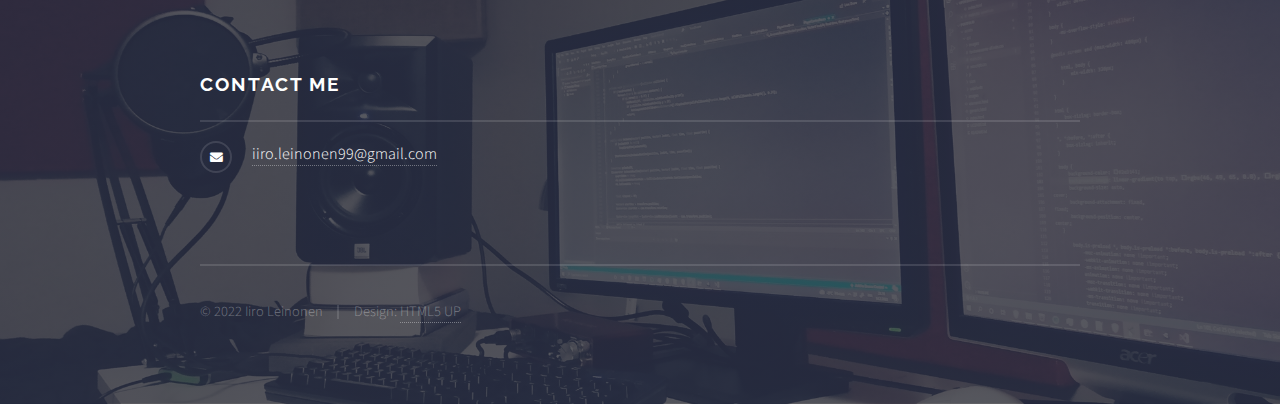
==== commit d5c3fceb: "Fix links" ====
--- a/index.html
+++ b/index.html
@@ -80,43 +80,43 @@
 									<p>Below is listed some notable examples of my personal/school projects.</p>
 									<section class="features">
 										<article>
-											<a href="#" class="image"><img src="images/tahtivr_prev.gif" alt="" /></a>
+											<a href="tahtivr.html" class="image"><img src="images/tahtivr_prev.gif" alt="" /></a>
 											<h3 class="major">Tahti VR (2021-2022)</h3>
 											<p>A high-intensity VR rhythm game where you shoot targets and dodge incoming obstacles to the music. Made with Unity.</p>
 											<a href="tahtivr.html" class="special">See More</a>
 										</article>
 										<article>
-											<a href="#" class="image"><img src="images/leka3d_prev.gif" alt="" /></a>
+											<a href="leka3d.html" class="image"><img src="images/leka3d_prev.gif" alt="" /></a>
 											<h3 class="major">Leka3D (2021)</h3>
 											<p>A 3D game engine made using C++ and OpenGL. Link to repo included.</p>
 											<a href="leka3d.html" class="special">See More</a>
 										</article>
 										<article>
-											<a href="#" class="image"><img src="images/mpfps_prev1.gif" alt="" /></a>
+											<a href="mpfps.html" class="image"><img src="images/mpfps_prev1.gif" alt="" /></a>
 											<h3 class="major">Multiplayer FPS prototype (2021)</h3>
 											<p>A class-based FPS prototype with working online multiplayer. Made with Unity.</p>
 											<a href="mpfps.html" class="special">See More</a>
 										</article>
 										<article>
-											<a href="#" class="image"><img src="images/stealthai_prev.gif" alt="" /></a>
+											<a href="stealth.html" class="image"><img src="images/stealthai_prev.gif" alt="" /></a>
 											<h3 class="major">Stealth Game Enemy AI (2021)</h3>
 											<p>A stealth game prototype with advanced orc enemy AI using behaviour trees. Made with Unreal Engine 4.</p>
 											<a href="stealth.html" class="special">See More</a>
 										</article>
 										<article>
-											<a href="#" class="image"><img src="images/veresliha_prev.gif" alt="" /></a>
+											<a href="veresliha.html" class="image"><img src="images/veresliha_prev.gif" alt="" /></a>
 											<h3 class="major">Veresliha (2020)</h3>
 											<p>A retro style fast-paced FPS game. Made with Unity</p>
 											<a href="veresliha.html" class="special">See More</a>
 										</article>
 										<article>
-											<a href="#" class="image"><img src="images/toonchar_prev.gif" alt="" /></a>
+											<a href="toonchar.html" class="image"><img src="images/toonchar_prev.gif" alt="" /></a>
 											<h3 class="major">Toon Character Model (2021)</h3>
 											<p>A fully animated, low-poly, fantasy style 3D character. Made with Blender.</p>
 											<a href="toonchar.html" class="special">See More</a>
 										</article>
 										<article>
-											<a href="#" class="image"><img src="images/rpg_prev.gif" alt="" /></a>
+											<a href="rpg.html" class="image"><img src="images/rpg_prev.gif" alt="" /></a>
 											<h3 class="major">RPG Prototype (2020)</h3>
 											<p>A RPG style prototype with inventory and item system, character stats, and basic combat. Made with Unity.</p>
 											<a href="rpg.html" class="special">See More</a>
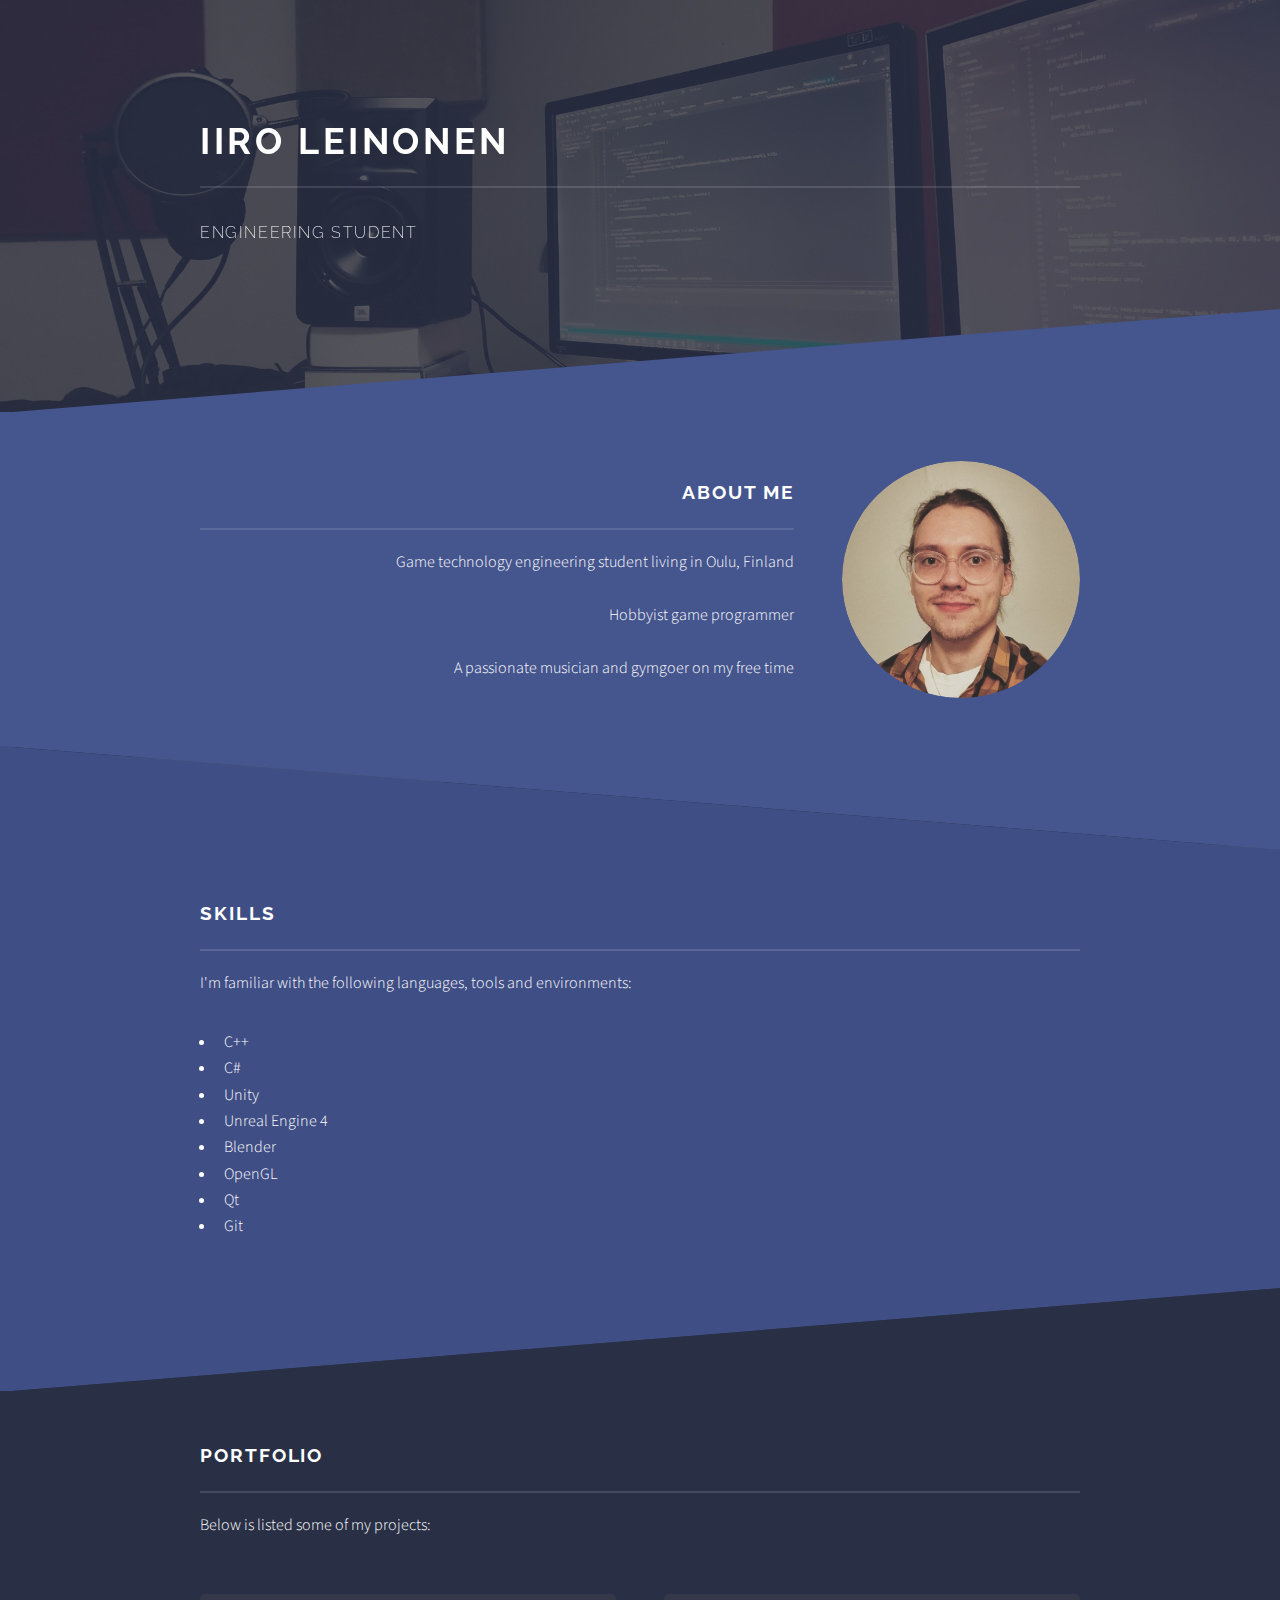
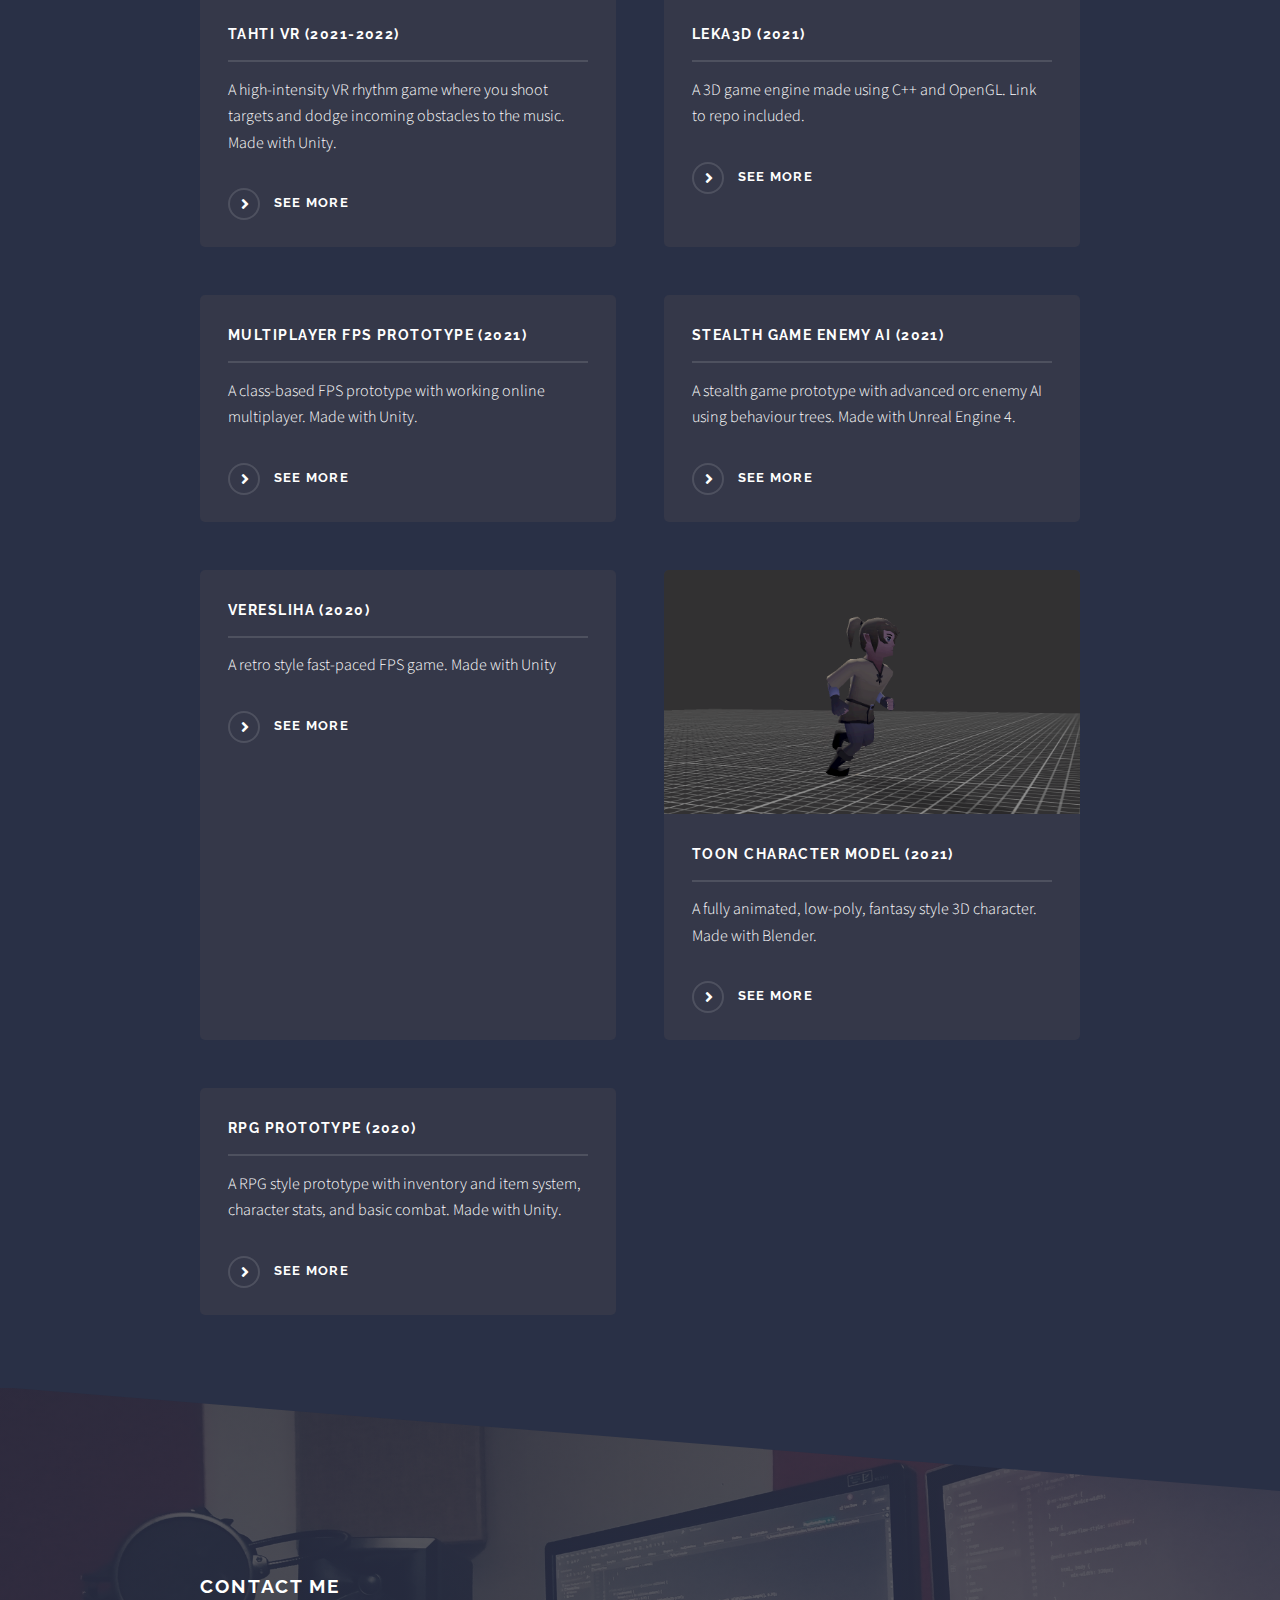
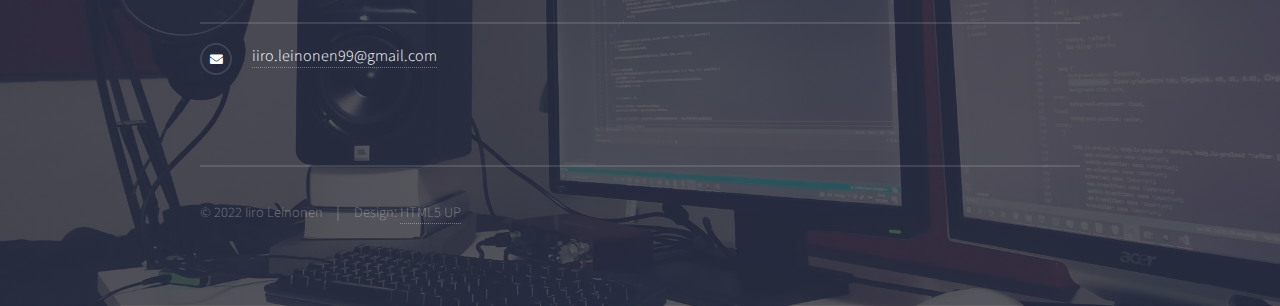
==== commit 31b59f2e: "Update 2024" ====
--- a/index.html
+++ b/index.html
@@ -38,12 +38,11 @@
 									<a class="image"><img src="images/profile.jpg" alt="" /></a>
 									<div class="content">
 										<h2 class="major">About me</h2>
-										<p>I am a 22 year old student from Kajaani, Finland,
-											studying my third year of ICT engineering in Kajaani University of Applied Sciences.<br><br>
-											I have been an enthusiastic hobbyist game dev, programmer and modder from a very young age.
-											In addition to programming and game design, I also like to do 3D-art.<br><br>
+										<p>Game technology engineering student living in Oulu, Finland<br><br>
 
-											On my free time, I am a very passionate musician and gymgoer.
+											Hobbyist game programmer<br><br>
+
+											A passionate musician and gymgoer on my free time
 										</p>
 									</div>
 								</div>
@@ -54,7 +53,7 @@
 								<div class="inner">
 									<div class="content">
 										<h2 class="major">Skills</h2>
-										<p>I have personal and/or studies-related experience with the following languages, tools and environments:<br>
+										<p>I'm familiar with the following languages, tools and environments:<br>
 										<ul>
 											<li>C++</li>
 											<li>C#</li>
@@ -63,9 +62,6 @@
 											<li>Blender</li>
 											<li>OpenGL</li>
 											<li>Qt</li>
-											<li>Java</li>
-											<li>Android Studio</li>
-											<li>Python</li>
 											<li>Git</li>
 										</ul>
 										</p>
@@ -77,7 +73,7 @@
 							<section id="three" class="wrapper">
 								<div class="inner">
 									<h2 class="major">Portfolio</h2>
-									<p>Below is listed some notable examples of my personal/school projects.</p>
+									<p>Below is listed some  of my projects:</p>
 									<section class="features">
 										<article>
 											<a href="tahtivr.html" class="image"><img src="images/tahtivr_prev.gif" alt="" /></a>
